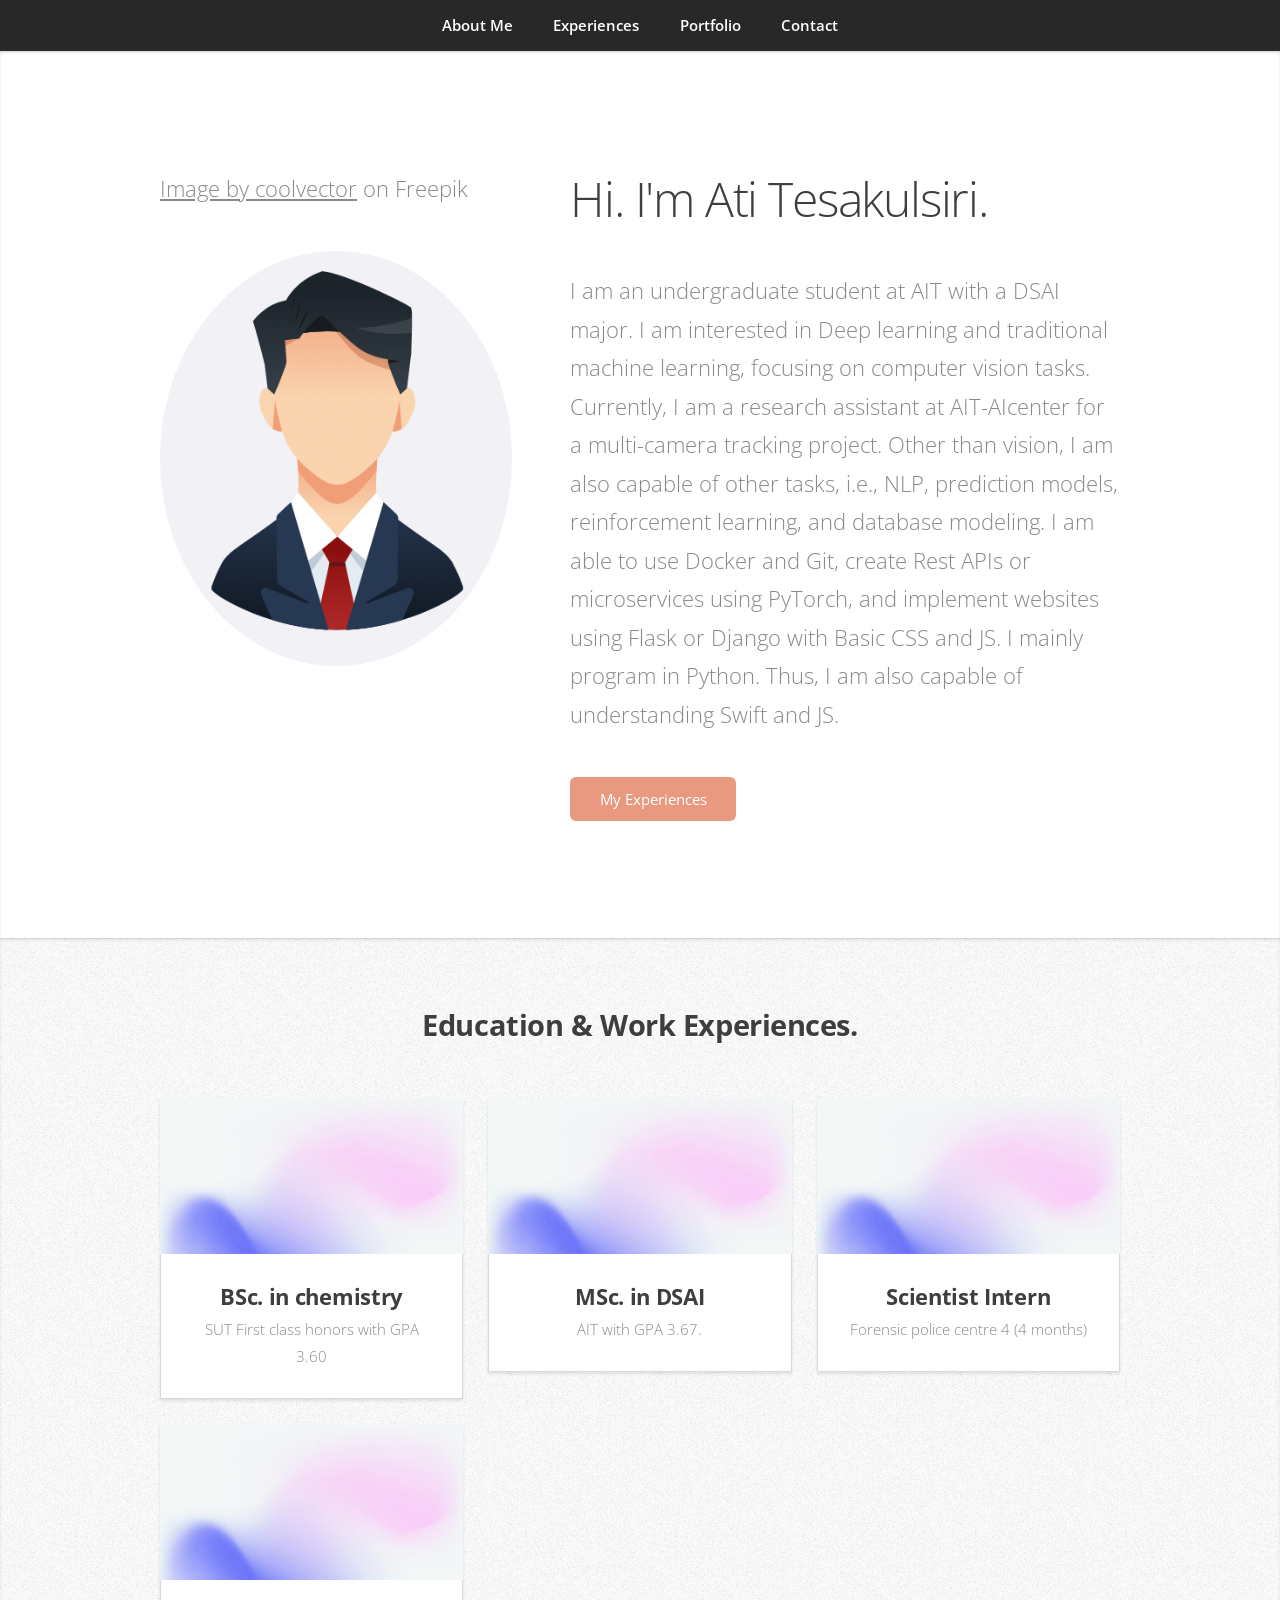
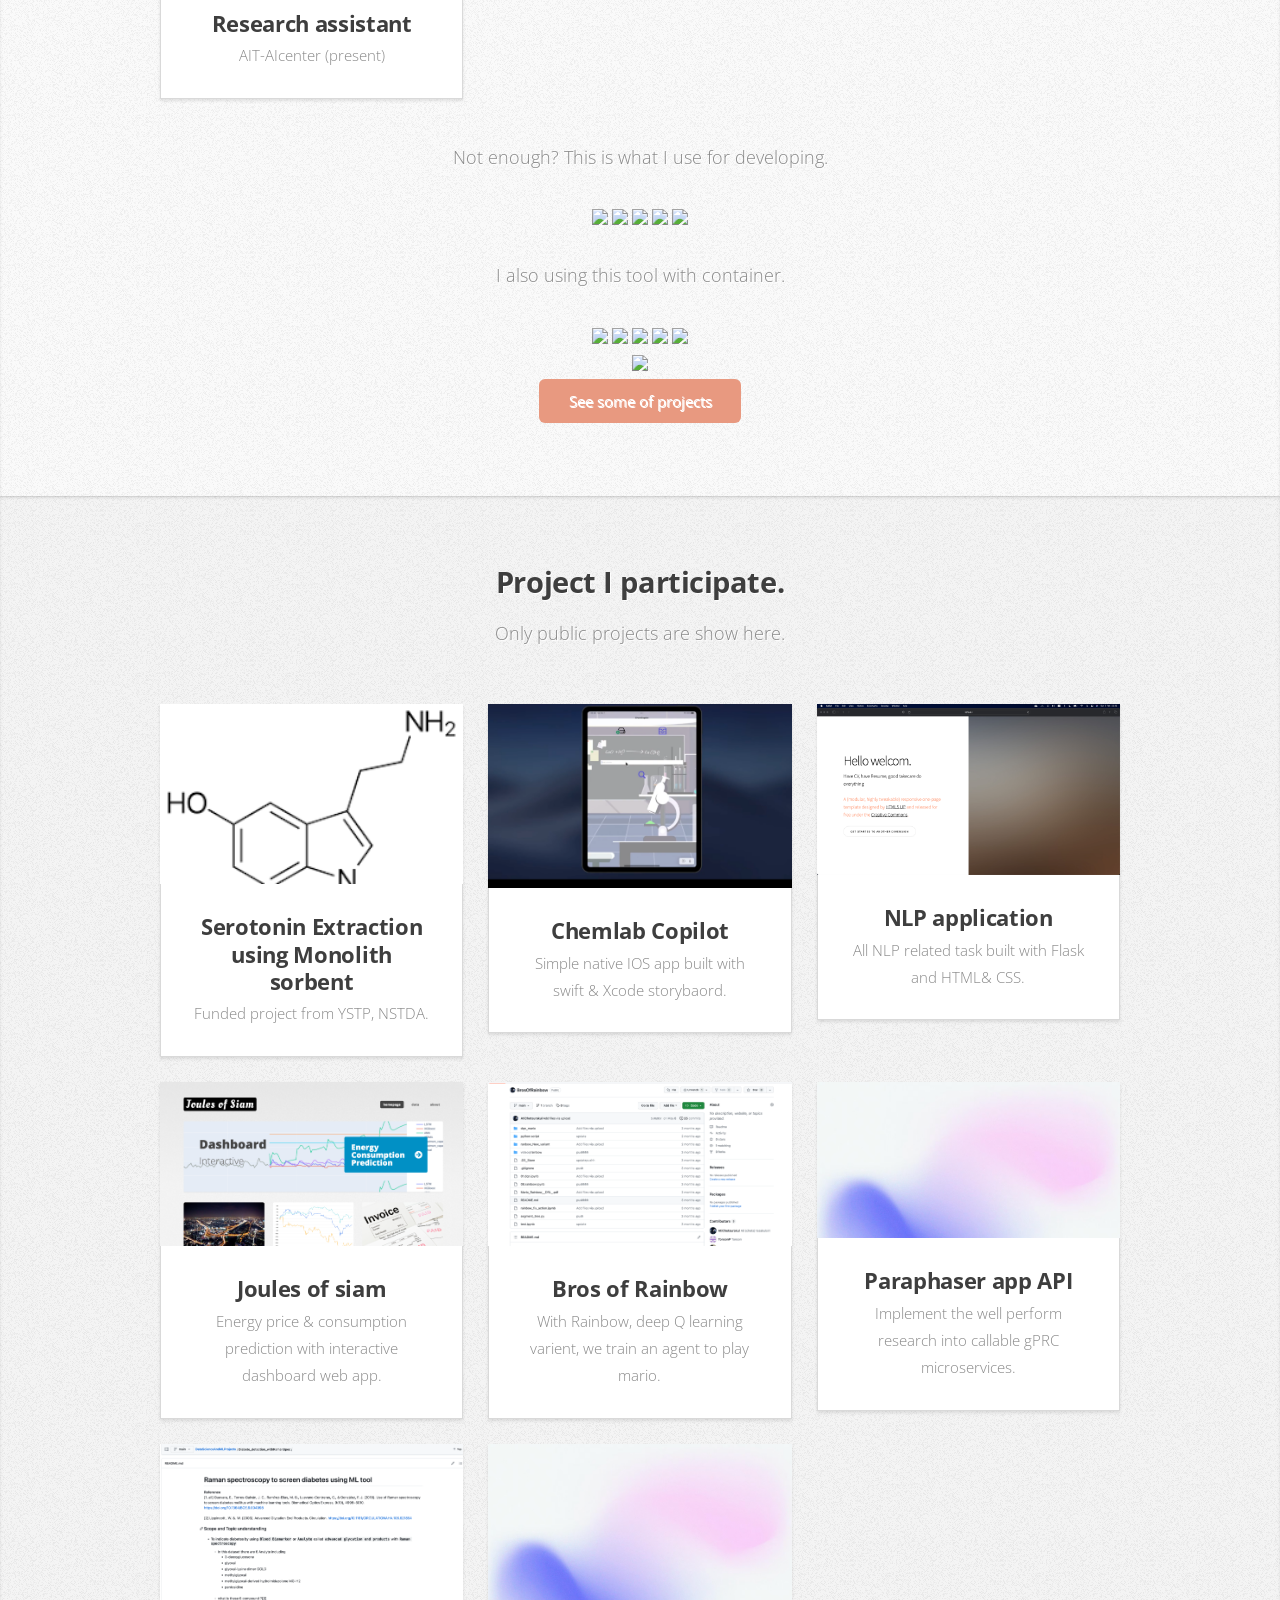
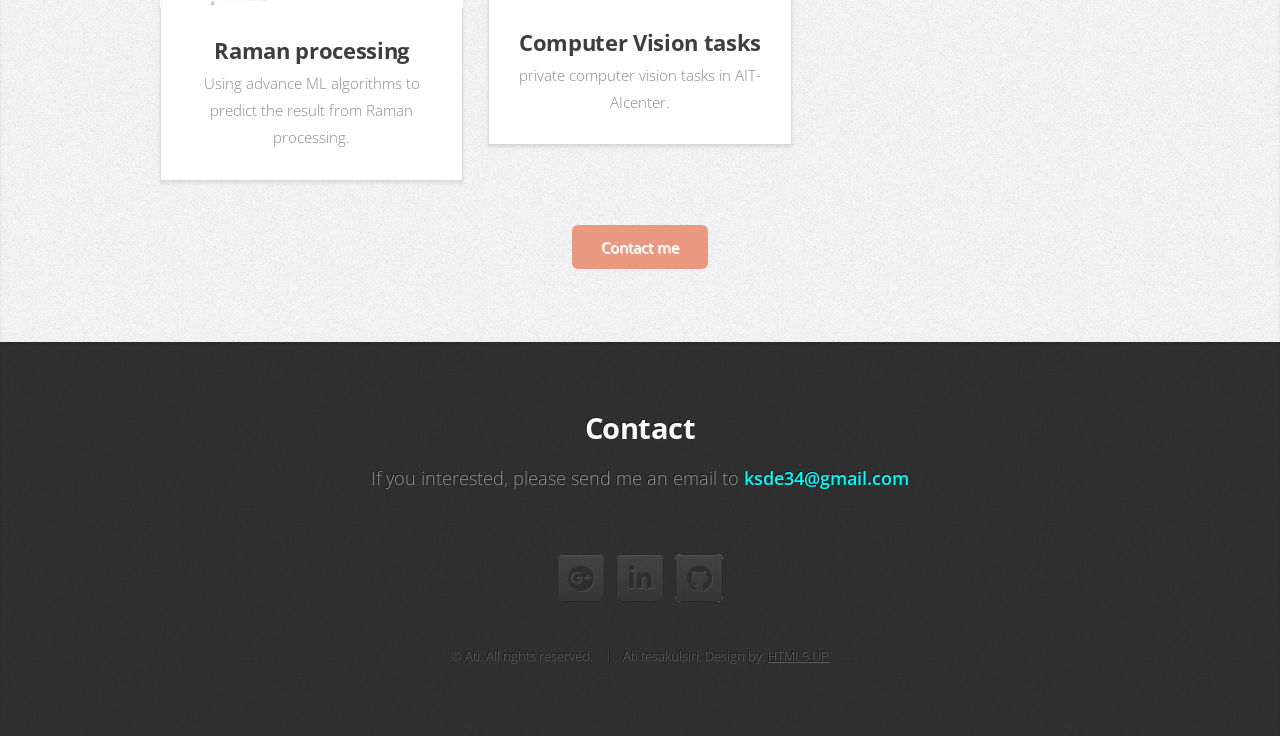
==== index.html @ bff7ba50 "update" ====
<!DOCTYPE HTML>
<!--
	Miniport by HTML5 UP
	html5up.net | @ajlkn
	Free for personal and commercial use under the CCA 3.0 license (html5up.net/license)
-->
<html>

<head>
	<title>AtiTesakulsiriPage</title>
	<meta charset="utf-8" />
	<meta name="viewport" content="width=device-width, initial-scale=1, user-scalable=no" />
	<link rel="stylesheet" href="assets/css/main.css" />
</head>

<body class="is-preload">

	<!-- Nav -->
	<nav id="nav">
		<ul class="container">
			<li><a href="#top">About Me</a></li>
			<li><a href="#work">Experiences</a></li>
			<li><a href="#portfolio">Portfolio</a></li>
			<li><a href="#contact">Contact</a></li>
		</ul>
	</nav>

	<!-- Home -->
	<article id="top" class="wrapper style1">
		<div class="container">
			<div class="row">
				<div class="col-4 col-5-large col-12-medium">
					<p> <a
							href="https://www.freepik.com/free-vector/man-face-construction_20007257.htm#page=4&query=animate%20person&position=22&from_view=search&track=ais">Image
							by coolvector</a> on Freepik</p>
					<span class="image fit"><img src="images/faceimg.png" alt="" /></span>
				</div>
				<div class="col-8 col-7-large col-12-medium">
					<header>
						<h1>Hi. I'm Ati Tesakulsiri.</h1>
					</header>
					<p>I am an undergraduate student at AIT with a DSAI major. I am interested in Deep learning and
						traditional machine learning, focusing on computer vision tasks. Currently, I am a research
						assistant at AIT-AIcenter for a multi-camera tracking project. Other than vision, I am also
						capable of other tasks, i.e., NLP, prediction models, reinforcement learning, and database
						modeling. I am able to use Docker and Git, create Rest APIs or microservices using PyTorch, and
						implement websites using Flask or Django with Basic CSS and JS. I mainly program in Python.
						Thus, I am also capable of understanding Swift and JS. </p>
					<a href="#work" class="button primary scrolly">My Experiences</a>
				</div>
			</div>
		</div>
	</article>

	<!-- Work -->
	<article id="work" class="wrapper style2">
		<div class="container">
			<header>
				<h2>Education & Work Experiences.</h2>
				<!-- <p></p> -->
			</header>
			<div class="row">
				<div class="col-4 col-6-medium col-12-small">
					<article class="box style2">
						<a href="#" class="image featured"><img src="images/pic.png" alt="" /></a>
						<h3><a href="#">BSc. in chemistry</a></h3>
						<p>SUT First class honors with GPA 3.60</p>
					</article>
				</div>
				<div class="col-4 col-6-medium col-12-small">
					<article class="box style2">
						<a href="#" class="image featured"><img src="images/pic.png" alt="" /></a>
						<h3><a href="#">MSc. in DSAI</a></h3>
						<p>AIT with GPA 3.67.</p>
					</article>
				</div>
				<div class="col-4 col-6-medium col-12-small">
					<article class="box style2">
						<a href="#" class="image featured"><img src="images/pic.png" alt="" /></a>
						<h3><a href="#">Scientist Intern </a></h3>
						<p>Forensic police centre 4 (4 months)</p>
					</article>
				</div>
				<div class="col-4 col-6-medium col-12-small">
					<article class="box style2">
						<a href="#" class="image featured"><img src="images/pic.png" alt="" /></a>
						<h3><a href="#">Research assistant</a></h3>
						<p>AIT-AIcenter (present)</p>
					</article>
				</div>

			</div>
			<footer>
				<p>Not enough? This is what I use for developing.</p>
				<div class="container medium">
					<img src="https://www.vectorlogo.zone/logos/heroku/heroku-ar21.svg">
					<img src="https://www.vectorlogo.zone/logos/mysql/mysql-ar21.svg">
					<img src="https://www.vectorlogo.zone/logos/neo4j/neo4j-ar21.svg">
					<img src="https://www.vectorlogo.zone/logos/gitlab/gitlab-ar21.svg">
					<img src="https://www.vectorlogo.zone/logos/github/github-ar21.svg">
				</div>
				<p><br>I also using this tool with container.</p>
				<div class="container medium">

					<img src="https://www.vectorlogo.zone/logos/python/python-ar21.svg">
					<img src="https://www.vectorlogo.zone/logos/pytorch/pytorch-ar21.svg">

					<img src="https://www.vectorlogo.zone/logos/plot_ly/plot_ly-ar21.svg">
					<img src="https://www.vectorlogo.zone/logos/pocoo_flask/pocoo_flask-ar21.svg">
					<img src='https://www.vectorlogo.zone/logos/grpcio/grpcio-ar21.svg'>

				</div>
				<div class="container medium">
					<img src="https://www.vectorlogo.zone/logos/docker/docker-official.svg">
				</div>
				<a href="#portfolio" class="button primary scrolly">See some of projects</a>
			</footer>
		</div>
	</article>

	<!-- Portfolio -->
	<article id="portfolio" class="wrapper style3">
		<div class="container">
			<header>
				<h2>Project I participate.</h2>
				<p>Only public projects are show here.</p>
			</header>
			<div class="row">
				<div class="col-4 col-6-medium col-12-small">
					<article class="box style2">
						<a href="#contact" class="image featured scrolly"><img src="images/serotonin.png" alt="" /></a>
						<h3><a href="#contact" class="scrolly">Serotonin Extraction using Monolith sorbent</a></h3>
						<p>Funded project from YSTP, NSTDA.</p>
					</article>
				</div>
				<div class="col-4 col-6-medium col-12-small">
					<article class="box style2">
						<a href="https://www.youtube.com/watch?v=Gzl8n3tF-8k" class="image featured"><img
								src="images/chemlabReal.png" alt="" /></a>
						<h3><a href="https://github.com/AtiChetsurakul/ChemlabCopilot">Chemlab Copilot</a></h3>
						<p>Simple native IOS app built with swift & Xcode storybaord.</p>
					</article>
				</div>
				<div class="col-4 col-6-medium col-12-small">
					<article class="box style2">
						<a href="https://github.com/AtiChetsurakul/NLP_AppPresentation/tree/main"
							class="image featured"><img src="images/nlpapp1.png" alt="" /></a>
						<h3><a href="https://github.com/AtiChetsurakul/NLP_AppPresentation/tree/main">NLP
								application</a></h3>
						<p>All NLP related task built with Flask and HTML& CSS.</p>
					</article>
				</div>
				<div class="col-4 col-6-medium col-12-small">
					<article class="box style2">
						<a href="http://st123009.pythonanywhere.com/" class="image featured"><img
								src="images/jouleofs.png" alt="" /></a>
						<h3><a href="#">Joules of siam</a></h3>
						<p>Energy price & consumption prediction with interactive dashboard web app.</p>
					</article>
				</div>
				<div class="col-4 col-6-medium col-12-small">
					<article class="box style2">
						<a href="https://github.com/AtiChetsurakul/BrosOfRainbow" class="image featured"><img
								src="images/mario.png" alt="" /></a>
						<h3><a href="https://github.com/AtiChetsurakul/BrosOfRainbow">Bros of Rainbow</a></h3>
						<p>With Rainbow, deep Q learning varient, we train an agent to play mario.</p>
					</article>
				</div>
				<div class="col-4 col-6-medium col-12-small">
					<article class="box style2">
						<a href="#" class="image featured"><img src="images/pic.png" alt="" /></a>
						<h3><a href="#">Paraphaser app API</a></h3>
						<p>Implement the well perform research into callable gPRC microservices.</p>
					</article>
				</div>
				<div class="col-4 col-6-medium col-12-small">
					<article class="box style2">
						<a href="https://github.com/AtiChetsurakul/DataScienceAndMLProjects/tree/main/Diabete_detection_withRamanSpec"
							class="image featured"><img src="images/raman.png" alt="" /></a>
						<h3><a
								href="https://github.com/AtiChetsurakul/DataScienceAndMLProjects/tree/main/Diabete_detection_withRamanSpec">Raman
								processing</a></h3>
						<p>Using advance ML algorithms to predict the result from Raman processing.</p>
					</article>
				</div>
				<div class="col-4 col-6-medium col-12-small">
					<article class="box style2">
						<a href="#" class="image featured"><img src="images/pic.png" alt="" /></a>
						<h3><a href="#">Computer Vision tasks</a></h3>
						<p>private computer vision tasks in AIT-AIcenter.</p>
					</article>
				</div>
			</div>

		</div>
		<footer>
			<!-- <p>Lorem ipsum d olor sit sapien vestibulum ipsum primis?</p> -->
			<a href="#contact" class="button primary scrolly">Contact me</a>
		</footer>
		</div>
	</article>

	<!-- Contact -->
	<article id="contact" class="wrapper style4">
		<div class="container medium">
			<header>
				<h2>Contact</h2>
				<p>If you interested, please send me an email to <b style="color: aqua;">ksde34@gmail.com</b></p>
			</header>
			<ul class="social">
				<!-- <li><a href="#" class="icon brands fa-twitter"><span class="label">Twitter</span></a></li> -->
				<li><a href="mailto: ksde34@gmail.com" class="icon brands fa-google-plus"><span class="label">Mail
							me</span></a></li>
				<!-- <li><a href="#" class="icon brands fa-dribbble"><span class="label">Dribbble</span></a></li> -->
				<li><a href="https://www.linkedin.com/in/ati-tesakulsiri-1a8409263"
						class="icon brands fa-linkedin-in"><span class="label">LinkedIn</span></a></li>
				<!-- <li><a href="#" class="icon brands fa-tumblr"><span class="label">Tumblr</span></a></li> -->
				<!-- <li><a href="#" class="icon brands fa-google-plus"><span class="label">Google+</span></a></li> -->
				<li><a href="https://github.com/AtiChetsurakul" class="icon brands fa-github"><span
							class="label">Github</span></a></li>
			</ul>

			<footer>
				<ul id="copyright">
					<li>&copy; Ati. All rights reserved.</li>
					<li>Ati tesakulsiri. Design by: <a href="http://html5up.net"> HTML5 UP</a></li>
				</ul>
			</footer>
		</div>
	</article>

	<!-- Scripts -->
	<script src="assets/js/jquery.min.js"></script>
	<script src="assets/js/jquery.scrolly.min.js"></script>
	<script src="assets/js/browser.min.js"></script>
	<script src="assets/js/breakpoints.min.js"></script>
	<script src="assets/js/util.js"></script>
	<script src="assets/js/main.js"></script>

</body>

</html>
---- assets/css/main.css ----
@import url("https://fonts.googleapis.com/css?family=Open+Sans:300,300italic,600,600italic,700");
@import url("fontawesome-all.min.css");

/*
	Miniport by HTML5 UP
	html5up.net | @ajlkn
	Free for personal and commercial use under the CCA 3.0 license (html5up.net/license)
*/

html,
body,
div,
span,
applet,
object,
iframe,
h1,
h2,
h3,
h4,
h5,
h6,
p,
blockquote,
pre,
a,
abbr,
acronym,
address,
big,
cite,
code,
del,
dfn,
em,
img,
ins,
kbd,
q,
s,
samp,
small,
strike,
strong,
sub,
sup,
tt,
var,
b,
u,
i,
center,
dl,
dt,
dd,
ol,
ul,
li,
fieldset,
form,
label,
legend,
table,
caption,
tbody,
tfoot,
thead,
tr,
th,
td,
article,
aside,
canvas,
details,
embed,
figure,
figcaption,
footer,
header,
hgroup,
menu,
nav,
output,
ruby,
section,
summary,
time,
mark,
audio,
video {
	margin: 0;
	padding: 0;
	border: 0;
	font-size: 100%;
	font: inherit;
	vertical-align: baseline;
}

article,
aside,
details,
figcaption,
figure,
footer,
header,
hgroup,
menu,
nav,
section {
	display: block;
}

body {
	line-height: 1;
}

ol,
ul {
	list-style: none;
}

blockquote,
q {
	quotes: none;
}

blockquote:before,
blockquote:after,
q:before,
q:after {
	content: '';
	content: none;
}

table {
	border-collapse: collapse;
	border-spacing: 0;
}

body {
	-webkit-text-size-adjust: none;
}

mark {
	background-color: transparent;
	color: inherit;
}

input::-moz-focus-inner {
	border: 0;
	padding: 0;
}

input,
select,
textarea {
	-moz-appearance: none;
	-webkit-appearance: none;
	-ms-appearance: none;
	appearance: none;
}

/* Basic */

html {
	box-sizing: border-box;
}

*,
*:before,
*:after {
	box-sizing: inherit;
}

body {
	padding-top: 3.5em;
}

body.is-preload *,
body.is-preload *:before,
body.is-preload *:after {
	-moz-animation: none !important;
	-webkit-animation: none !important;
	-ms-animation: none !important;
	animation: none !important;
	-moz-transition: none !important;
	-webkit-transition: none !important;
	-ms-transition: none !important;
	transition: none !important;
}

body,
input,
textarea,
select {
	font-family: 'Open Sans', sans-serif;
	line-height: 1.85em;
	color: #888;
	font-weight: 300;
	font-size: 13pt;
}

a {
	-moz-transition: color .2s ease-in-out;
	-webkit-transition: color .2s ease-in-out;
	-ms-transition: color .2s ease-in-out;
	transition: color .2s ease-in-out;
	color: #43B3E0;
	text-decoration: underline;
}

a:hover {
	color: #43bff0 !important;
}

a img {
	border: 0;
}

b,
strong {
	font-weight: 600;
	color: #3e3e3e;
}

i,
em {
	font-style: italic;
}

sub {
	position: relative;
	top: 0.5em;
	font-size: 0.8em;
}

sup {
	position: relative;
	top: -0.5em;
	font-size: 0.8em;
}

blockquote {
	border-left: solid 0.75em #eee;
	padding: 1em 0 1em 1.5em;
	font-style: italic;
}

h1,
h2,
h3,
h4,
h5,
h6 {
	color: #3e3e3e;
	margin: 0 0 0.75em 0;
}

h1 a,
h2 a,
h3 a,
h4 a,
h5 a,
h6 a {
	text-decoration: none;
	color: inherit;
}

h2,
h3,
h4,
h5,
h6 {
	font-weight: 700;
}

h1 {
	font-size: 3.25em;
	letter-spacing: -0.025em;
	font-weight: 300;
}

h1 strong {
	font-weight: 700;
}

h2 {
	font-size: 2em;
	letter-spacing: -0.015em;
}

h3 {
	font-size: 1.5em;
	letter-spacing: -0.015em;
}

em,
i {
	font-style: italic;
}

br.clear {
	clear: both;
}

hr {
	border: 0;
	border-top: solid 1px #444;
	border-top-color: rgba(0, 0, 0, 0.35);
	box-shadow: 0px 1px 0px 0px rgba(255, 255, 255, 0.1);
	height: 1px;
	margin: 3em 0;
}

p,
ul,
ol,
dl,
table {
	margin-bottom: 2em;
}

header {
	margin: 0 0 3em 0;
}

header>p {
	font-size: 1.25em;
	margin: 0;
}

footer {
	margin: 3em 0 0 0;
}

footer>p {
	font-size: 1.25em;
}

/* Container */

.container {
	margin: 0 auto;
	max-width: calc(100% - 50px);
	width: 1200px;
}

.container.medium {
	width: 900px;
}

@media screen and (max-width: 1680px) {

	.container {
		width: 1200px;
	}

	.container.medium {
		width: 900px;
	}

}

@media screen and (max-width: 1280px) {

	.container {
		width: 960px;
	}

	.container.medium {
		width: 720px;
	}

}

@media screen and (max-width: 980px) {

	.container {
		width: 100%;
	}

	.container.medium {
		width: 75%;
	}

}

@media screen and (max-width: 736px) {

	.container {
		width: 100%;
		max-width: calc(100% - 30px);
	}

	.container.medium {
		width: 100%;
	}

}

/* Row */

.row {
	display: flex;
	flex-wrap: wrap;
	box-sizing: border-box;
	align-items: stretch;
}

.row>* {
	box-sizing: border-box;
}

.row.gtr-uniform>*> :last-child {
	margin-bottom: 0;
}

.row.aln-left {
	justify-content: flex-start;
}

.row.aln-center {
	justify-content: center;
}

.row.aln-right {
	justify-content: flex-end;
}

.row.aln-top {
	align-items: flex-start;
}

.row.aln-middle {
	align-items: center;
}

.row.aln-bottom {
	align-items: flex-end;
}

.row>.imp {
	order: -1;
}

.row>.col-1 {
	width: 8.33333%;
}

.row>.off-1 {
	margin-left: 8.33333%;
}

.row>.col-2 {
	width: 16.66667%;
}

.row>.off-2 {
	margin-left: 16.66667%;
}

.row>.col-3 {
	width: 25%;
}

.row>.off-3 {
	margin-left: 25%;
}

.row>.col-4 {
	width: 33.33333%;
}

.row>.off-4 {
	margin-left: 33.33333%;
}

.row>.col-5 {
	width: 41.66667%;
}

.row>.off-5 {
	margin-left: 41.66667%;
}

.row>.col-6 {
	width: 50%;
}

.row>.off-6 {
	margin-left: 50%;
}

.row>.col-7 {
	width: 58.33333%;
}

.row>.off-7 {
	margin-left: 58.33333%;
}

.row>.col-8 {
	width: 66.66667%;
}

.row>.off-8 {
	margin-left: 66.66667%;
}

.row>.col-9 {
	width: 75%;
}

.row>.off-9 {
	margin-left: 75%;
}

.row>.col-10 {
	width: 83.33333%;
}

.row>.off-10 {
	margin-left: 83.33333%;
}

.row>.col-11 {
	width: 91.66667%;
}

.row>.off-11 {
	margin-left: 91.66667%;
}

.row>.col-12 {
	width: 100%;
}

.row>.off-12 {
	margin-left: 100%;
}

.row.gtr-0 {
	margin-top: 0px;
	margin-left: 0px;
}

.row.gtr-0>* {
	padding: 0px 0 0 0px;
}

.row.gtr-0.gtr-uniform {
	margin-top: 0px;
}

.row.gtr-0.gtr-uniform>* {
	padding-top: 0px;
}

.row.gtr-25 {
	margin-top: -6.25px;
	margin-left: -6.25px;
}

.row.gtr-25>* {
	padding: 6.25px 0 0 6.25px;
}

.row.gtr-25.gtr-uniform {
	margin-top: -6.25px;
}

.row.gtr-25.gtr-uniform>* {
	padding-top: 6.25px;
}

.row.gtr-50 {
	margin-top: -12.5px;
	margin-left: -12.5px;
}

.row.gtr-50>* {
	padding: 12.5px 0 0 12.5px;
}

.row.gtr-50.gtr-uniform {
	margin-top: -12.5px;
}

.row.gtr-50.gtr-uniform>* {
	padding-top: 12.5px;
}

.row {
	margin-top: -25px;
	margin-left: -25px;
}

.row>* {
	padding: 25px 0 0 25px;
}

.row.gtr-uniform {
	margin-top: -25px;
}

.row.gtr-uniform>* {
	padding-top: 25px;
}

.row.gtr-150 {
	margin-top: -37.5px;
	margin-left: -37.5px;
}

.row.gtr-150>* {
	padding: 37.5px 0 0 37.5px;
}

.row.gtr-150.gtr-uniform {
	margin-top: -37.5px;
}

.row.gtr-150.gtr-uniform>* {
	padding-top: 37.5px;
}

.row.gtr-200 {
	margin-top: -50px;
	margin-left: -50px;
}

.row.gtr-200>* {
	padding: 50px 0 0 50px;
}

.row.gtr-200.gtr-uniform {
	margin-top: -50px;
}

.row.gtr-200.gtr-uniform>* {
	padding-top: 50px;
}

@media screen and (max-width: 1680px) {

	.row {
		display: flex;
		flex-wrap: wrap;
		box-sizing: border-box;
		align-items: stretch;
	}

	.row>* {
		box-sizing: border-box;
	}

	.row.gtr-uniform>*> :last-child {
		margin-bottom: 0;
	}

	.row.aln-left {
		justify-content: flex-start;
	}

	.row.aln-center {
		justify-content: center;
	}

	.row.aln-right {
		justify-content: flex-end;
	}

	.row.aln-top {
		align-items: flex-start;
	}

	.row.aln-middle {
		align-items: center;
	}

	.row.aln-bottom {
		align-items: flex-end;
	}

	.row>.imp-xlarge {
		order: -1;
	}

	.row>.col-1-xlarge {
		width: 8.33333%;
	}

	.row>.off-1-xlarge {
		margin-left: 8.33333%;
	}

	.row>.col-2-xlarge {
		width: 16.66667%;
	}

	.row>.off-2-xlarge {
		margin-left: 16.66667%;
	}

	.row>.col-3-xlarge {
		width: 25%;
	}

	.row>.off-3-xlarge {
		margin-left: 25%;
	}

	.row>.col-4-xlarge {
		width: 33.33333%;
	}

	.row>.off-4-xlarge {
		margin-left: 33.33333%;
	}

	.row>.col-5-xlarge {
		width: 41.66667%;
	}

	.row>.off-5-xlarge {
		margin-left: 41.66667%;
	}

	.row>.col-6-xlarge {
		width: 50%;
	}

	.row>.off-6-xlarge {
		margin-left: 50%;
	}

	.row>.col-7-xlarge {
		width: 58.33333%;
	}

	.row>.off-7-xlarge {
		margin-left: 58.33333%;
	}

	.row>.col-8-xlarge {
		width: 66.66667%;
	}

	.row>.off-8-xlarge {
		margin-left: 66.66667%;
	}

	.row>.col-9-xlarge {
		width: 75%;
	}

	.row>.off-9-xlarge {
		margin-left: 75%;
	}

	.row>.col-10-xlarge {
		width: 83.33333%;
	}

	.row>.off-10-xlarge {
		margin-left: 83.33333%;
	}

	.row>.col-11-xlarge {
		width: 91.66667%;
	}

	.row>.off-11-xlarge {
		margin-left: 91.66667%;
	}

	.row>.col-12-xlarge {
		width: 100%;
	}

	.row>.off-12-xlarge {
		margin-left: 100%;
	}

	.row.gtr-0 {
		margin-top: 0px;
		margin-left: 0px;
	}

	.row.gtr-0>* {
		padding: 0px 0 0 0px;
	}

	.row.gtr-0.gtr-uniform {
		margin-top: 0px;
	}

	.row.gtr-0.gtr-uniform>* {
		padding-top: 0px;
	}

	.row.gtr-25 {
		margin-top: -6.25px;
		margin-left: -6.25px;
	}

	.row.gtr-25>* {
		padding: 6.25px 0 0 6.25px;
	}

	.row.gtr-25.gtr-uniform {
		margin-top: -6.25px;
	}

	.row.gtr-25.gtr-uniform>* {
		padding-top: 6.25px;
	}

	.row.gtr-50 {
		margin-top: -12.5px;
		margin-left: -12.5px;
	}

	.row.gtr-50>* {
		padding: 12.5px 0 0 12.5px;
	}

	.row.gtr-50.gtr-uniform {
		margin-top: -12.5px;
	}

	.row.gtr-50.gtr-uniform>* {
		padding-top: 12.5px;
	}

	.row {
		margin-top: -25px;
		margin-left: -25px;
	}

	.row>* {
		padding: 25px 0 0 25px;
	}

	.row.gtr-uniform {
		margin-top: -25px;
	}

	.row.gtr-uniform>* {
		padding-top: 25px;
	}

	.row.gtr-150 {
		margin-top: -37.5px;
		margin-left: -37.5px;
	}

	.row.gtr-150>* {
		padding: 37.5px 0 0 37.5px;
	}

	.row.gtr-150.gtr-uniform {
		margin-top: -37.5px;
	}

	.row.gtr-150.gtr-uniform>* {
		padding-top: 37.5px;
	}

	.row.gtr-200 {
		margin-top: -50px;
		margin-left: -50px;
	}

	.row.gtr-200>* {
		padding: 50px 0 0 50px;
	}

	.row.gtr-200.gtr-uniform {
		margin-top: -50px;
	}

	.row.gtr-200.gtr-uniform>* {
		padding-top: 50px;
	}

}

@media screen and (max-width: 1280px) {

	.row {
		display: flex;
		flex-wrap: wrap;
		box-sizing: border-box;
		align-items: stretch;
	}

	.row>* {
		box-sizing: border-box;
	}

	.row.gtr-uniform>*> :last-child {
		margin-bottom: 0;
	}

	.row.aln-left {
		justify-content: flex-start;
	}

	.row.aln-center {
		justify-content: center;
	}

	.row.aln-right {
		justify-content: flex-end;
	}

	.row.aln-top {
		align-items: flex-start;
	}

	.row.aln-middle {
		align-items: center;
	}

	.row.aln-bottom {
		align-items: flex-end;
	}

	.row>.imp-large {
		order: -1;
	}

	.row>.col-1-large {
		width: 8.33333%;
	}

	.row>.off-1-large {
		margin-left: 8.33333%;
	}

	.row>.col-2-large {
		width: 16.66667%;
	}

	.row>.off-2-large {
		margin-left: 16.66667%;
	}

	.row>.col-3-large {
		width: 25%;
	}

	.row>.off-3-large {
		margin-left: 25%;
	}

	.row>.col-4-large {
		width: 33.33333%;
	}

	.row>.off-4-large {
		margin-left: 33.33333%;
	}

	.row>.col-5-large {
		width: 41.66667%;
	}

	.row>.off-5-large {
		margin-left: 41.66667%;
	}

	.row>.col-6-large {
		width: 50%;
	}

	.row>.off-6-large {
		margin-left: 50%;
	}

	.row>.col-7-large {
		width: 58.33333%;
	}

	.row>.off-7-large {
		margin-left: 58.33333%;
	}

	.row>.col-8-large {
		width: 66.66667%;
	}

	.row>.off-8-large {
		margin-left: 66.66667%;
	}

	.row>.col-9-large {
		width: 75%;
	}

	.row>.off-9-large {
		margin-left: 75%;
	}

	.row>.col-10-large {
		width: 83.33333%;
	}

	.row>.off-10-large {
		margin-left: 83.33333%;
	}

	.row>.col-11-large {
		width: 91.66667%;
	}

	.row>.off-11-large {
		margin-left: 91.66667%;
	}

	.row>.col-12-large {
		width: 100%;
	}

	.row>.off-12-large {
		margin-left: 100%;
	}

	.row.gtr-0 {
		margin-top: 0px;
		margin-left: 0px;
	}

	.row.gtr-0>* {
		padding: 0px 0 0 0px;
	}

	.row.gtr-0.gtr-uniform {
		margin-top: 0px;
	}

	.row.gtr-0.gtr-uniform>* {
		padding-top: 0px;
	}

	.row.gtr-25 {
		margin-top: -6.25px;
		margin-left: -6.25px;
	}

	.row.gtr-25>* {
		padding: 6.25px 0 0 6.25px;
	}

	.row.gtr-25.gtr-uniform {
		margin-top: -6.25px;
	}

	.row.gtr-25.gtr-uniform>* {
		padding-top: 6.25px;
	}

	.row.gtr-50 {
		margin-top: -12.5px;
		margin-left: -12.5px;
	}

	.row.gtr-50>* {
		padding: 12.5px 0 0 12.5px;
	}

	.row.gtr-50.gtr-uniform {
		margin-top: -12.5px;
	}

	.row.gtr-50.gtr-uniform>* {
		padding-top: 12.5px;
	}

	.row {
		margin-top: -25px;
		margin-left: -25px;
	}

	.row>* {
		padding: 25px 0 0 25px;
	}

	.row.gtr-uniform {
		margin-top: -25px;
	}

	.row.gtr-uniform>* {
		padding-top: 25px;
	}

	.row.gtr-150 {
		margin-top: -37.5px;
		margin-left: -37.5px;
	}

	.row.gtr-150>* {
		padding: 37.5px 0 0 37.5px;
	}

	.row.gtr-150.gtr-uniform {
		margin-top: -37.5px;
	}

	.row.gtr-150.gtr-uniform>* {
		padding-top: 37.5px;
	}

	.row.gtr-200 {
		margin-top: -50px;
		margin-left: -50px;
	}

	.row.gtr-200>* {
		padding: 50px 0 0 50px;
	}

	.row.gtr-200.gtr-uniform {
		margin-top: -50px;
	}

	.row.gtr-200.gtr-uniform>* {
		padding-top: 50px;
	}

}

@media screen and (max-width: 980px) {

	.row {
		display: flex;
		flex-wrap: wrap;
		box-sizing: border-box;
		align-items: stretch;
	}

	.row>* {
		box-sizing: border-box;
	}

	.row.gtr-uniform>*> :last-child {
		margin-bottom: 0;
	}

	.row.aln-left {
		justify-content: flex-start;
	}

	.row.aln-center {
		justify-content: center;
	}

	.row.aln-right {
		justify-content: flex-end;
	}

	.row.aln-top {
		align-items: flex-start;
	}

	.row.aln-middle {
		align-items: center;
	}

	.row.aln-bottom {
		align-items: flex-end;
	}

	.row>.imp-medium {
		order: -1;
	}

	.row>.col-1-medium {
		width: 8.33333%;
	}

	.row>.off-1-medium {
		margin-left: 8.33333%;
	}

	.row>.col-2-medium {
		width: 16.66667%;
	}

	.row>.off-2-medium {
		margin-left: 16.66667%;
	}

	.row>.col-3-medium {
		width: 25%;
	}

	.row>.off-3-medium {
		margin-left: 25%;
	}

	.row>.col-4-medium {
		width: 33.33333%;
	}

	.row>.off-4-medium {
		margin-left: 33.33333%;
	}

	.row>.col-5-medium {
		width: 41.66667%;
	}

	.row>.off-5-medium {
		margin-left: 41.66667%;
	}

	.row>.col-6-medium {
		width: 50%;
	}

	.row>.off-6-medium {
		margin-left: 50%;
	}

	.row>.col-7-medium {
		width: 58.33333%;
	}

	.row>.off-7-medium {
		margin-left: 58.33333%;
	}

	.row>.col-8-medium {
		width: 66.66667%;
	}

	.row>.off-8-medium {
		margin-left: 66.66667%;
	}

	.row>.col-9-medium {
		width: 75%;
	}

	.row>.off-9-medium {
		margin-left: 75%;
	}

	.row>.col-10-medium {
		width: 83.33333%;
	}

	.row>.off-10-medium {
		margin-left: 83.33333%;
	}

	.row>.col-11-medium {
		width: 91.66667%;
	}

	.row>.off-11-medium {
		margin-left: 91.66667%;
	}

	.row>.col-12-medium {
		width: 100%;
	}

	.row>.off-12-medium {
		margin-left: 100%;
	}

	.row.gtr-0 {
		margin-top: 0px;
		margin-left: 0px;
	}

	.row.gtr-0>* {
		padding: 0px 0 0 0px;
	}

	.row.gtr-0.gtr-uniform {
		margin-top: 0px;
	}

	.row.gtr-0.gtr-uniform>* {
		padding-top: 0px;
	}

	.row.gtr-25 {
		margin-top: -6.25px;
		margin-left: -6.25px;
	}

	.row.gtr-25>* {
		padding: 6.25px 0 0 6.25px;
	}

	.row.gtr-25.gtr-uniform {
		margin-top: -6.25px;
	}

	.row.gtr-25.gtr-uniform>* {
		padding-top: 6.25px;
	}

	.row.gtr-50 {
		margin-top: -12.5px;
		margin-left: -12.5px;
	}

	.row.gtr-50>* {
		padding: 12.5px 0 0 12.5px;
	}

	.row.gtr-50.gtr-uniform {
		margin-top: -12.5px;
	}

	.row.gtr-50.gtr-uniform>* {
		padding-top: 12.5px;
	}

	.row {
		margin-top: -25px;
		margin-left: -25px;
	}

	.row>* {
		padding: 25px 0 0 25px;
	}

	.row.gtr-uniform {
		margin-top: -25px;
	}

	.row.gtr-uniform>* {
		padding-top: 25px;
	}

	.row.gtr-150 {
		margin-top: -37.5px;
		margin-left: -37.5px;
	}

	.row.gtr-150>* {
		padding: 37.5px 0 0 37.5px;
	}

	.row.gtr-150.gtr-uniform {
		margin-top: -37.5px;
	}

	.row.gtr-150.gtr-uniform>* {
		padding-top: 37.5px;
	}

	.row.gtr-200 {
		margin-top: -50px;
		margin-left: -50px;
	}

	.row.gtr-200>* {
		padding: 50px 0 0 50px;
	}

	.row.gtr-200.gtr-uniform {
		margin-top: -50px;
	}

	.row.gtr-200.gtr-uniform>* {
		padding-top: 50px;
	}

}

@media screen and (max-width: 736px) {

	.row {
		display: flex;
		flex-wrap: wrap;
		box-sizing: border-box;
		align-items: stretch;
	}

	.row>* {
		box-sizing: border-box;
	}

	.row.gtr-uniform>*> :last-child {
		margin-bottom: 0;
	}

	.row.aln-left {
		justify-content: flex-start;
	}

	.row.aln-center {
		justify-content: center;
	}

	.row.aln-right {
		justify-content: flex-end;
	}

	.row.aln-top {
		align-items: flex-start;
	}

	.row.aln-middle {
		align-items: center;
	}

	.row.aln-bottom {
		align-items: flex-end;
	}

	.row>.imp-small {
		order: -1;
	}

	.row>.col-1-small {
		width: 8.33333%;
	}

	.row>.off-1-small {
		margin-left: 8.33333%;
	}

	.row>.col-2-small {
		width: 16.66667%;
	}

	.row>.off-2-small {
		margin-left: 16.66667%;
	}

	.row>.col-3-small {
		width: 25%;
	}

	.row>.off-3-small {
		margin-left: 25%;
	}

	.row>.col-4-small {
		width: 33.33333%;
	}

	.row>.off-4-small {
		margin-left: 33.33333%;
	}

	.row>.col-5-small {
		width: 41.66667%;
	}

	.row>.off-5-small {
		margin-left: 41.66667%;
	}

	.row>.col-6-small {
		width: 50%;
	}

	.row>.off-6-small {
		margin-left: 50%;
	}

	.row>.col-7-small {
		width: 58.33333%;
	}

	.row>.off-7-small {
		margin-left: 58.33333%;
	}

	.row>.col-8-small {
		width: 66.66667%;
	}

	.row>.off-8-small {
		margin-left: 66.66667%;
	}

	.row>.col-9-small {
		width: 75%;
	}

	.row>.off-9-small {
		margin-left: 75%;
	}

	.row>.col-10-small {
		width: 83.33333%;
	}

	.row>.off-10-small {
		margin-left: 83.33333%;
	}

	.row>.col-11-small {
		width: 91.66667%;
	}

	.row>.off-11-small {
		margin-left: 91.66667%;
	}

	.row>.col-12-small {
		width: 100%;
	}

	.row>.off-12-small {
		margin-left: 100%;
	}

	.row.gtr-0 {
		margin-top: 0px;
		margin-left: 0px;
	}

	.row.gtr-0>* {
		padding: 0px 0 0 0px;
	}

	.row.gtr-0.gtr-uniform {
		margin-top: 0px;
	}

	.row.gtr-0.gtr-uniform>* {
		padding-top: 0px;
	}

	.row.gtr-25 {
		margin-top: -3.75px;
		margin-left: -3.75px;
	}

	.row.gtr-25>* {
		padding: 3.75px 0 0 3.75px;
	}

	.row.gtr-25.gtr-uniform {
		margin-top: -3.75px;
	}

	.row.gtr-25.gtr-uniform>* {
		padding-top: 3.75px;
	}

	.row.gtr-50 {
		margin-top: -7.5px;
		margin-left: -7.5px;
	}

	.row.gtr-50>* {
		padding: 7.5px 0 0 7.5px;
	}

	.row.gtr-50.gtr-uniform {
		margin-top: -7.5px;
	}

	.row.gtr-50.gtr-uniform>* {
		padding-top: 7.5px;
	}

	.row {
		margin-top: -15px;
		margin-left: -15px;
	}

	.row>* {
		padding: 15px 0 0 15px;
	}

	.row.gtr-uniform {
		margin-top: -15px;
	}

	.row.gtr-uniform>* {
		padding-top: 15px;
	}

	.row.gtr-150 {
		margin-top: -22.5px;
		margin-left: -22.5px;
	}

	.row.gtr-150>* {
		padding: 22.5px 0 0 22.5px;
	}

	.row.gtr-150.gtr-uniform {
		margin-top: -22.5px;
	}

	.row.gtr-150.gtr-uniform>* {
		padding-top: 22.5px;
	}

	.row.gtr-200 {
		margin-top: -30px;
		margin-left: -30px;
	}

	.row.gtr-200>* {
		padding: 30px 0 0 30px;
	}

	.row.gtr-200.gtr-uniform {
		margin-top: -30px;
	}

	.row.gtr-200.gtr-uniform>* {
		padding-top: 30px;
	}

}

/* Form */

form label {
	color: #3e3e3e;
	font-weight: 700;
	display: block;
	margin: 0 0 0.5em 0;
}

form input[type=text],
form input[type=email],
form input[type=password],
form select,
form textarea {
	-moz-transition: background .2s ease-in-out, box-shadow .2s ease-in-out;
	-webkit-transition: background .2s ease-in-out, box-shadow .2s ease-in-out;
	-ms-transition: background .2s ease-in-out, box-shadow .2s ease-in-out;
	transition: background .2s ease-in-out, box-shadow .2s ease-in-out;
	-webkit-appearance: none;
	display: block;
	border: 0;
	padding: 0.75em;
	font-size: 1em;
	border-radius: 8px;
	border: solid 1px #ddd;
	background: #fff;
	color: #bbb;
	box-shadow: inset 0px 2px 3px 1px rgba(0, 0, 0, 0.05), 0px 1px 0px 0px rgba(255, 255, 255, 0.025);
	width: 100%;
}

form input[type=text]:focus,
form input[type=email]:focus,
form input[type=password]:focus,
form select:focus,
form textarea:focus {
	background: #fafafa;
	box-shadow: inset 0px 2px 5px 0px rgba(0, 0, 0, 0.05), 0px 1px 0px 0px rgba(255, 255, 255, 0.025), inset 0px 0px 2px 1px #43bff0;
}

form textarea {
	height: 15em;
}

form .actions:last-child {
	margin-bottom: 0;
}

form ::-webkit-input-placeholder {
	color: #555 !important;
}

form :-moz-placeholder {
	color: #555 !important;
}

form ::-moz-placeholder {
	color: #555 !important;
}

form :-ms-input-placeholder {
	color: #555 !important;
}

form ::-moz-focus-inner {
	border: 0;
}

/* Tables */

table {
	width: 100%;
}

table.default {
	width: 100%;
}

table.default tr {
	border-top: solid 1px #eee;
}

table.default tr:first-child {
	border-top: 0;
}

table.default td {
	padding: 0.5em 1em 0.5em 1em;
}

table.default th {
	text-align: left;
	padding: 0.5em 1em 0.5em 1em;
	font-weight: 600;
	margin: 0 0 1em 0;
}

table.default thead {
	background: #4f4f4f;
	color: #fff;
}

/* Section/Article */

section,
article {
	margin-bottom: 3em;
}

section> :last-child,
article> :last-child,
section:last-child,
article:last-child {
	margin-bottom: 0;
}

/* Image */

.image {
	display: inline-block;
	position: relative;
}

.image img {
	display: block;
	width: 100%;
}

.image.fit {
	display: block;
	width: 100%;
}

.image.featured {
	display: block;
	width: 100%;
	margin: 0 0 2em 0;
}

.image.left {
	float: left;
	margin: 0 2em 2em 0;
}

.image.centered {
	display: block;
	margin: 0 0 2em 0;
}

.image.centered img {
	margin: 0 auto;
	width: auto;
}

/* Button */

input[type="submit"],
input[type="reset"],
input[type="button"],
.button {
	-moz-appearance: none;
	-webkit-appearance: none;
	-ms-appearance: none;
	appearance: none;
	-moz-transition: background-color 0.2s ease-in-out, color 0.2s ease-in-out;
	-webkit-transition: background-color 0.2s ease-in-out, color 0.2s ease-in-out;
	-ms-transition: background-color 0.2s ease-in-out, color 0.2s ease-in-out;
	transition: background-color 0.2s ease-in-out, color 0.2s ease-in-out;
	background-color: #666;
	border-radius: 6px;
	border: 0;
	color: #ffffff;
	cursor: pointer;
	display: inline-block;
	font-weight: 400;
	height: 3em;
	line-height: 3em;
	padding: 0 2em;
	text-align: center;
	text-decoration: none;
	white-space: nowrap;
}

input[type="submit"]:hover,
input[type="reset"]:hover,
input[type="button"]:hover,
.button:hover {
	background-color: #737373;
}

input[type="submit"]:active,
input[type="reset"]:active,
input[type="button"]:active,
.button:active {
	background-color: #595959;
}

input[type="submit"].icon,
input[type="reset"].icon,
input[type="button"].icon,
.button.icon {
	padding-left: 1.35em;
}

input[type="submit"].icon:before,
input[type="reset"].icon:before,
input[type="button"].icon:before,
.button.icon:before {
	margin-right: 0.5em;
}

input[type="submit"].fit,
input[type="reset"].fit,
input[type="button"].fit,
.button.fit {
	width: 100%;
}

input[type="submit"].small,
input[type="reset"].small,
input[type="button"].small,
.button.small {
	font-size: 0.8em;
	height: 2.7em;
	line-height: 2.7em;
}

input[type="submit"].large,
input[type="reset"].large,
input[type="button"].large,
.button.large {
	font-size: 1.25em;
	height: 2.7em;
	line-height: 2.7em;
}

input[type="submit"].alt,
input[type="reset"].alt,
input[type="button"].alt,
.button.alt {
	background-color: transparent;
	box-shadow: inset 0 0 0 2px #e5e5e5;
	color: #777;
}

input[type="submit"].alt:hover,
input[type="reset"].alt:hover,
input[type="button"].alt:hover,
.button.alt:hover {
	background-color: #f8f8f8;
}

input[type="submit"].alt:active,
input[type="reset"].alt:active,
input[type="button"].alt:active,
.button.alt:active {
	background-color: #f0f0f0;
}

input[type="submit"].alt.icon:before,
input[type="reset"].alt.icon:before,
input[type="button"].alt.icon:before,
.button.alt.icon:before {
	color: #999;
}

input[type="submit"].primary,
input[type="reset"].primary,
input[type="button"].primary,
.button.primary {
	background-color: #e89980;
	color: #ffffff !important;
}

input[type="submit"].primary:hover,
input[type="reset"].primary:hover,
input[type="button"].primary:hover,
.button.primary:hover {
	background-color: #ecaa96;
}

input[type="submit"].primary:active,
input[type="reset"].primary:active,
input[type="button"].primary:active,
.button.primary:active {
	background-color: #e4886a;
}

input[type="submit"].disabled,
input[type="submit"]:disabled,
input[type="reset"].disabled,
input[type="reset"]:disabled,
input[type="button"].disabled,
input[type="button"]:disabled,
.button.disabled,
.button:disabled {
	background-color: #777 !important;
	box-shadow: inset 0 -0.15em 0 0 rgba(0, 0, 0, 0.15);
	color: #f5f5f5 !important;
	cursor: default;
	opacity: 0.25;
}

/* List */

ul {
	list-style: disc;
	padding-left: 1em;
}

ul li {
	padding-left: 0.5em;
}

ol {
	list-style: decimal;
	padding-left: 1.25em;
}

ol li {
	padding-left: 0.25em;
}

/* Social */

ul.social {
	cursor: default;
	margin: 0;
	list-style: none;
	padding-left: 0;
}

ul.social li {
	position: relative;
	display: inline-block;
	margin: 0.25em;
	top: 0;
	padding-left: 0;
}

ul.social li a {
	-moz-transition: top .2s ease-in-out;
	-webkit-transition: top .2s ease-in-out;
	-ms-transition: top .2s ease-in-out;
	transition: top .2s ease-in-out;
	display: block;
	width: 48px;
	height: 48px;
	border-radius: 6px;
	top: 0;
	position: relative;
}

ul.social li a:before {
	background-image: url("images/bg.png"), -moz-linear-gradient(top, rgba(0, 0, 0, 0), rgba(0, 0, 0, 0.2));
	background-image: url("images/bg.png"), -webkit-linear-gradient(top, rgba(0, 0, 0, 0), rgba(0, 0, 0, 0.2));
	background-image: url("images/bg.png"), -ms-linear-gradient(top, rgba(0, 0, 0, 0), rgba(0, 0, 0, 0.2));
	background-image: url("images/bg.png"), linear-gradient(top, rgba(0, 0, 0, 0), rgba(0, 0, 0, 0.2));
	-moz-transition: background-color .2s ease-in-out;
	-webkit-transition: background-color .2s ease-in-out;
	-ms-transition: background-color .2s ease-in-out;
	transition: background-color .2s ease-in-out;
	background-color: #444;
	border-radius: 6px;
	box-shadow: inset 0px 0px 0px 1px #282828, inset 0px 2px 1px 0px rgba(255, 255, 255, 0.1);
	color: #2E2E2E !important;
	display: block;
	font-size: 26px;
	height: 48px;
	line-height: 48px;
	text-align: center;
	outline: 0;
	overflow: hidden;
	text-shadow: 1px 1px 0px rgba(255, 255, 255, 0.1);
	width: 48px;
}

ul.social li a.fa-twitter {
	background-color: #2DAAE4;
}

ul.social li a.fa-facebook-f {
	background-color: #3C5A98;
}

ul.social li a.fa-dribbble {
	background-color: #C4376B;
}

ul.social li a.fa-linkedin-in {
	background-color: #006599;
}

ul.social li a.fa-tumblr {
	background-color: #51718A;
}

ul.social li a.fa-google-plus {
	background-color: #DA2713;
}

ul.social li a.fa-github {
	background-color: #FAFAFA;
}

ul.social li a.fa-rss {
	background-color: #F2600B;
}

ul.social li a.fa-instagram {
	background-color: #E0D7C8;
}

ul.social li a.fa-foursquare {
	background-color: #39A3D4;
}

ul.social li a.fa-skype {
	background-color: #10BEF1;
}

ul.social li a.fa-soundcloud {
	background-color: #FE5419;
}

ul.social li a.fa-youtube {
	background-color: #BF2E25;
}

ul.social li a.fa-blogger {
	background-color: #FF6501;
}

ul.social li a.fa-flickr {
	background-color: #0062DB;
}

ul.social li a.fa-vimeo {
	background-color: #4C8AB0;
}

ul.social li a:hover {
	top: -5px;
}

ul.social li a:hover:before {
	background-color: transparent;
}

/* Actions */

ul.actions {
	list-style: none;
	padding-left: 0;
}

ul.actions li {
	display: inline-block;
	margin: 0 0 0 1em;
	padding-left: 0;
}

ul.actions li:first-child {
	margin-left: 0;
}

/* Box */

.box {
	background: #fff;
	box-shadow: inset 0px 0px 0px 1px rgba(0, 0, 0, 0.15), 0px 2px 3px 0px rgba(0, 0, 0, 0.1);
	text-align: center;
	padding: 2em;
}

.box.style1 {
	padding: 3em 2em 3.5em 2em;
}

.box.style1 h3 {
	margin-bottom: 0.5em;
}

.box.style2 h3 {
	margin-bottom: 0.25em;
}

.box.style2 .image {
	position: relative;
	left: 2em;
	top: 2em;
	margin: -4em 0 4em -4em;
	width: auto;
}

/* Icons */

.icon {
	text-decoration: none;
	text-decoration: none;
}

.icon:before {
	-moz-osx-font-smoothing: grayscale;
	-webkit-font-smoothing: antialiased;
	display: inline-block;
	font-style: normal;
	font-variant: normal;
	text-rendering: auto;
	line-height: 1;
	text-transform: none !important;
	font-family: 'Font Awesome 5 Free';
	font-weight: 400;
}

.icon:before {
	font-size: 1.25em;
}

.icon>.label {
	display: none;
}

.icon.solid:before {
	font-weight: 900;
}

.icon.brands:before {
	font-family: 'Font Awesome 5 Brands';
}

.icon.featured {
	color: #EA8A95;
	display: block;
	margin: 0 0 1.5em 0;
	cursor: default;
}

.icon.featured:before {
	font-size: 6em;
}

/* Wrappers */

.wrapper {
	background-image: url("images/bg.png");
	box-shadow: inset 0px 1px 0px 0px rgba(0, 0, 0, 0.05), inset 0px 2px 3px 0px rgba(0, 0, 0, 0.1);
	padding: 8em 0 8em 0;
	text-align: center;
}

.wrapper.style1 {
	background-image: none;
	background-color: #fff;
}

.wrapper.style2 {
	background-color: #fafafa;
	text-shadow: 1px 1px 0px #fff;
}

.wrapper.style3 {
	background-color: #f4f4f4;
	text-shadow: 1px 1px 0px #fff;
}

.wrapper.style4 {
	background-color: #303030;
	color: #999;
	text-shadow: -1px -1px 0px #181818;
}

.wrapper.style4 h1,
.wrapper.style4 h2,
.wrapper.style4 h3,
.wrapper.style4 h4,
.wrapper.style4 h5,
.wrapper.style4 h6 {
	color: #fff;
}

.wrapper.style4 form input[type=text],
.wrapper.style4 form input[type=password],
.wrapper.style4 form select,
.wrapper.style4 form textarea {
	border: none;
	background: #282828;
}

.wrapper.style4 form input[type=text]:focus,
.wrapper.style4 form input[type=password]:focus,
.wrapper.style4 form select:focus,
.wrapper.style4 form textarea:focus {
	background: #252525;
}

/* Nav */

#nav {
	background-color: #282828;
	text-align: center;
	position: fixed;
	left: 0;
	top: 0;
	width: 100%;
	z-index: 10000;
	cursor: default;
	height: 3.5em;
	line-height: 3.5em;
}

#nav ul {
	margin-bottom: 0;
	list-style: none;
	padding-left: 0;
}

#nav li {
	display: inline-block;
	padding-left: 0;
}

#nav a {
	-moz-transition: background-color .2s ease-in-out;
	-webkit-transition: background-color .2s ease-in-out;
	-ms-transition: background-color .2s ease-in-out;
	transition: background-color .2s ease-in-out;
	position: relative;
	display: block;
	color: #fff;
	text-decoration: none;
	outline: 0;
	font-weight: 600;
	border-radius: 8px;
	color: #fff;
	height: 2.5em;
	line-height: 2.5em;
	padding: 0 1.25em;
}

#nav a:hover {
	color: #fff !important;
	background: #383838;
}

#nav a.active {
	background: #484848;
}

#nav a.active:before {
	content: '';
	display: block;
	position: absolute;
	bottom: -0.6em;
	left: 50%;
	margin-left: -0.75em;
	border-left: solid 0.75em transparent;
	border-right: solid 0.75em transparent;
	border-top: solid 0.6em #282828;
}

/* Articles */

body>article {
	margin-bottom: 0;
}

#top {
	padding: 10em 0 10em 0;
	text-align: left;
}

#top .image {
	border-radius: 100%;
	width: 20em;
	height: 20em;
	margin: 0;
}

#top .image img {
	border-radius: 100%;
}

#top h1 {
	margin-top: 0.35em;
}

#top p {
	font-size: 1.5em;
	line-height: 1.75em;
}

#top p a {
	color: inherit;
}

#contact footer {
	font-size: 0.9em;
}

/* Copyright */

#copyright {
	color: #666;
	font-size: 1em;
	line-height: 1em;
	list-style: none;
	padding-left: 0;
	margin-bottom: 0;
}

#copyright li {
	display: inline-block;
	border-left: solid 1px rgba(0, 0, 0, 0.5);
	box-shadow: -1px 0px 0px 0px rgba(255, 255, 255, 0.1);
	padding: 0 0 0 1em;
	margin: 0 0 0 1em;
}

#copyright li:first-child {
	border: 0;
	box-shadow: none;
	padding-left: 0;
	margin-left: 0;
}

#copyright a {
	-moz-transition: color .2s ease-in-out;
	-webkit-transition: color .2s ease-in-out;
	-ms-transition: color .2s ease-in-out;
	transition: color .2s ease-in-out;
	color: inherit;
}

#copyright a:hover {
	color: #777;
}

/* Large */

@media screen and (max-width: 1280px) {

	/* Basic */

	body {
		font-size: 11pt;
	}

	input,
	textarea,
	select {
		font-size: 11pt;
	}

	header {
		margin: 0 0 4em 0;
	}

	/* Wrappers */

	.wrapper {
		padding: 5em 0 5em 0;
		text-align: center;
	}

	.wrapper.style4 .row-special {
		margin: 2em 0 0 0;
		padding: 2em 0 2em 0;
	}

	/* Articles */

	#top {
		padding: 8em 0;
	}

	#top .image {
		width: 24em;
		height: 24em;
		margin: 0;
	}

}

/* Medium */

@media screen and (max-width: 980px) {

	/* Articles */

	#top {
		text-align: center;
		padding: 5em 0;
	}

	#top .image {
		margin: 0 auto 2em auto;
	}

}

/* Small */

@media screen and (max-width: 736px) {

	/* Basic */

	body {
		padding-top: 44px;
	}

	body,
	input,
	textarea,
	select {
		line-height: 1.75em;
		font-size: 10pt;
		letter-spacing: 0;
	}

	h1,
	h2,
	h3,
	h4,
	h5,
	h6 {
		font-size: 1.25em;
		margin: 0 0 0.4em 0;
	}

	h1 {
		font-size: 2.25em;
		line-height: 1.25em;
	}

	header {
		margin: 0 0 2em 0;
	}

	header>p {
		font-size: 1.25em;
	}

	footer {
		margin: 2.5em 0 0 0;
	}

	footer>p {
		font-size: 1.25em;
	}

	hr {
		margin: 1.5em 0 2em 0;
	}

	/* Section/Article */

	section,
	article {
		clear: both;
	}

	/* Button */

	input[type="button"],
	input[type="submit"],
	input[type="reset"],
	button,
	.button {
		text-align: center;
		font-size: 1.2em;
		width: 100%;
		padding: 1em 0 1em 0;
	}

	input[type="button"].large,
	input[type="submit"].large,
	input[type="reset"].large,
	button.large,
	.button.large {
		font-size: 1.2em;
		letter-spacing: 0;
	}

	/* Social */

	ul.social {
		padding: 1em 0.5em 0 0.5em;
	}

	ul.social li {
		margin: 0.5em 0.5em 0.5em 0.5em;
	}

	ul.social li a {
		top: 0 !important;
	}

	ul.social li a:before {
		background-color: transparent !important;
	}

	/* Actions */

	ul.actions {
		margin: 0;
	}

	ul.actions li {
		display: block;
		margin: 15px 0 0 0;
	}

	ul.actions li:first-child {
		margin-top: 0;
	}

	/* Box */

	.box {
		padding: 30px 20px 30px 20px;
		margin: 0 0 20px 0 !important;
	}

	.box h3 {
		margin-bottom: 0.25em;
	}

	.box .image.centered {
		margin-bottom: 1em;
	}

	.box .image.featured {
		position: relative;
		left: 20px;
		top: 20px;
		margin: -50px 0 50px -40px;
		width: auto;
	}

	.box.style1 {
		max-width: 32em;
		margin-left: auto !important;
		margin-right: auto !important;
	}

	.box.style2 {
		max-width: 32em;
		margin-left: auto !important;
		margin-right: auto !important;
	}

	/* Wrappers */

	.wrapper {
		padding: 3em 0;
		text-align: center;
	}

	/* Nav */

	#nav {
		height: 44px;
		line-height: 44px;
	}

	#nav a {
		padding: 0 0.75em;
		height: inherit;
		line-height: inherit;
		border-radius: 0;
	}

	#nav a:hover {
		background-color: transparent;
	}

	/* Articles */

	#top {
		padding: 3em 0;
	}

	#top .image {
		width: 15em;
		height: 15em;
		margin-bottom: 0;
	}

	#top p {
		font-size: 1em;
	}

	#contact footer {
		margin: 0;
	}

	/* Copyright */

	#copyright {
		font-size: 1em;
		margin: 0;
	}

	#copyright li {
		display: block;
		margin: 1em 0 0 0;
		padding: 0;
		box-shadow: none;
		border-left: 0;
	}

	#copyright li:first-child {
		margin-top: 0;
	}

}
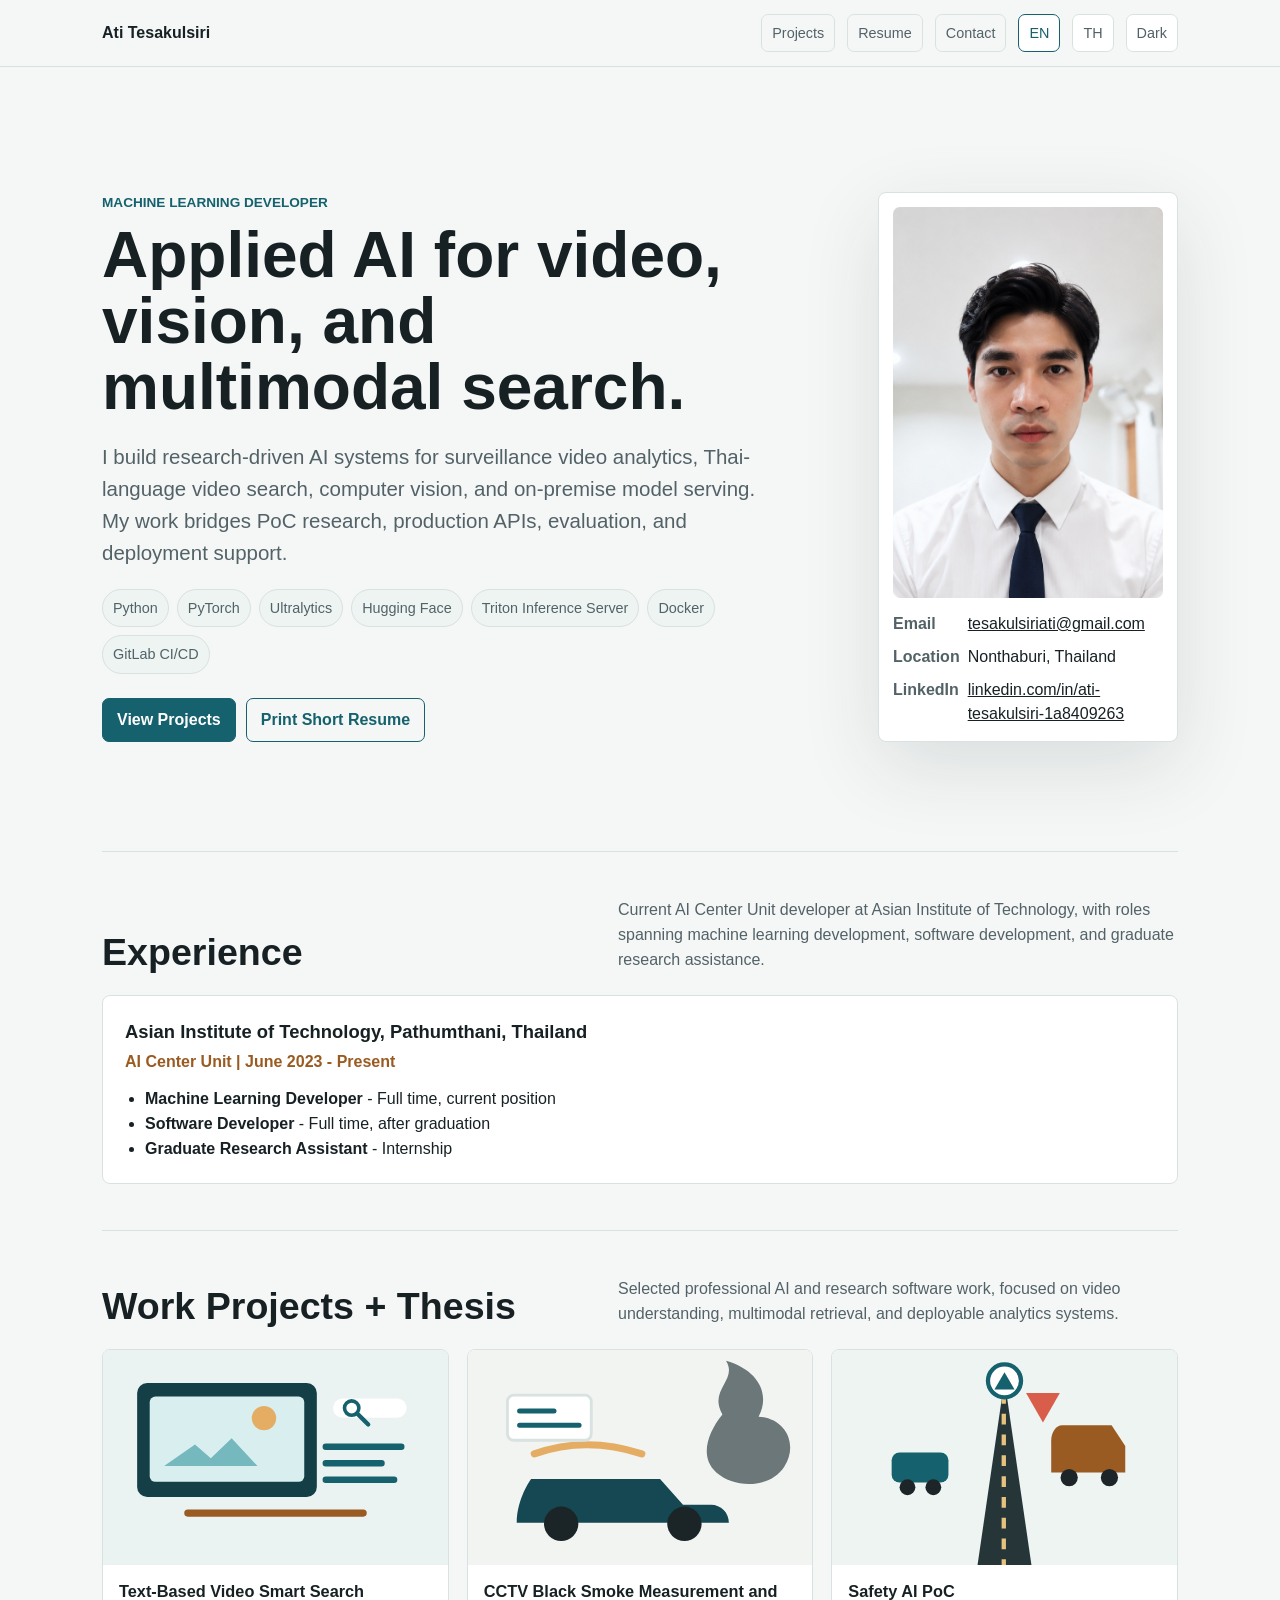
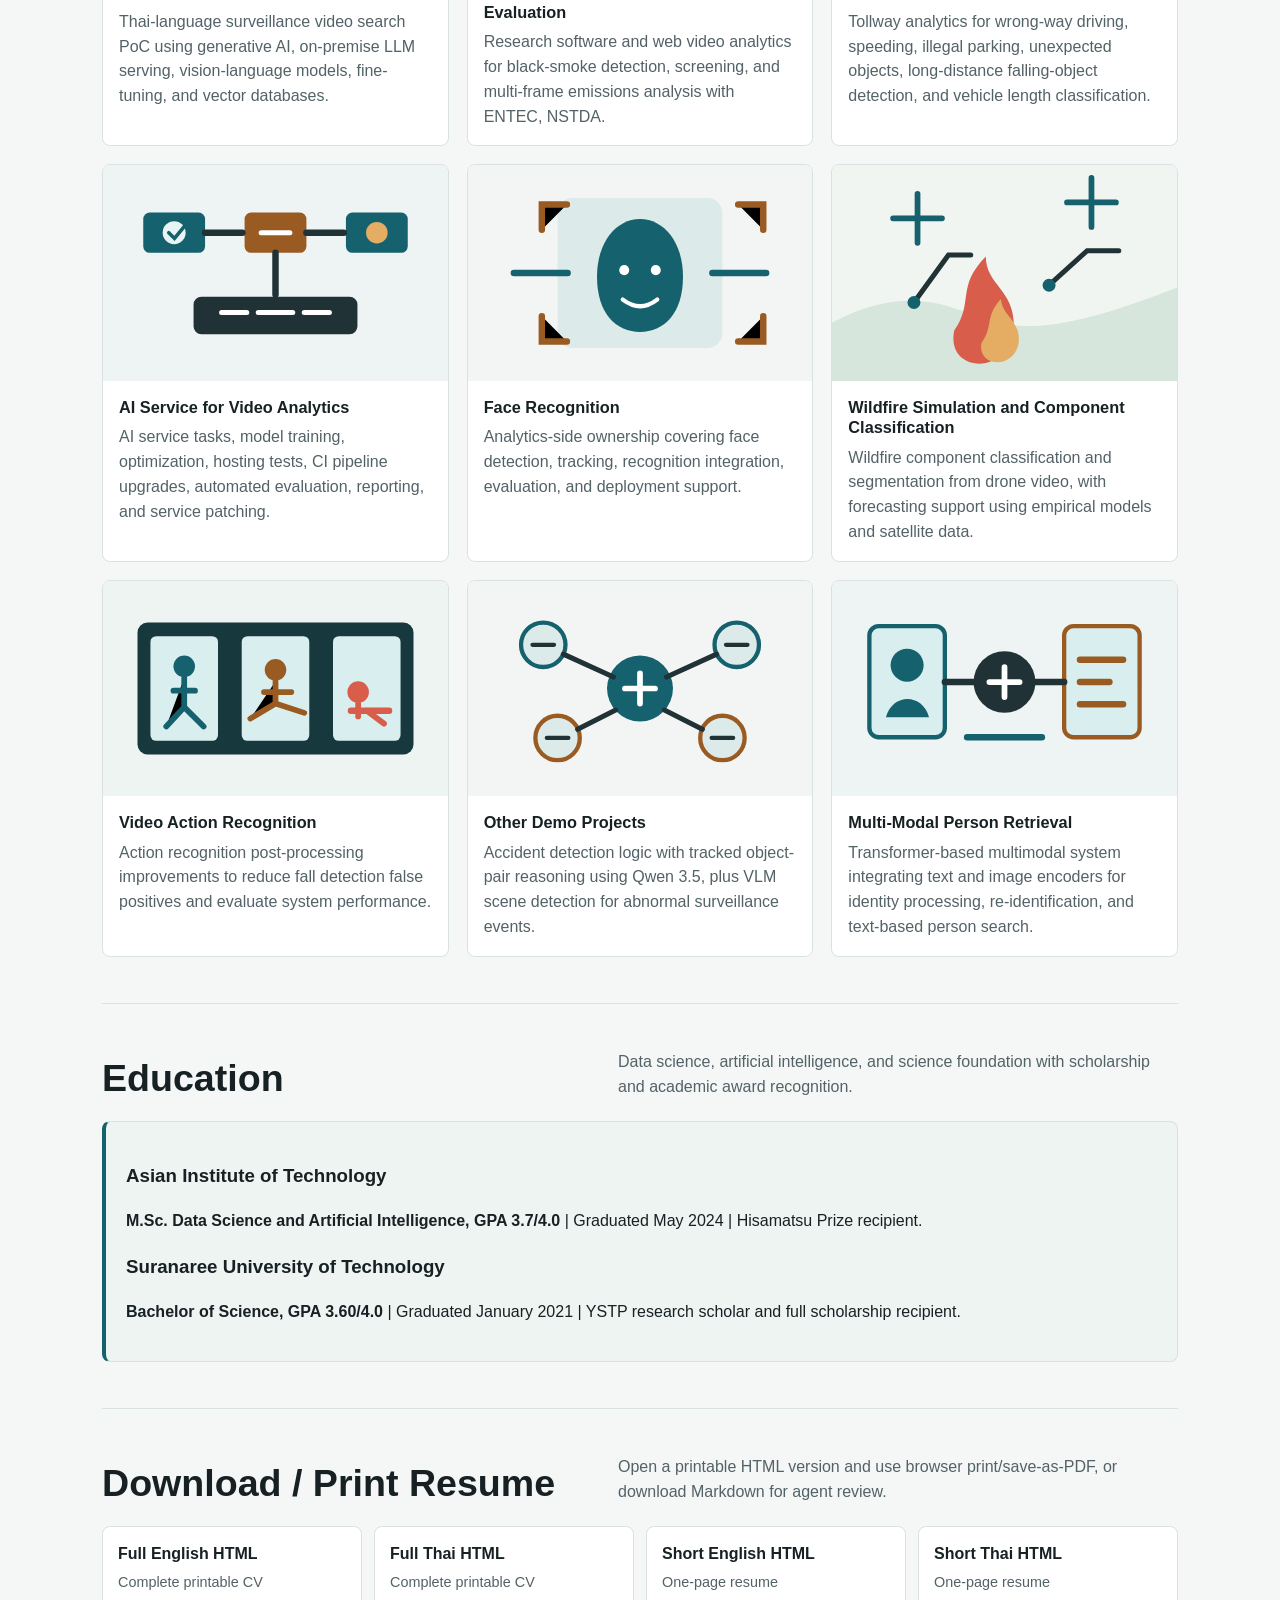
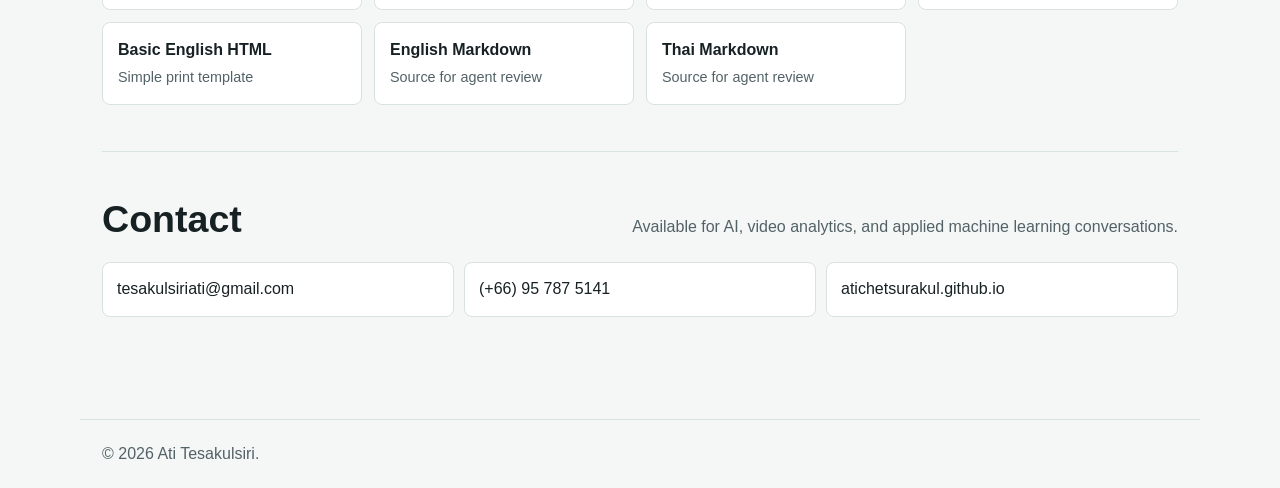
==== commit c2bd446d: "Replace Hugo site with static portfolio" ====
--- a/index.html
+++ b/index.html
@@ -1,242 +1,362 @@
-<!DOCTYPE HTML>
-<!--
-	Miniport by HTML5 UP
-	html5up.net | @ajlkn
-	Free for personal and commercial use under the CCA 3.0 license (html5up.net/license)
--->
-<html>
-
-<head>
-	<title>AtiTesakulsiriPage</title>
-	<meta charset="utf-8" />
-	<meta name="viewport" content="width=device-width, initial-scale=1, user-scalable=no" />
-	<link rel="stylesheet" href="assets/css/main.css" />
-</head>
-
-<body class="is-preload">
-
-	<!-- Nav -->
-	<nav id="nav">
-		<ul class="container">
-			<li><a href="#top">About Me</a></li>
-			<li><a href="#work">Experiences</a></li>
-			<li><a href="#portfolio">Portfolio</a></li>
-			<li><a href="#contact">Contact</a></li>
-		</ul>
-	</nav>
-
-	<!-- Home -->
-	<article id="top" class="wrapper style1">
-		<div class="container">
-			<div class="row">
-				<div class="col-4 col-5-large col-12-medium">
-					<p> <a
-							href="https://www.freepik.com/free-vector/man-face-construction_20007257.htm#page=4&query=animate%20person&position=22&from_view=search&track=ais">Image
-							by coolvector</a> on Freepik</p>
-					<span class="image fit"><img src="images/faceimg.png" alt="" /></span>
-				</div>
-				<div class="col-8 col-7-large col-12-medium">
-					<header>
-						<h1>Hi. I'm Ati Tesakulsiri.</h1>
-					</header>
-					<p>I am an undergraduate student at AIT with a DSAI major. I am interested in Deep learning and
-						traditional machine learning, focusing on computer vision tasks. Currently, I am a research
-						assistant at AIT-AIcenter for a multi-camera tracking project. Other than vision, I am also
-						capable of other tasks, i.e., NLP, prediction models, reinforcement learning, and database
-						modeling. I am able to use Docker and Git, create Rest APIs or microservices using PyTorch, and
-						implement websites using Flask or Django with Basic CSS and JS. I mainly program in Python.
-						Thus, I am also capable of understanding Swift and JS. </p>
-					<a href="#work" class="button primary scrolly">My Experiences</a>
-				</div>
-			</div>
-		</div>
-	</article>
-
-	<!-- Work -->
-	<article id="work" class="wrapper style2">
-		<div class="container">
-			<header>
-				<h2>Education & Work Experiences.</h2>
-				<!-- <p></p> -->
-			</header>
-			<div class="row">
-				<div class="col-4 col-6-medium col-12-small">
-					<article class="box style2">
-						<a href="#" class="image featured"><img src="images/pic.png" alt="" /></a>
-						<h3><a href="#">BSc. in chemistry</a></h3>
-						<p>SUT First class honors with GPA 3.60</p>
-					</article>
-				</div>
-				<div class="col-4 col-6-medium col-12-small">
-					<article class="box style2">
-						<a href="#" class="image featured"><img src="images/pic.png" alt="" /></a>
-						<h3><a href="#">MSc. in DSAI</a></h3>
-						<p>AIT with GPA 3.67.</p>
-					</article>
-				</div>
-				<div class="col-4 col-6-medium col-12-small">
-					<article class="box style2">
-						<a href="#" class="image featured"><img src="images/pic.png" alt="" /></a>
-						<h3><a href="#">Scientist Intern </a></h3>
-						<p>Forensic police centre 4 (4 months)</p>
-					</article>
-				</div>
-				<div class="col-4 col-6-medium col-12-small">
-					<article class="box style2">
-						<a href="#" class="image featured"><img src="images/pic.png" alt="" /></a>
-						<h3><a href="#">Research assistant</a></h3>
-						<p>AIT-AIcenter (present)</p>
-					</article>
-				</div>
-
-			</div>
-			<footer>
-				<p>Not enough? This is what I use for developing.</p>
-				<div class="container medium">
-					<img src="https://www.vectorlogo.zone/logos/heroku/heroku-ar21.svg">
-					<img src="https://www.vectorlogo.zone/logos/mysql/mysql-ar21.svg">
-					<img src="https://www.vectorlogo.zone/logos/neo4j/neo4j-ar21.svg">
-					<img src="https://www.vectorlogo.zone/logos/gitlab/gitlab-ar21.svg">
-					<img src="https://www.vectorlogo.zone/logos/github/github-ar21.svg">
-				</div>
-				<p><br>I also using this tool with container.</p>
-				<div class="container medium">
-
-					<img src="https://www.vectorlogo.zone/logos/python/python-ar21.svg">
-					<img src="https://www.vectorlogo.zone/logos/pytorch/pytorch-ar21.svg">
-
-					<img src="https://www.vectorlogo.zone/logos/plot_ly/plot_ly-ar21.svg">
-					<img src="https://www.vectorlogo.zone/logos/pocoo_flask/pocoo_flask-ar21.svg">
-					<img src='https://www.vectorlogo.zone/logos/grpcio/grpcio-ar21.svg'>
-
-				</div>
-				<div class="container medium">
-					<img src="https://www.vectorlogo.zone/logos/docker/docker-official.svg">
-				</div>
-				<a href="#portfolio" class="button primary scrolly">See some of projects</a>
-			</footer>
-		</div>
-	</article>
-
-	<!-- Portfolio -->
-	<article id="portfolio" class="wrapper style3">
-		<div class="container">
-			<header>
-				<h2>Project I participate.</h2>
-				<p>Only public projects are show here.</p>
-			</header>
-			<div class="row">
-				<div class="col-4 col-6-medium col-12-small">
-					<article class="box style2">
-						<a href="#contact" class="image featured scrolly"><img src="images/serotonin.png" alt="" /></a>
-						<h3><a href="#contact" class="scrolly">Serotonin Extraction using Monolith sorbent</a></h3>
-						<p>Funded project from YSTP, NSTDA.</p>
-					</article>
-				</div>
-				<div class="col-4 col-6-medium col-12-small">
-					<article class="box style2">
-						<a href="https://www.youtube.com/watch?v=Gzl8n3tF-8k" class="image featured"><img
-								src="images/chemlabReal.png" alt="" /></a>
-						<h3><a href="https://github.com/AtiChetsurakul/ChemlabCopilot">Chemlab Copilot</a></h3>
-						<p>Simple native IOS app built with swift & Xcode storybaord.</p>
-					</article>
-				</div>
-				<div class="col-4 col-6-medium col-12-small">
-					<article class="box style2">
-						<a href="https://github.com/AtiChetsurakul/NLP_AppPresentation/tree/main"
-							class="image featured"><img src="images/nlpapp1.png" alt="" /></a>
-						<h3><a href="https://github.com/AtiChetsurakul/NLP_AppPresentation/tree/main">NLP
-								application</a></h3>
-						<p>All NLP related task built with Flask and HTML& CSS.</p>
-					</article>
-				</div>
-				<div class="col-4 col-6-medium col-12-small">
-					<article class="box style2">
-						<a href="http://st123009.pythonanywhere.com/" class="image featured"><img
-								src="images/jouleofs.png" alt="" /></a>
-						<h3><a href="#">Joules of siam</a></h3>
-						<p>Energy price & consumption prediction with interactive dashboard web app.</p>
-					</article>
-				</div>
-				<div class="col-4 col-6-medium col-12-small">
-					<article class="box style2">
-						<a href="https://github.com/AtiChetsurakul/BrosOfRainbow" class="image featured"><img
-								src="images/mario.png" alt="" /></a>
-						<h3><a href="https://github.com/AtiChetsurakul/BrosOfRainbow">Bros of Rainbow</a></h3>
-						<p>With Rainbow, deep Q learning varient, we train an agent to play mario.</p>
-					</article>
-				</div>
-				<div class="col-4 col-6-medium col-12-small">
-					<article class="box style2">
-						<a href="#" class="image featured"><img src="images/pic.png" alt="" /></a>
-						<h3><a href="#">Paraphaser app API</a></h3>
-						<p>Implement the well perform research into callable gPRC microservices.</p>
-					</article>
-				</div>
-				<div class="col-4 col-6-medium col-12-small">
-					<article class="box style2">
-						<a href="https://github.com/AtiChetsurakul/DataScienceAndMLProjects/tree/main/Diabete_detection_withRamanSpec"
-							class="image featured"><img src="images/raman.png" alt="" /></a>
-						<h3><a
-								href="https://github.com/AtiChetsurakul/DataScienceAndMLProjects/tree/main/Diabete_detection_withRamanSpec">Raman
-								processing</a></h3>
-						<p>Using advance ML algorithms to predict the result from Raman processing.</p>
-					</article>
-				</div>
-				<div class="col-4 col-6-medium col-12-small">
-					<article class="box style2">
-						<a href="#" class="image featured"><img src="images/pic.png" alt="" /></a>
-						<h3><a href="#">Computer Vision tasks</a></h3>
-						<p>private computer vision tasks in AIT-AIcenter.</p>
-					</article>
-				</div>
-			</div>
-
-		</div>
-		<footer>
-			<!-- <p>Lorem ipsum d olor sit sapien vestibulum ipsum primis?</p> -->
-			<a href="#contact" class="button primary scrolly">Contact me</a>
-		</footer>
-		</div>
-	</article>
-
-	<!-- Contact -->
-	<article id="contact" class="wrapper style4">
-		<div class="container medium">
-			<header>
-				<h2>Contact</h2>
-				<p>If you interested, please send me an email to <b style="color: aqua;">ksde34@gmail.com</b></p>
-			</header>
-			<ul class="social">
-				<!-- <li><a href="#" class="icon brands fa-twitter"><span class="label">Twitter</span></a></li> -->
-				<li><a href="mailto: ksde34@gmail.com" class="icon brands fa-google-plus"><span class="label">Mail
-							me</span></a></li>
-				<!-- <li><a href="#" class="icon brands fa-dribbble"><span class="label">Dribbble</span></a></li> -->
-				<li><a href="https://www.linkedin.com/in/ati-tesakulsiri-1a8409263"
-						class="icon brands fa-linkedin-in"><span class="label">LinkedIn</span></a></li>
-				<!-- <li><a href="#" class="icon brands fa-tumblr"><span class="label">Tumblr</span></a></li> -->
-				<!-- <li><a href="#" class="icon brands fa-google-plus"><span class="label">Google+</span></a></li> -->
-				<li><a href="https://github.com/AtiChetsurakul" class="icon brands fa-github"><span
-							class="label">Github</span></a></li>
-			</ul>
-
-			<footer>
-				<ul id="copyright">
-					<li>&copy; Ati. All rights reserved.</li>
-					<li>Ati tesakulsiri. Design by: <a href="http://html5up.net"> HTML5 UP</a></li>
-				</ul>
-			</footer>
-		</div>
-	</article>
-
-	<!-- Scripts -->
-	<script src="assets/js/jquery.min.js"></script>
-	<script src="assets/js/jquery.scrolly.min.js"></script>
-	<script src="assets/js/browser.min.js"></script>
-	<script src="assets/js/breakpoints.min.js"></script>
-	<script src="assets/js/util.js"></script>
-	<script src="assets/js/main.js"></script>
-
-</body>
-
-</html>+<!doctype html>
+<html lang="en" data-theme="light">
+  <head>
+    <meta charset="utf-8">
+    <meta name="viewport" content="width=device-width, initial-scale=1">
+    <meta name="description" content="Ati Tesakulsiri portfolio: machine learning developer focused on video analytics, computer vision, multimodal AI, and applied research software.">
+    <title>Ati Tesakulsiri | Machine Learning Developer</title>
+    <link rel="icon" href="assets/images/profile.png">
+    <link rel="stylesheet" href="assets/css/styles.css">
+  </head>
+  <body>
+    <a class="skip-link" href="#main">Skip to content</a>
+    <header class="site-header">
+      <nav class="nav" aria-label="Primary navigation">
+        <a class="brand" href="#">Ati Tesakulsiri</a>
+        <div class="nav-links">
+          <a href="#projects" data-scroll-section="projects" data-label-en="Projects" data-label-th="ผลงาน">Projects</a>
+          <a href="#resume" data-scroll-section="resume" data-label-en="Resume" data-label-th="เรซูเม่">Resume</a>
+          <a href="#contact" data-scroll-section="contact" data-label-en="Contact" data-label-th="ติดต่อ">Contact</a>
+          <button class="control is-active" type="button" data-set-lang="en" aria-pressed="true">EN</button>
+          <button class="control" type="button" data-set-lang="th" aria-pressed="false">TH</button>
+          <button class="control" type="button" data-theme-toggle aria-pressed="false">Dark</button>
+        </div>
+      </nav>
+    </header>
+
+    <main id="main" class="page">
+      <div data-lang-content="en">
+        <section class="hero" aria-labelledby="hero-title-en">
+          <div>
+            <p class="eyebrow">Machine Learning Developer</p>
+            <h1 id="hero-title-en">Applied AI for video, vision, and multimodal search.</h1>
+            <p class="lead">I build research-driven AI systems for surveillance video analytics, Thai-language video search, computer vision, and on-premise model serving. My work bridges PoC research, production APIs, evaluation, and deployment support.</p>
+            <ul class="pill-list" aria-label="Core skills">
+              <li>Python</li>
+              <li>PyTorch</li>
+              <li>Ultralytics</li>
+              <li>Hugging Face</li>
+              <li>Triton Inference Server</li>
+              <li>Docker</li>
+              <li>GitLab CI/CD</li>
+            </ul>
+            <div class="hero-actions">
+              <a class="button" href="#projects" data-scroll-section="projects">View Projects</a>
+              <a class="button secondary" href="downloads/cv-en-short.html">Print Short Resume</a>
+            </div>
+          </div>
+          <aside class="profile-card" aria-label="Profile details">
+            <img class="theme-profile theme-profile-light" src="assets/images/profile.png" alt="Ati Tesakulsiri portrait">
+            <img class="theme-profile theme-profile-dark" src="assets/images/profile-dark.png" alt="Ati Tesakulsiri portrait">
+            <dl>
+              <dt>Email</dt>
+              <dd><a href="mailto:tesakulsiriati@gmail.com">tesakulsiriati@gmail.com</a></dd>
+              <dt>Location</dt>
+              <dd>Nonthaburi, Thailand</dd>
+              <dt>LinkedIn</dt>
+              <dd><a href="https://www.linkedin.com/in/ati-tesakulsiri-1a8409263/">linkedin.com/in/ati-tesakulsiri-1a8409263</a></dd>
+            </dl>
+          </aside>
+        </section>
+
+        <section class="section" aria-labelledby="about-title-en">
+          <div class="section-head">
+            <h2 id="about-title-en">Experience</h2>
+            <p>Current AI Center Unit developer at Asian Institute of Technology, with roles spanning machine learning development, software development, and graduate research assistance.</p>
+          </div>
+          <article class="timeline">
+            <h3>Asian Institute of Technology, Pathumthani, Thailand</h3>
+            <p class="meta">AI Center Unit | June 2023 - Present</p>
+            <ul>
+              <li><strong>Machine Learning Developer</strong> - Full time, current position</li>
+              <li><strong>Software Developer</strong> - Full time, after graduation</li>
+              <li><strong>Graduate Research Assistant</strong> - Internship</li>
+            </ul>
+          </article>
+        </section>
+
+        <section id="projects" class="section" data-section="projects" aria-labelledby="projects-title-en">
+          <div class="section-head">
+            <h2 id="projects-title-en">Work Projects + Thesis</h2>
+            <p>Selected professional AI and research software work, focused on video understanding, multimodal retrieval, and deployable analytics systems.</p>
+          </div>
+          <div class="grid">
+            <article class="project-card">
+              <img src="assets/images/projects/smart-search.svg" alt="Video search infographic">
+              <div class="card-body">
+                <h3>Text-Based Video Smart Search</h3>
+                <p>Thai-language surveillance video search PoC using generative AI, on-premise LLM serving, vision-language models, fine-tuning, and vector databases.</p>
+              </div>
+            </article>
+            <article class="project-card">
+              <img src="assets/images/projects/black-smoke.svg" alt="Black smoke detection infographic">
+              <div class="card-body">
+                <h3>CCTV Black Smoke Measurement and Evaluation</h3>
+                <p>Research software and web video analytics for black-smoke detection, screening, and multi-frame emissions analysis with ENTEC, NSTDA.</p>
+              </div>
+            </article>
+            <article class="project-card">
+              <img src="assets/images/projects/safety-ai.svg" alt="Road safety AI infographic">
+              <div class="card-body">
+                <h3>Safety AI PoC</h3>
+                <p>Tollway analytics for wrong-way driving, speeding, illegal parking, unexpected objects, long-distance falling-object detection, and vehicle length classification.</p>
+              </div>
+            </article>
+            <article class="project-card">
+              <img src="assets/images/projects/video-analytics-service.svg" alt="AI service pipeline infographic">
+              <div class="card-body">
+                <h3>AI Service for Video Analytics</h3>
+                <p>AI service tasks, model training, optimization, hosting tests, CI pipeline upgrades, automated evaluation, reporting, and service patching.</p>
+              </div>
+            </article>
+            <article class="project-card">
+              <img src="assets/images/projects/face-recognition.svg" alt="Face recognition infographic">
+              <div class="card-body">
+                <h3>Face Recognition</h3>
+                <p>Analytics-side ownership covering face detection, tracking, recognition integration, evaluation, and deployment support.</p>
+              </div>
+            </article>
+            <article class="project-card">
+              <img src="assets/images/projects/wildfire.svg" alt="Wildfire analysis infographic">
+              <div class="card-body">
+                <h3>Wildfire Simulation and Component Classification</h3>
+                <p>Wildfire component classification and segmentation from drone video, with forecasting support using empirical models and satellite data.</p>
+              </div>
+            </article>
+            <article class="project-card">
+              <img src="assets/images/projects/action-recognition.svg" alt="Video action recognition infographic">
+              <div class="card-body">
+                <h3>Video Action Recognition</h3>
+                <p>Action recognition post-processing improvements to reduce fall detection false positives and evaluate system performance.</p>
+              </div>
+            </article>
+            <article class="project-card">
+              <img src="assets/images/projects/demo-projects.svg" alt="Demo reasoning systems infographic">
+              <div class="card-body">
+                <h3>Other Demo Projects</h3>
+                <p>Accident detection logic with tracked object-pair reasoning using Qwen 3.5, plus VLM scene detection for abnormal surveillance events.</p>
+              </div>
+            </article>
+            <article class="project-card">
+              <img src="assets/images/projects/thesis.svg" alt="Multimodal person retrieval infographic">
+              <div class="card-body">
+                <h3>Multi-Modal Person Retrieval</h3>
+                <p>Transformer-based multimodal system integrating text and image encoders for identity processing, re-identification, and text-based person search.</p>
+              </div>
+            </article>
+          </div>
+        </section>
+
+        <section class="section" aria-labelledby="education-title-en">
+          <div class="section-head">
+            <h2 id="education-title-en">Education</h2>
+            <p>Data science, artificial intelligence, and science foundation with scholarship and academic award recognition.</p>
+          </div>
+          <div class="thesis">
+            <h3>Asian Institute of Technology</h3>
+            <p><strong>M.Sc. Data Science and Artificial Intelligence, GPA 3.7/4.0</strong> | Graduated May 2024 | Hisamatsu Prize recipient.</p>
+            <h3>Suranaree University of Technology</h3>
+            <p><strong>Bachelor of Science, GPA 3.60/4.0</strong> | Graduated January 2021 | YSTP research scholar and full scholarship recipient.</p>
+          </div>
+        </section>
+
+        <section id="resume" class="section" data-section="resume" aria-labelledby="resume-title-en">
+          <div class="section-head">
+            <h2 id="resume-title-en">Download / Print Resume</h2>
+            <p>Open a printable HTML version and use browser print/save-as-PDF, or download Markdown for agent review.</p>
+          </div>
+          <div class="download-grid">
+            <a class="download-card" href="downloads/cv-en.html"><strong>Full English HTML</strong><span>Complete printable CV</span></a>
+            <a class="download-card" href="downloads/cv-th.html"><strong>Full Thai HTML</strong><span>Complete printable CV</span></a>
+            <a class="download-card" href="downloads/cv-en-short.html"><strong>Short English HTML</strong><span>One-page resume</span></a>
+            <a class="download-card" href="downloads/cv-th-short.html"><strong>Short Thai HTML</strong><span>One-page resume</span></a>
+            <a class="download-card" href="downloads/cv-en-basic.html"><strong>Basic English HTML</strong><span>Simple print template</span></a>
+            <a class="download-card" href="downloads/cv-inen.md" download><strong>English Markdown</strong><span>Source for agent review</span></a>
+            <a class="download-card" href="downloads/cv-inth.md" download><strong>Thai Markdown</strong><span>Source for agent review</span></a>
+          </div>
+        </section>
+
+        <section id="contact" class="section" data-section="contact" aria-labelledby="contact-title-en">
+          <div class="section-head">
+            <h2 id="contact-title-en">Contact</h2>
+            <p>Available for AI, video analytics, and applied machine learning conversations.</p>
+          </div>
+          <div class="contact-list">
+            <a href="mailto:tesakulsiriati@gmail.com">tesakulsiriati@gmail.com</a>
+            <a href="tel:+66957875141">(+66) 95 787 5141</a>
+            <a href="https://atichetsurakul.github.io/">atichetsurakul.github.io</a>
+          </div>
+        </section>
+      </div>
+
+      <div data-lang-content="th" hidden>
+        <section class="hero" aria-labelledby="hero-title-th">
+          <div>
+            <p class="eyebrow">Machine Learning Developer</p>
+            <h1 id="hero-title-th">พัฒนา AI สำหรับวิดีโอ วิชัน และการค้นหาแบบพหุรูปแบบ</h1>
+            <p class="lead">ผมพัฒนาระบบ AI เชิงวิจัยและใช้งานจริงสำหรับ video analytics, การค้นหาวิดีโอภาษาไทย, computer vision และ on-premise model serving โดยเชื่อมงาน PoC, API, evaluation และ deployment support เข้าด้วยกัน</p>
+            <ul class="pill-list" aria-label="ทักษะหลัก">
+              <li>Python</li>
+              <li>PyTorch</li>
+              <li>Ultralytics</li>
+              <li>Hugging Face</li>
+              <li>Triton Inference Server</li>
+              <li>Docker</li>
+              <li>GitLab CI/CD</li>
+            </ul>
+            <div class="hero-actions">
+              <a class="button" href="#projects" data-scroll-section="projects">ดูผลงาน</a>
+              <a class="button secondary" href="downloads/cv-th-short.html">พิมพ์เรซูเม่แบบสั้น</a>
+            </div>
+          </div>
+          <aside class="profile-card" aria-label="ข้อมูลติดต่อ">
+            <img class="theme-profile theme-profile-light" src="assets/images/profile.png" alt="ภาพถ่ายอธิ เตสกุลศิริ">
+            <img class="theme-profile theme-profile-dark" src="assets/images/profile-dark.png" alt="ภาพถ่ายอธิ เตสกุลศิริ">
+            <dl>
+              <dt>อีเมล</dt>
+              <dd><a href="mailto:tesakulsiriati@gmail.com">tesakulsiriati@gmail.com</a></dd>
+              <dt>ที่อยู่</dt>
+              <dd>นนทบุรี, ประเทศไทย</dd>
+              <dt>LinkedIn</dt>
+              <dd><a href="https://www.linkedin.com/in/ati-tesakulsiri-1a8409263/">linkedin.com/in/ati-tesakulsiri-1a8409263</a></dd>
+            </dl>
+          </aside>
+        </section>
+
+        <section class="section" aria-labelledby="about-title-th">
+          <div class="section-head">
+            <h2 id="about-title-th">ประสบการณ์</h2>
+            <p>ปัจจุบันทำงานใน AI Center Unit, Asian Institute of Technology ครอบคลุม Machine Learning Development, Software Development และ Graduate Research Assistance</p>
+          </div>
+          <article class="timeline">
+            <h3>Asian Institute of Technology, Pathumthani, Thailand</h3>
+            <p class="meta">AI Center Unit | มิถุนายน 2023 - ปัจจุบัน</p>
+            <ul>
+              <li><strong>Machine Learning Developer</strong> - พนักงานเต็มเวลา, ตำแหน่งปัจจุบัน</li>
+              <li><strong>Software Developer</strong> - พนักงานเต็มเวลา, หลังสำเร็จการศึกษา</li>
+              <li><strong>Graduate Research Assistant</strong> - นักศึกษาฝึกงานระดับปริญญาโท</li>
+            </ul>
+          </article>
+        </section>
+
+        <section class="section" data-section="projects" aria-labelledby="projects-title-th">
+          <div class="section-head">
+            <h2 id="projects-title-th">ผลงานจากการทำงาน + Thesis</h2>
+            <p>ผลงาน AI และ research software ที่เน้น video understanding, multimodal retrieval และระบบ analytics ที่พร้อมนำไปใช้งาน</p>
+          </div>
+          <div class="grid">
+            <article class="project-card">
+              <img src="assets/images/projects/smart-search.svg" alt="อินโฟกราฟิกระบบค้นหาวิดีโอ">
+              <div class="card-body">
+                <h3>ระบบค้นหาวิดีโออัจฉริยะด้วยข้อความ</h3>
+                <p>PoC สำหรับค้นหาวิดีโอกล้องวงจรปิดด้วยภาษาไทยโดยใช้ Generative AI, on-premise LLM serving, vision-language models, fine-tuning และ vector database</p>
+              </div>
+            </article>
+            <article class="project-card">
+              <img src="assets/images/projects/black-smoke.svg" alt="อินโฟกราฟิกตรวจจับควันดำ">
+              <div class="card-body">
+                <h3>ระบบตรวจวัดและประเมินควันดำจากกล้อง CCTV</h3>
+                <p>ซอฟต์แวร์วิจัยและเว็บแอป video analytics สำหรับตรวจจับ คัดกรอง และวิเคราะห์ควันดำจากยานพาหนะร่วมกับ ENTEC, NSTDA</p>
+              </div>
+            </article>
+            <article class="project-card">
+              <img src="assets/images/projects/safety-ai.svg" alt="อินโฟกราฟิก Safety AI">
+              <div class="card-body">
+                <h3>Safety AI PoC</h3>
+                <p>ระบบวิเคราะห์ทางพิเศษสำหรับขับย้อนศร ขับเร็ว จอดผิดกฎหมาย วัตถุแปลกปลอม วัตถุตกหล่นระยะไกล และจำแนกความยาวรถ</p>
+              </div>
+            </article>
+            <article class="project-card">
+              <img src="assets/images/projects/video-analytics-service.svg" alt="อินโฟกราฟิก AI service">
+              <div class="card-body">
+                <h3>บริการปัญญาประดิษฐ์สำหรับระบบวิเคราะห์วิดีโอ</h3>
+                <p>งาน AI service, model training, optimization, hosting tests, CI pipeline, automated evaluation, reporting และ service patching</p>
+              </div>
+            </article>
+            <article class="project-card">
+              <img src="assets/images/projects/face-recognition.svg" alt="อินโฟกราฟิกจดจำใบหน้า">
+              <div class="card-body">
+                <h3>ระบบจดจำใบหน้า</h3>
+                <p>รับผิดชอบฝั่ง analytics-side ครอบคลุม face detection, tracking, recognition integration, evaluation และ deployment support</p>
+              </div>
+            </article>
+            <article class="project-card">
+              <img src="assets/images/projects/wildfire.svg" alt="อินโฟกราฟิกไฟป่า">
+              <div class="card-body">
+                <h3>การจำลองไฟป่าและจำแนกองค์ประกอบของไฟป่า</h3>
+                <p>จำแนกองค์ประกอบไฟป่าและ segmentation จากวิดีโอโดรน พร้อมสนับสนุน forecasting ด้วย empirical models และข้อมูลดาวเทียม</p>
+              </div>
+            </article>
+            <article class="project-card">
+              <img src="assets/images/projects/action-recognition.svg" alt="อินโฟกราฟิก action recognition">
+              <div class="card-body">
+                <h3>การรู้จำการกระทำในวิดีโอ</h3>
+                <p>ปรับปรุง post-processing ของ action recognition เพื่อลด false positives ในการตรวจจับการล้ม และประเมินประสิทธิภาพระบบ</p>
+              </div>
+            </article>
+            <article class="project-card">
+              <img src="assets/images/projects/demo-projects.svg" alt="อินโฟกราฟิก demo reasoning">
+              <div class="card-body">
+                <h3>โครงการ Demo อื่น ๆ</h3>
+                <p>ระบบ accident detection ด้วย tracked object-pair reasoning และ Qwen 3.5 รวมถึง VLM scene detection สำหรับเหตุการณ์ผิดปกติในกล้องวงจรปิด</p>
+              </div>
+            </article>
+            <article class="project-card">
+              <img src="assets/images/projects/thesis.svg" alt="อินโฟกราฟิก multimodal retrieval">
+              <div class="card-body">
+                <h3>Multi-Modal Person Retrieval</h3>
+                <p>ระบบ Transformer-based multimodal ที่ผสาน text encoder และ image encoder สำหรับ identity processing, re-identification และ text-based person search</p>
+              </div>
+            </article>
+          </div>
+        </section>
+
+        <section class="section" aria-labelledby="education-title-th">
+          <div class="section-head">
+            <h2 id="education-title-th">การศึกษา</h2>
+            <p>พื้นฐานด้าน Data Science, Artificial Intelligence และวิทยาศาสตร์ พร้อมทุนและรางวัลทางวิชาการ</p>
+          </div>
+          <div class="thesis">
+            <h3>Asian Institute of Technology</h3>
+            <p><strong>M.Sc. Data Science and Artificial Intelligence, GPA 3.7/4.0</strong> | สำเร็จการศึกษา พฤษภาคม 2024 | ได้รับรางวัล Hisamatsu Prize</p>
+            <h3>Suranaree University of Technology</h3>
+            <p><strong>Bachelor of Science, GPA 3.60/4.0</strong> | สำเร็จการศึกษา มกราคม 2021 | ได้รับทุน YSTP และทุนเต็มจำนวนจากมหาวิทยาลัย</p>
+          </div>
+        </section>
+
+        <section class="section" data-section="resume" aria-labelledby="resume-title-th">
+          <div class="section-head">
+            <h2 id="resume-title-th">ดาวน์โหลด / พิมพ์เรซูเม่</h2>
+            <p>เปิด HTML เพื่อพิมพ์หรือบันทึกเป็น PDF ผ่าน browser หรือดาวน์โหลด Markdown สำหรับ agent review</p>
+          </div>
+          <div class="download-grid">
+            <a class="download-card" href="downloads/cv-en.html"><strong>Full English HTML</strong><span>CV ฉบับเต็มสำหรับพิมพ์</span></a>
+            <a class="download-card" href="downloads/cv-th.html"><strong>Full Thai HTML</strong><span>CV ภาษาไทยฉบับเต็ม</span></a>
+            <a class="download-card" href="downloads/cv-en-short.html"><strong>Short English HTML</strong><span>เรซูเม่หน้าเดียว</span></a>
+            <a class="download-card" href="downloads/cv-th-short.html"><strong>Short Thai HTML</strong><span>เรซูเม่ภาษาไทยหน้าเดียว</span></a>
+            <a class="download-card" href="downloads/cv-en-basic.html"><strong>Basic English HTML</strong><span>Template เรียบง่ายสำหรับพิมพ์</span></a>
+            <a class="download-card" href="downloads/cv-inen.md" download><strong>English Markdown</strong><span>Source สำหรับ agent review</span></a>
+            <a class="download-card" href="downloads/cv-inth.md" download><strong>Thai Markdown</strong><span>Source ภาษาไทยสำหรับ agent review</span></a>
+          </div>
+        </section>
+
+        <section class="section" data-section="contact" aria-labelledby="contact-title-th">
+          <div class="section-head">
+            <h2 id="contact-title-th">ติดต่อ</h2>
+            <p>พร้อมพูดคุยเรื่อง AI, video analytics และ applied machine learning</p>
+          </div>
+          <div class="contact-list">
+            <a href="mailto:tesakulsiriati@gmail.com">tesakulsiriati@gmail.com</a>
+            <a href="tel:+66957875141">(+66) 95 787 5141</a>
+            <a href="https://atichetsurakul.github.io/">atichetsurakul.github.io</a>
+          </div>
+        </section>
+      </div>
+    </main>
+
+    <footer class="site-footer">
+      <span>© <span data-current-year></span> Ati Tesakulsiri.</span>
+    </footer>
+    <script src="assets/js/app.js"></script>
+  </body>
+</html>
--- a/assets/css/styles.css
+++ b/assets/css/styles.css
@@ -0,0 +1,445 @@
+:root {
+  color-scheme: light;
+  --bg: #f5f7f6;
+  --panel: #ffffff;
+  --panel-strong: #edf4f2;
+  --ink: #172124;
+  --muted: #536267;
+  --line: #d8e2e0;
+  --accent: #15616d;
+  --accent-2: #9a5b22;
+  --shadow: 0 24px 80px rgba(28, 44, 48, 0.12);
+}
+
+:root[data-theme="dark"] {
+  color-scheme: dark;
+  --bg: #101516;
+  --panel: #172022;
+  --panel-strong: #1f2b2d;
+  --ink: #edf4f2;
+  --muted: #b7c4c2;
+  --line: #314245;
+  --accent: #68c7cf;
+  --accent-2: #e3ad72;
+  --shadow: 0 24px 80px rgba(0, 0, 0, 0.35);
+}
+
+* {
+  box-sizing: border-box;
+}
+
+html {
+  background: var(--bg);
+  color: var(--ink);
+  font-family: Inter, "Segoe UI", "Noto Sans Thai", Arial, sans-serif;
+  font-size: 16px;
+  line-height: 1.55;
+  scroll-behavior: smooth;
+}
+
+body {
+  margin: 0;
+}
+
+a {
+  color: inherit;
+}
+
+img {
+  display: block;
+  max-width: 100%;
+}
+
+.skip-link {
+  background: var(--ink);
+  color: var(--panel);
+  left: 16px;
+  padding: 8px 12px;
+  position: absolute;
+  top: -48px;
+  z-index: 100;
+}
+
+.skip-link:focus {
+  top: 16px;
+}
+
+.site-header {
+  backdrop-filter: blur(18px);
+  background: color-mix(in srgb, var(--bg) 86%, transparent);
+  border-bottom: 1px solid var(--line);
+  position: sticky;
+  top: 0;
+  z-index: 20;
+}
+
+.nav {
+  align-items: center;
+  display: flex;
+  gap: 18px;
+  justify-content: space-between;
+  margin: 0 auto;
+  max-width: 1120px;
+  padding: 14px 22px;
+}
+
+.brand {
+  font-weight: 850;
+  letter-spacing: 0;
+  text-decoration: none;
+}
+
+.nav-links {
+  align-items: center;
+  display: flex;
+  flex-wrap: wrap;
+  gap: 12px;
+}
+
+.nav-links a,
+.control {
+  border: 1px solid var(--line);
+  border-radius: 7px;
+  color: var(--muted);
+  font: inherit;
+  font-size: 0.9rem;
+  padding: 7px 10px;
+  text-decoration: none;
+}
+
+.control {
+  background: var(--panel);
+  cursor: pointer;
+}
+
+.control.is-active,
+.control:hover,
+.nav-links a:hover {
+  border-color: var(--accent);
+  color: var(--accent);
+}
+
+.page {
+  margin: 0 auto;
+  max-width: 1120px;
+  padding: 34px 22px 56px;
+}
+
+.hero {
+  align-items: center;
+  display: grid;
+  gap: 38px;
+  grid-template-columns: minmax(0, 1.05fr) minmax(270px, 0.55fr);
+  min-height: calc(100vh - 150px);
+  padding: 32px 0 50px;
+}
+
+.eyebrow {
+  color: var(--accent);
+  font-size: 0.85rem;
+  font-weight: 850;
+  margin: 0 0 10px;
+  text-transform: uppercase;
+}
+
+h1 {
+  font-size: clamp(2.25rem, 5vw, 4.8rem);
+  line-height: 1.03;
+  margin: 0 0 18px;
+}
+
+.lead {
+  color: var(--muted);
+  font-size: clamp(1.04rem, 2vw, 1.28rem);
+  max-width: 720px;
+}
+
+.hero-actions,
+.button-row {
+  display: flex;
+  flex-wrap: wrap;
+  gap: 10px;
+  margin-top: 24px;
+}
+
+.button {
+  align-items: center;
+  background: var(--accent);
+  border: 1px solid var(--accent);
+  border-radius: 7px;
+  color: #ffffff;
+  display: inline-flex;
+  font-weight: 800;
+  min-height: 42px;
+  padding: 9px 14px;
+  text-decoration: none;
+}
+
+.button.secondary {
+  background: transparent;
+  color: var(--accent);
+}
+
+.profile-card {
+  background: var(--panel);
+  border: 1px solid var(--line);
+  border-radius: 8px;
+  box-shadow: var(--shadow);
+  justify-self: end;
+  max-width: 300px;
+  padding: 14px;
+}
+
+.profile-card img {
+  border-radius: 7px;
+  aspect-ratio: 633 / 916;
+  object-fit: cover;
+  width: 100%;
+}
+
+.theme-profile-dark {
+  display: none;
+}
+
+:root[data-theme="dark"] .theme-profile-light {
+  display: none;
+}
+
+:root[data-theme="dark"] .theme-profile-dark {
+  display: block;
+}
+
+.profile-card dl {
+  display: grid;
+  gap: 8px;
+  grid-template-columns: auto minmax(0, 1fr);
+  margin: 14px 0 0;
+}
+
+.profile-card dt {
+  color: var(--muted);
+  font-weight: 800;
+}
+
+.profile-card dd {
+  margin: 0;
+  overflow-wrap: anywhere;
+}
+
+.section {
+  border-top: 1px solid var(--line);
+  padding: 46px 0;
+}
+
+.section-head {
+  align-items: end;
+  display: flex;
+  gap: 24px;
+  justify-content: space-between;
+  margin-bottom: 22px;
+}
+
+h2 {
+  font-size: clamp(1.55rem, 3vw, 2.35rem);
+  line-height: 1.12;
+  margin: 0;
+}
+
+.section-head p {
+  color: var(--muted);
+  margin: 0;
+  max-width: 560px;
+}
+
+.pill-list {
+  display: flex;
+  flex-wrap: wrap;
+  gap: 8px;
+  list-style: none;
+  margin: 20px 0 0;
+  padding: 0;
+}
+
+.pill-list li {
+  background: var(--panel-strong);
+  border: 1px solid var(--line);
+  border-radius: 999px;
+  color: var(--muted);
+  font-size: 0.9rem;
+  padding: 7px 10px;
+}
+
+.timeline {
+  background: var(--panel);
+  border: 1px solid var(--line);
+  border-radius: 8px;
+  padding: 22px;
+}
+
+.timeline h3 {
+  font-size: 1.15rem;
+  margin: 0 0 4px;
+}
+
+.timeline .meta {
+  color: var(--accent-2);
+  font-weight: 800;
+  margin: 0 0 12px;
+}
+
+.timeline ul {
+  margin: 0;
+  padding-left: 20px;
+}
+
+.grid {
+  display: grid;
+  gap: 18px;
+  grid-template-columns: repeat(3, minmax(0, 1fr));
+}
+
+.project-card,
+.download-card {
+  background: var(--panel);
+  border: 1px solid var(--line);
+  border-radius: 8px;
+  overflow: hidden;
+}
+
+.project-card img {
+  aspect-ratio: 16 / 10;
+  background: var(--panel-strong);
+  object-fit: cover;
+  width: 100%;
+}
+
+.card-body {
+  padding: 16px;
+}
+
+.card-body h3 {
+  font-size: 1.02rem;
+  line-height: 1.25;
+  margin: 0 0 8px;
+}
+
+.card-body p {
+  color: var(--muted);
+  margin: 0;
+}
+
+.thesis {
+  background: var(--panel-strong);
+  border: 1px solid var(--line);
+  border-left: 4px solid var(--accent);
+  border-radius: 8px;
+  padding: 20px;
+}
+
+.download-grid {
+  display: grid;
+  gap: 12px;
+  grid-template-columns: repeat(4, minmax(0, 1fr));
+}
+
+.download-card {
+  padding: 15px;
+  text-decoration: none;
+}
+
+.download-card strong {
+  display: block;
+}
+
+.download-card span {
+  color: var(--muted);
+  display: block;
+  font-size: 0.9rem;
+  margin-top: 4px;
+}
+
+.contact-list {
+  display: grid;
+  gap: 10px;
+  grid-template-columns: repeat(3, minmax(0, 1fr));
+}
+
+.contact-list a,
+.contact-list span {
+  background: var(--panel);
+  border: 1px solid var(--line);
+  border-radius: 8px;
+  padding: 14px;
+  text-decoration: none;
+}
+
+.site-footer {
+  border-top: 1px solid var(--line);
+  color: var(--muted);
+  margin: 0 auto;
+  max-width: 1120px;
+  padding: 22px;
+}
+
+[hidden] {
+  display: none !important;
+}
+
+@media (max-width: 900px) {
+  .hero,
+  .grid,
+  .download-grid,
+  .contact-list {
+    grid-template-columns: 1fr;
+  }
+
+  .hero {
+    min-height: auto;
+  }
+
+  .section-head {
+    align-items: start;
+    flex-direction: column;
+  }
+}
+
+@media (max-width: 640px) {
+  .nav {
+    align-items: flex-start;
+    flex-direction: column;
+  }
+
+  .nav-links {
+    width: 100%;
+  }
+
+  .nav-links a,
+  .control {
+    font-size: 0.84rem;
+  }
+}
+
+@media print {
+  .site-header,
+  .hero-actions,
+  .button-row {
+    display: none;
+  }
+
+  html,
+  body {
+    background: #fff;
+    color: #000;
+  }
+
+  .page {
+    max-width: none;
+    padding: 0;
+  }
+
+  .section,
+  .hero {
+    break-inside: avoid;
+    padding: 18px 0;
+  }
+}
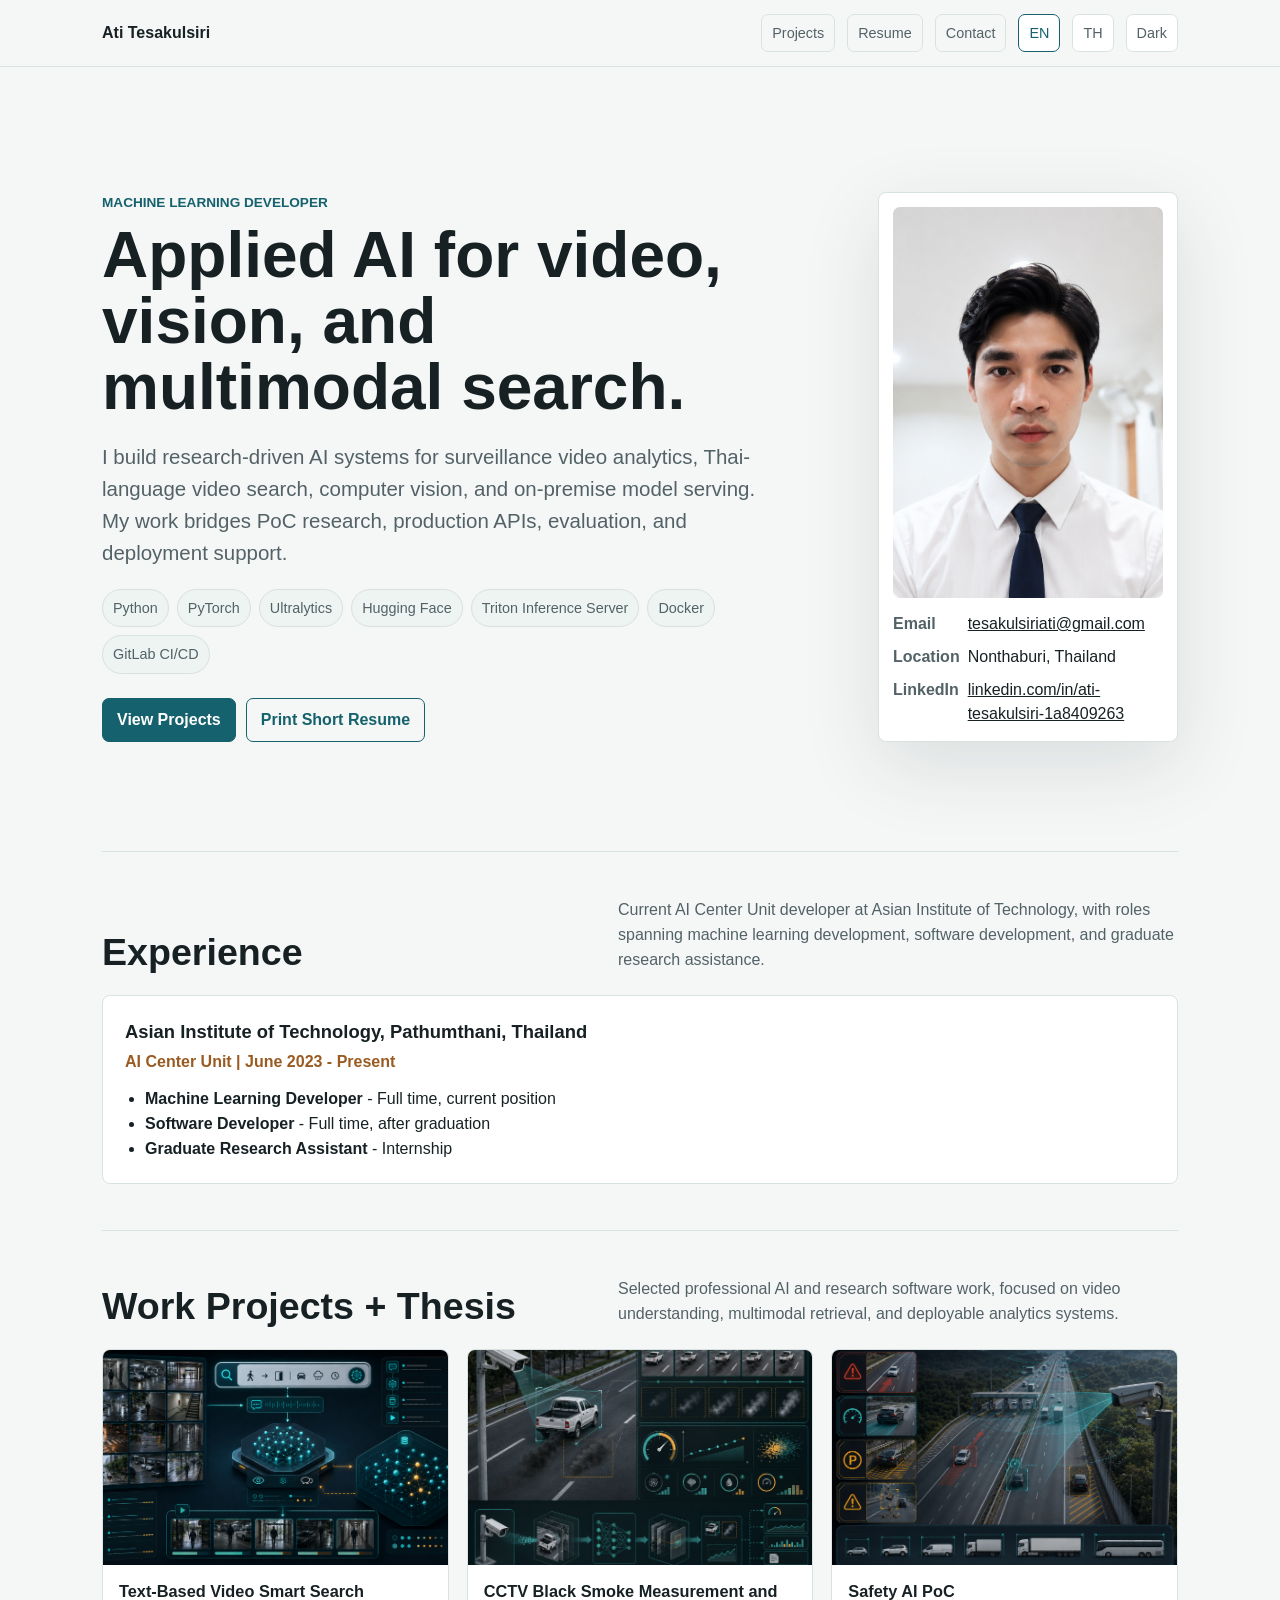
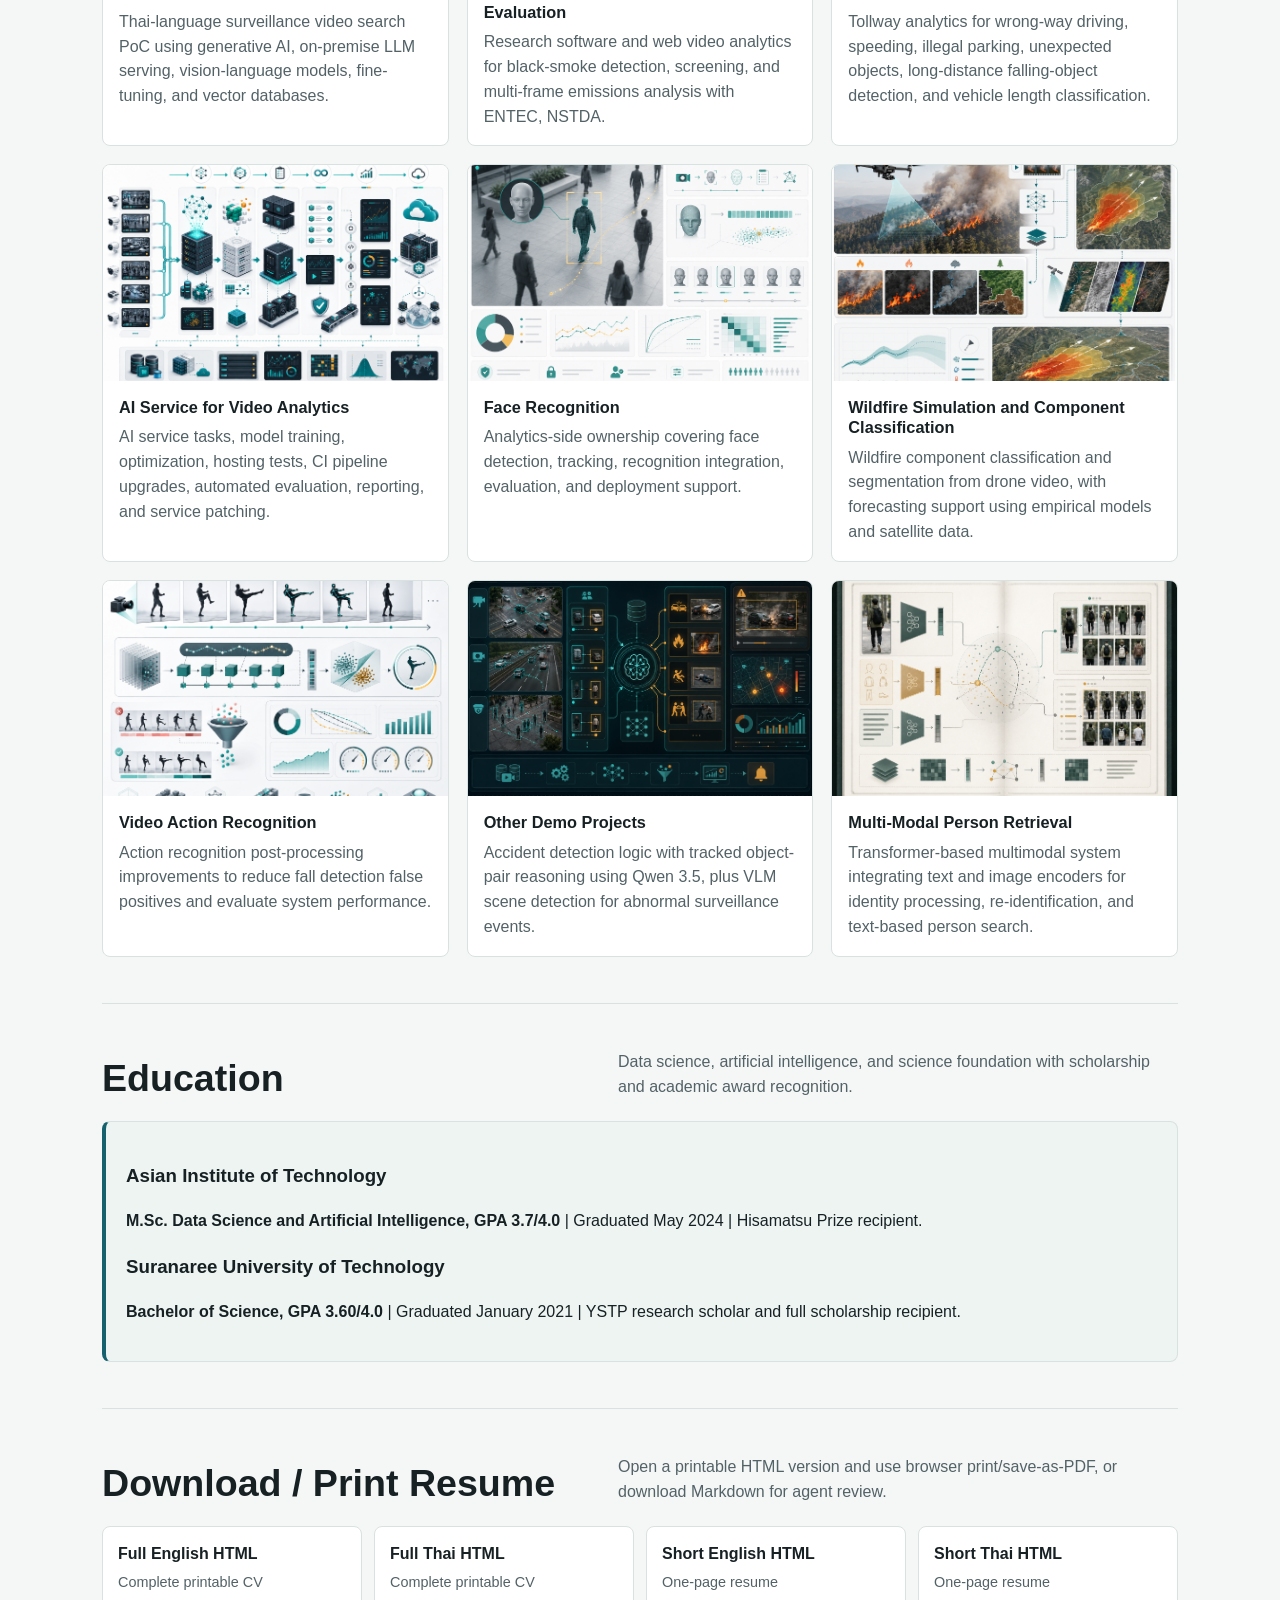
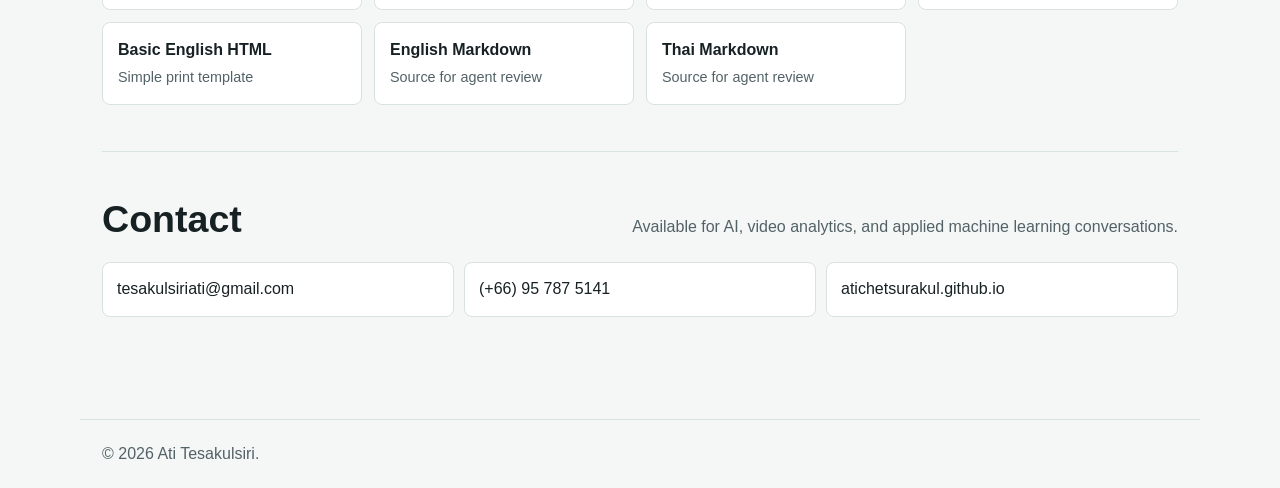
==== commit ef73a75a: "Use generated project images" ====
--- a/index.html
+++ b/index.html
@@ -82,63 +82,63 @@
           </div>
           <div class="grid">
             <article class="project-card">
-              <img src="assets/images/projects/smart-search.svg" alt="Video search infographic">
+              <img src="assets/images/projects/smart-search.png" alt="Video search infographic">
               <div class="card-body">
                 <h3>Text-Based Video Smart Search</h3>
                 <p>Thai-language surveillance video search PoC using generative AI, on-premise LLM serving, vision-language models, fine-tuning, and vector databases.</p>
               </div>
             </article>
             <article class="project-card">
-              <img src="assets/images/projects/black-smoke.svg" alt="Black smoke detection infographic">
+              <img src="assets/images/projects/black-smoke.png" alt="Black smoke detection infographic">
               <div class="card-body">
                 <h3>CCTV Black Smoke Measurement and Evaluation</h3>
                 <p>Research software and web video analytics for black-smoke detection, screening, and multi-frame emissions analysis with ENTEC, NSTDA.</p>
               </div>
             </article>
             <article class="project-card">
-              <img src="assets/images/projects/safety-ai.svg" alt="Road safety AI infographic">
+              <img src="assets/images/projects/safety-ai.png" alt="Road safety AI infographic">
               <div class="card-body">
                 <h3>Safety AI PoC</h3>
                 <p>Tollway analytics for wrong-way driving, speeding, illegal parking, unexpected objects, long-distance falling-object detection, and vehicle length classification.</p>
               </div>
             </article>
             <article class="project-card">
-              <img src="assets/images/projects/video-analytics-service.svg" alt="AI service pipeline infographic">
+              <img src="assets/images/projects/video-analytics-service.png" alt="AI service pipeline infographic">
               <div class="card-body">
                 <h3>AI Service for Video Analytics</h3>
                 <p>AI service tasks, model training, optimization, hosting tests, CI pipeline upgrades, automated evaluation, reporting, and service patching.</p>
               </div>
             </article>
             <article class="project-card">
-              <img src="assets/images/projects/face-recognition.svg" alt="Face recognition infographic">
+              <img src="assets/images/projects/face-recognition.png" alt="Face recognition infographic">
               <div class="card-body">
                 <h3>Face Recognition</h3>
                 <p>Analytics-side ownership covering face detection, tracking, recognition integration, evaluation, and deployment support.</p>
               </div>
             </article>
             <article class="project-card">
-              <img src="assets/images/projects/wildfire.svg" alt="Wildfire analysis infographic">
+              <img src="assets/images/projects/wildfire.png" alt="Wildfire analysis infographic">
               <div class="card-body">
                 <h3>Wildfire Simulation and Component Classification</h3>
                 <p>Wildfire component classification and segmentation from drone video, with forecasting support using empirical models and satellite data.</p>
               </div>
             </article>
             <article class="project-card">
-              <img src="assets/images/projects/action-recognition.svg" alt="Video action recognition infographic">
+              <img src="assets/images/projects/action-recognition.png" alt="Video action recognition infographic">
               <div class="card-body">
                 <h3>Video Action Recognition</h3>
                 <p>Action recognition post-processing improvements to reduce fall detection false positives and evaluate system performance.</p>
               </div>
             </article>
             <article class="project-card">
-              <img src="assets/images/projects/demo-projects.svg" alt="Demo reasoning systems infographic">
+              <img src="assets/images/projects/demo-projects.png" alt="Demo reasoning systems infographic">
               <div class="card-body">
                 <h3>Other Demo Projects</h3>
                 <p>Accident detection logic with tracked object-pair reasoning using Qwen 3.5, plus VLM scene detection for abnormal surveillance events.</p>
               </div>
             </article>
             <article class="project-card">
-              <img src="assets/images/projects/thesis.svg" alt="Multimodal person retrieval infographic">
+              <img src="assets/images/projects/thesis.png" alt="Multimodal person retrieval infographic">
               <div class="card-body">
                 <h3>Multi-Modal Person Retrieval</h3>
                 <p>Transformer-based multimodal system integrating text and image encoders for identity processing, re-identification, and text-based person search.</p>
@@ -246,63 +246,63 @@
           </div>
           <div class="grid">
             <article class="project-card">
-              <img src="assets/images/projects/smart-search.svg" alt="อินโฟกราฟิกระบบค้นหาวิดีโอ">
+              <img src="assets/images/projects/smart-search.png" alt="อินโฟกราฟิกระบบค้นหาวิดีโอ">
               <div class="card-body">
                 <h3>ระบบค้นหาวิดีโออัจฉริยะด้วยข้อความ</h3>
                 <p>PoC สำหรับค้นหาวิดีโอกล้องวงจรปิดด้วยภาษาไทยโดยใช้ Generative AI, on-premise LLM serving, vision-language models, fine-tuning และ vector database</p>
               </div>
             </article>
             <article class="project-card">
-              <img src="assets/images/projects/black-smoke.svg" alt="อินโฟกราฟิกตรวจจับควันดำ">
+              <img src="assets/images/projects/black-smoke.png" alt="อินโฟกราฟิกตรวจจับควันดำ">
               <div class="card-body">
                 <h3>ระบบตรวจวัดและประเมินควันดำจากกล้อง CCTV</h3>
                 <p>ซอฟต์แวร์วิจัยและเว็บแอป video analytics สำหรับตรวจจับ คัดกรอง และวิเคราะห์ควันดำจากยานพาหนะร่วมกับ ENTEC, NSTDA</p>
               </div>
             </article>
             <article class="project-card">
-              <img src="assets/images/projects/safety-ai.svg" alt="อินโฟกราฟิก Safety AI">
+              <img src="assets/images/projects/safety-ai.png" alt="อินโฟกราฟิก Safety AI">
               <div class="card-body">
                 <h3>Safety AI PoC</h3>
                 <p>ระบบวิเคราะห์ทางพิเศษสำหรับขับย้อนศร ขับเร็ว จอดผิดกฎหมาย วัตถุแปลกปลอม วัตถุตกหล่นระยะไกล และจำแนกความยาวรถ</p>
               </div>
             </article>
             <article class="project-card">
-              <img src="assets/images/projects/video-analytics-service.svg" alt="อินโฟกราฟิก AI service">
+              <img src="assets/images/projects/video-analytics-service.png" alt="อินโฟกราฟิก AI service">
               <div class="card-body">
                 <h3>บริการปัญญาประดิษฐ์สำหรับระบบวิเคราะห์วิดีโอ</h3>
                 <p>งาน AI service, model training, optimization, hosting tests, CI pipeline, automated evaluation, reporting และ service patching</p>
               </div>
             </article>
             <article class="project-card">
-              <img src="assets/images/projects/face-recognition.svg" alt="อินโฟกราฟิกจดจำใบหน้า">
+              <img src="assets/images/projects/face-recognition.png" alt="อินโฟกราฟิกจดจำใบหน้า">
               <div class="card-body">
                 <h3>ระบบจดจำใบหน้า</h3>
                 <p>รับผิดชอบฝั่ง analytics-side ครอบคลุม face detection, tracking, recognition integration, evaluation และ deployment support</p>
               </div>
             </article>
             <article class="project-card">
-              <img src="assets/images/projects/wildfire.svg" alt="อินโฟกราฟิกไฟป่า">
+              <img src="assets/images/projects/wildfire.png" alt="อินโฟกราฟิกไฟป่า">
               <div class="card-body">
                 <h3>การจำลองไฟป่าและจำแนกองค์ประกอบของไฟป่า</h3>
                 <p>จำแนกองค์ประกอบไฟป่าและ segmentation จากวิดีโอโดรน พร้อมสนับสนุน forecasting ด้วย empirical models และข้อมูลดาวเทียม</p>
               </div>
             </article>
             <article class="project-card">
-              <img src="assets/images/projects/action-recognition.svg" alt="อินโฟกราฟิก action recognition">
+              <img src="assets/images/projects/action-recognition.png" alt="อินโฟกราฟิก action recognition">
               <div class="card-body">
                 <h3>การรู้จำการกระทำในวิดีโอ</h3>
                 <p>ปรับปรุง post-processing ของ action recognition เพื่อลด false positives ในการตรวจจับการล้ม และประเมินประสิทธิภาพระบบ</p>
               </div>
             </article>
             <article class="project-card">
-              <img src="assets/images/projects/demo-projects.svg" alt="อินโฟกราฟิก demo reasoning">
+              <img src="assets/images/projects/demo-projects.png" alt="อินโฟกราฟิก demo reasoning">
               <div class="card-body">
                 <h3>โครงการ Demo อื่น ๆ</h3>
                 <p>ระบบ accident detection ด้วย tracked object-pair reasoning และ Qwen 3.5 รวมถึง VLM scene detection สำหรับเหตุการณ์ผิดปกติในกล้องวงจรปิด</p>
               </div>
             </article>
             <article class="project-card">
-              <img src="assets/images/projects/thesis.svg" alt="อินโฟกราฟิก multimodal retrieval">
+              <img src="assets/images/projects/thesis.png" alt="อินโฟกราฟิก multimodal retrieval">
               <div class="card-body">
                 <h3>Multi-Modal Person Retrieval</h3>
                 <p>ระบบ Transformer-based multimodal ที่ผสาน text encoder และ image encoder สำหรับ identity processing, re-identification และ text-based person search</p>
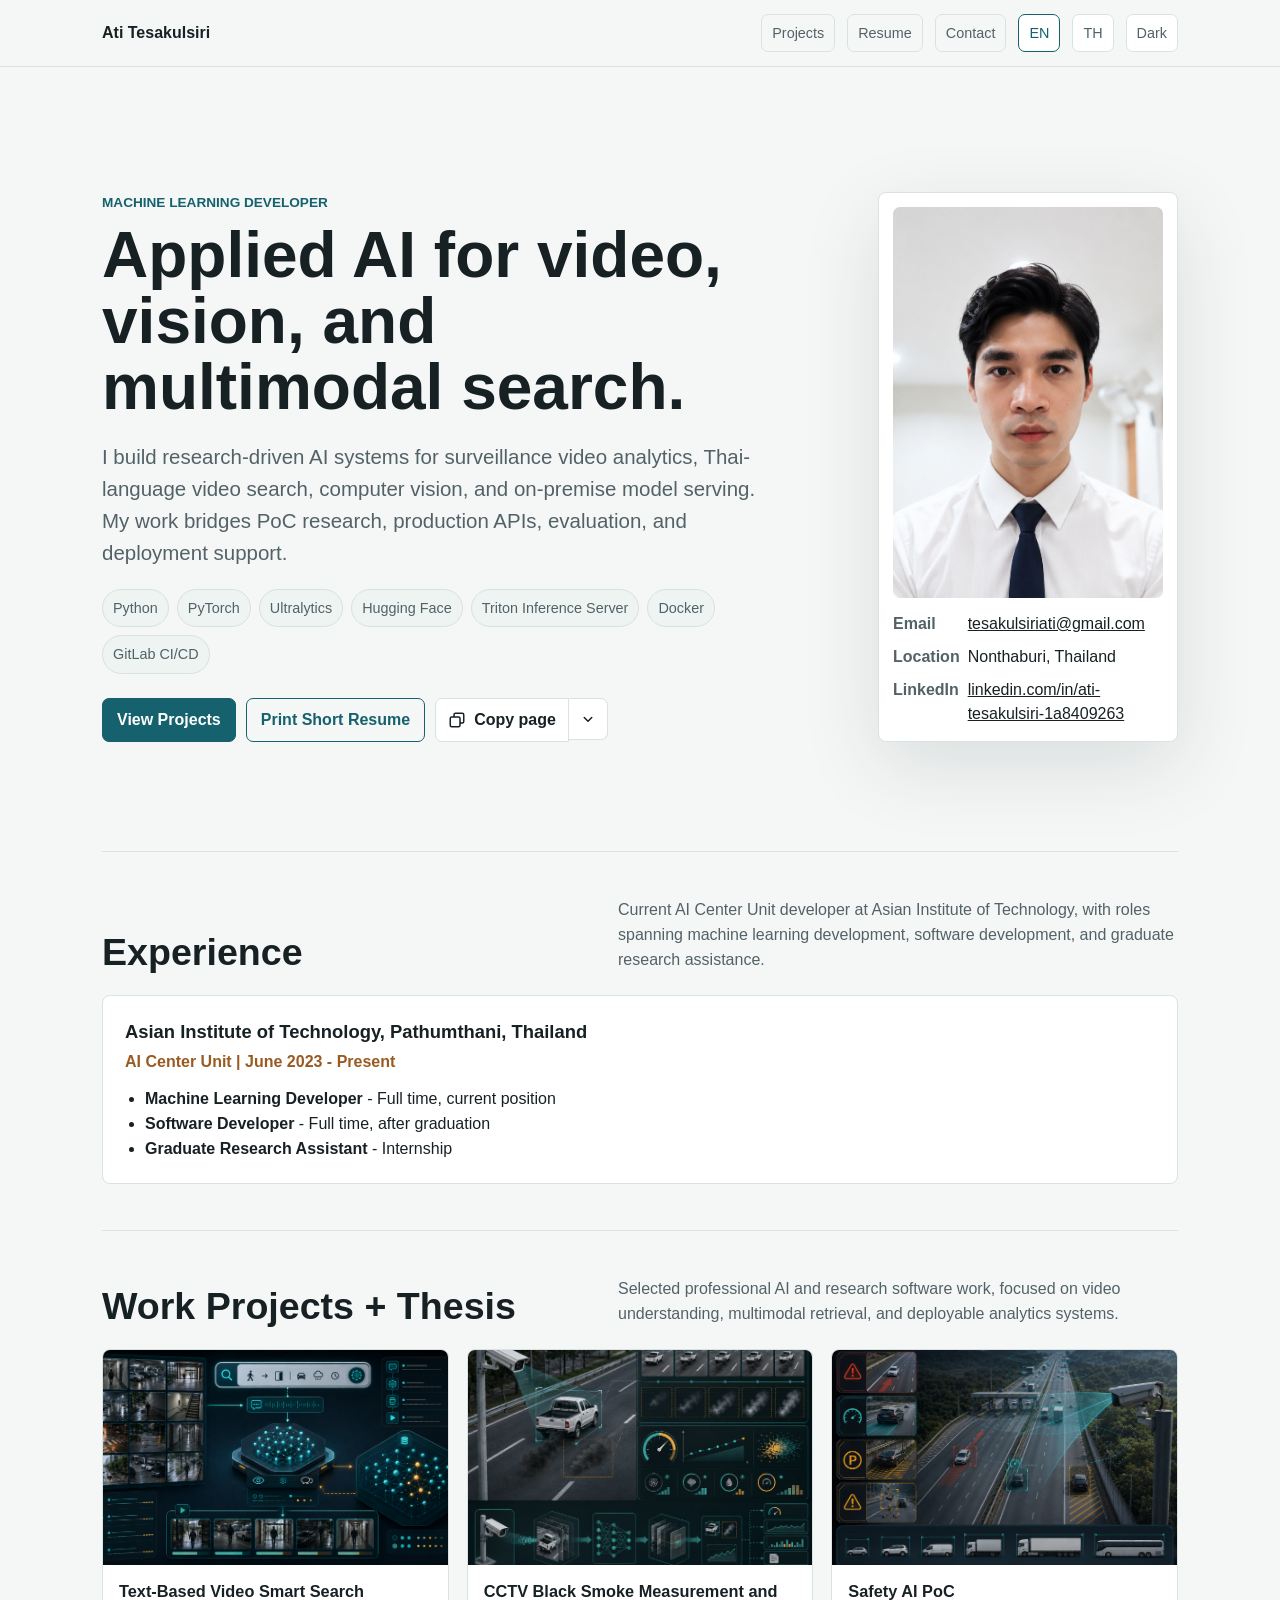
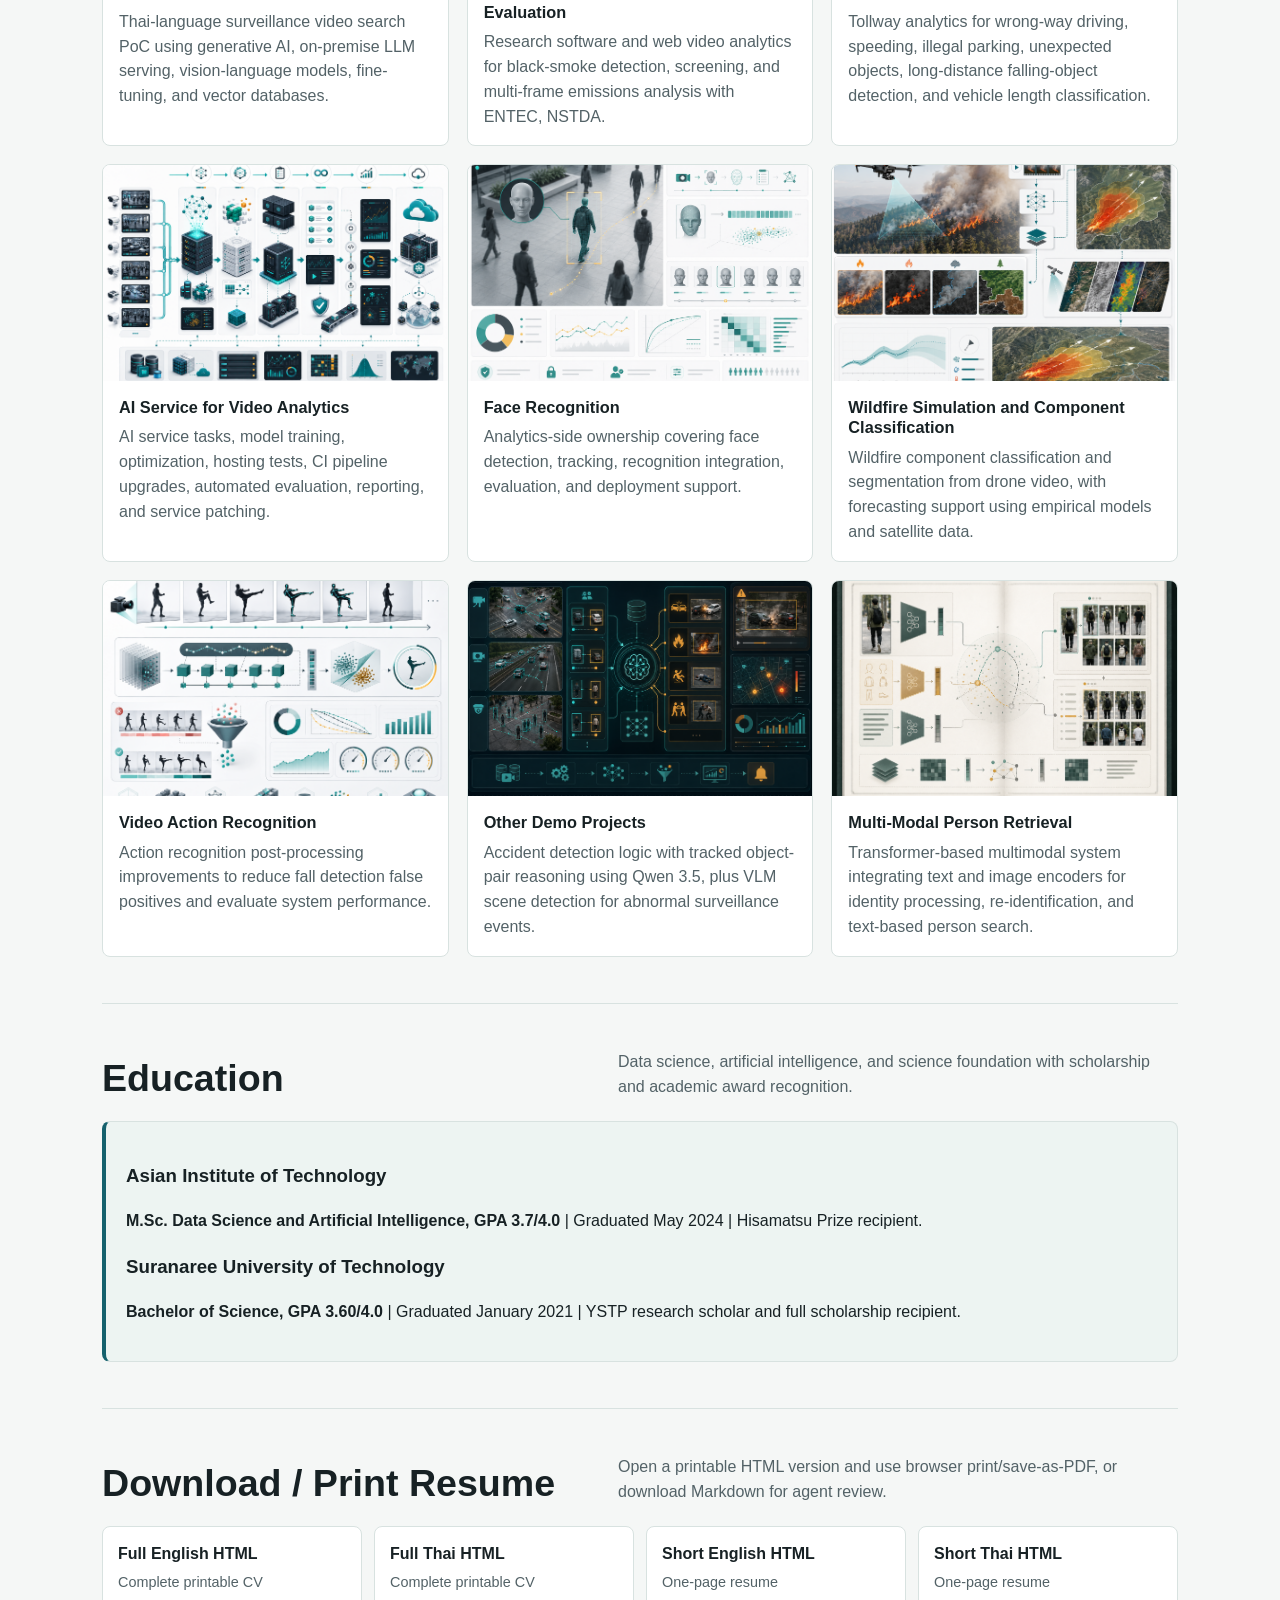
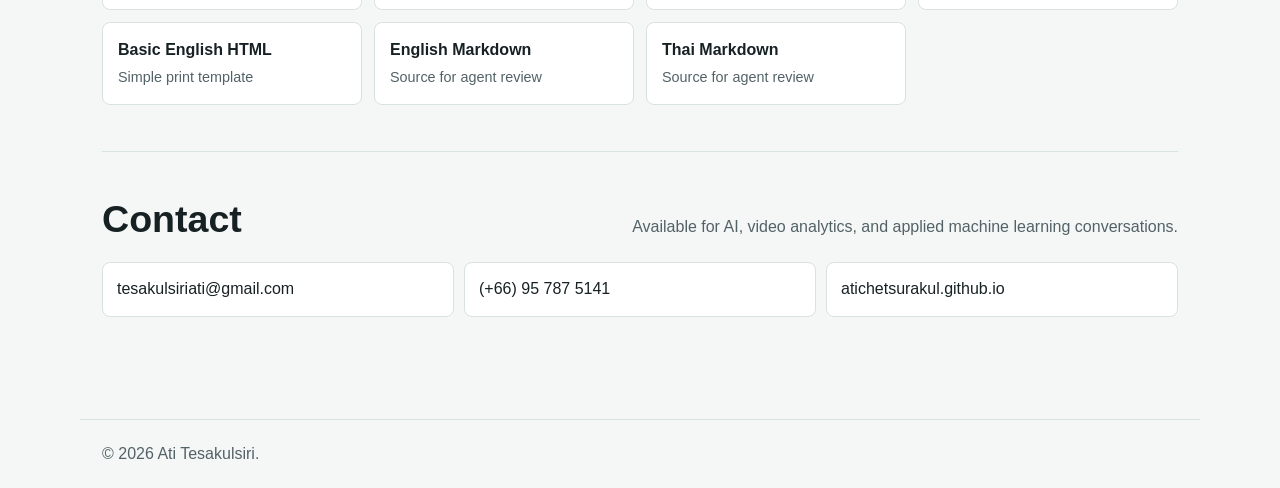
==== commit 5871e238: "message" ====
--- a/index.html
+++ b/index.html
@@ -43,6 +43,32 @@
             <div class="hero-actions">
               <a class="button" href="#projects" data-scroll-section="projects">View Projects</a>
               <a class="button secondary" href="downloads/cv-en-short.html">Print Short Resume</a>
+              <div class="markdown-action" data-markdown-source="downloads/cv-inen.md">
+                <button class="markdown-copy" type="button" data-copy-markdown>
+                  <svg aria-hidden="true" viewBox="0 0 24 24">
+                    <path d="M8 7V5a2 2 0 0 1 2-2h9a2 2 0 0 1 2 2v9a2 2 0 0 1-2 2h-2M5 8h9a2 2 0 0 1 2 2v9a2 2 0 0 1-2 2H5a2 2 0 0 1-2-2v-9a2 2 0 0 1 2-2Z"></path>
+                  </svg>
+                  <span data-copy-label>Copy page</span>
+                </button>
+                <details class="markdown-menu">
+                  <summary aria-label="More Markdown options">
+                    <svg aria-hidden="true" viewBox="0 0 24 24">
+                      <path d="m7 10 5 5 5-5"></path>
+                    </svg>
+                  </summary>
+                  <div class="markdown-menu-panel">
+                    <a href="downloads/cv-inen.md" target="_blank" rel="noopener">
+                      <strong>View as Markdown</strong>
+                      <span>Open the LLM-friendly source</span>
+                    </a>
+                    <a href="downloads/cv-inen.md" download>
+                      <strong>Download Markdown</strong>
+                      <span>Save the source file</span>
+                    </a>
+                  </div>
+                </details>
+                <span class="sr-only" role="status" aria-live="polite" data-copy-status></span>
+              </div>
             </div>
           </div>
           <aside class="profile-card" aria-label="Profile details">
@@ -207,6 +233,32 @@
             <div class="hero-actions">
               <a class="button" href="#projects" data-scroll-section="projects">ดูผลงาน</a>
               <a class="button secondary" href="downloads/cv-th-short.html">พิมพ์เรซูเม่แบบสั้น</a>
+              <div class="markdown-action" data-markdown-source="downloads/cv-inth.md">
+                <button class="markdown-copy" type="button" data-copy-markdown>
+                  <svg aria-hidden="true" viewBox="0 0 24 24">
+                    <path d="M8 7V5a2 2 0 0 1 2-2h9a2 2 0 0 1 2 2v9a2 2 0 0 1-2 2h-2M5 8h9a2 2 0 0 1 2 2v9a2 2 0 0 1-2 2H5a2 2 0 0 1-2-2v-9a2 2 0 0 1 2-2Z"></path>
+                  </svg>
+                  <span data-copy-label>คัดลอก Markdown</span>
+                </button>
+                <details class="markdown-menu">
+                  <summary aria-label="ตัวเลือก Markdown เพิ่มเติม">
+                    <svg aria-hidden="true" viewBox="0 0 24 24">
+                      <path d="m7 10 5 5 5-5"></path>
+                    </svg>
+                  </summary>
+                  <div class="markdown-menu-panel">
+                    <a href="downloads/cv-inth.md" target="_blank" rel="noopener">
+                      <strong>ดูเป็น Markdown</strong>
+                      <span>เปิด source สำหรับ LLM</span>
+                    </a>
+                    <a href="downloads/cv-inth.md" download>
+                      <strong>ดาวน์โหลด Markdown</strong>
+                      <span>บันทึกไฟล์ source</span>
+                    </a>
+                  </div>
+                </details>
+                <span class="sr-only" role="status" aria-live="polite" data-copy-status></span>
+              </div>
             </div>
           </div>
           <aside class="profile-card" aria-label="ข้อมูลติดต่อ">
--- a/assets/css/styles.css
+++ b/assets/css/styles.css
@@ -64,6 +64,17 @@
   top: 16px;
 }
 
+.sr-only {
+  height: 1px;
+  margin: -1px;
+  overflow: hidden;
+  padding: 0;
+  position: absolute;
+  width: 1px;
+  clip: rect(0, 0, 0, 0);
+  white-space: nowrap;
+}
+
 .site-header {
   backdrop-filter: blur(18px);
   background: color-mix(in srgb, var(--bg) 86%, transparent);
@@ -180,6 +191,112 @@
   color: var(--accent);
 }
 
+.markdown-action {
+  display: inline-flex;
+  position: relative;
+}
+
+.markdown-copy,
+.markdown-menu summary {
+  align-items: center;
+  background: var(--panel);
+  border: 1px solid var(--line);
+  color: var(--ink);
+  cursor: pointer;
+  display: inline-flex;
+  font: inherit;
+  font-weight: 800;
+  min-height: 42px;
+}
+
+.markdown-copy {
+  border-radius: 7px 0 0 7px;
+  gap: 8px;
+  padding: 9px 12px;
+}
+
+.markdown-copy:hover,
+.markdown-copy:focus-visible,
+.markdown-menu summary:hover,
+.markdown-menu summary:focus-visible,
+.markdown-menu[open] summary {
+  border-color: var(--accent);
+  color: var(--accent);
+}
+
+.markdown-copy.is-copied {
+  color: var(--accent);
+}
+
+.markdown-copy.is-error {
+  border-color: var(--accent-2);
+  color: var(--accent-2);
+}
+
+.markdown-copy svg,
+.markdown-menu summary svg {
+  fill: none;
+  height: 18px;
+  stroke: currentColor;
+  stroke-linecap: round;
+  stroke-linejoin: round;
+  stroke-width: 2;
+  width: 18px;
+}
+
+.markdown-menu {
+  position: relative;
+}
+
+.markdown-menu summary {
+  border-left: 0;
+  border-radius: 0 7px 7px 0;
+  justify-content: center;
+  list-style: none;
+  padding: 9px 10px;
+}
+
+.markdown-menu summary::-webkit-details-marker {
+  display: none;
+}
+
+.markdown-menu-panel {
+  background: var(--panel);
+  border: 1px solid var(--line);
+  border-radius: 8px;
+  box-shadow: var(--shadow);
+  min-width: 230px;
+  padding: 6px;
+  position: absolute;
+  right: 0;
+  top: calc(100% + 8px);
+  z-index: 10;
+}
+
+.markdown-menu-panel a {
+  border-radius: 6px;
+  display: block;
+  padding: 9px 10px;
+  text-decoration: none;
+}
+
+.markdown-menu-panel a:hover,
+.markdown-menu-panel a:focus-visible {
+  background: var(--panel-strong);
+}
+
+.markdown-menu-panel strong,
+.markdown-menu-panel span {
+  display: block;
+}
+
+.markdown-menu-panel span {
+  color: var(--muted);
+  font-size: 0.82rem;
+  font-weight: 400;
+  margin-top: 2px;
+}
+
 .profile-card {
   background: var(--panel);
   border: 1px solid var(--line);
@@ -417,6 +534,11 @@
   .control {
     font-size: 0.84rem;
   }
+
+  .markdown-menu-panel {
+    left: 0;
+    right: auto;
+  }
 }
 
 @media print {
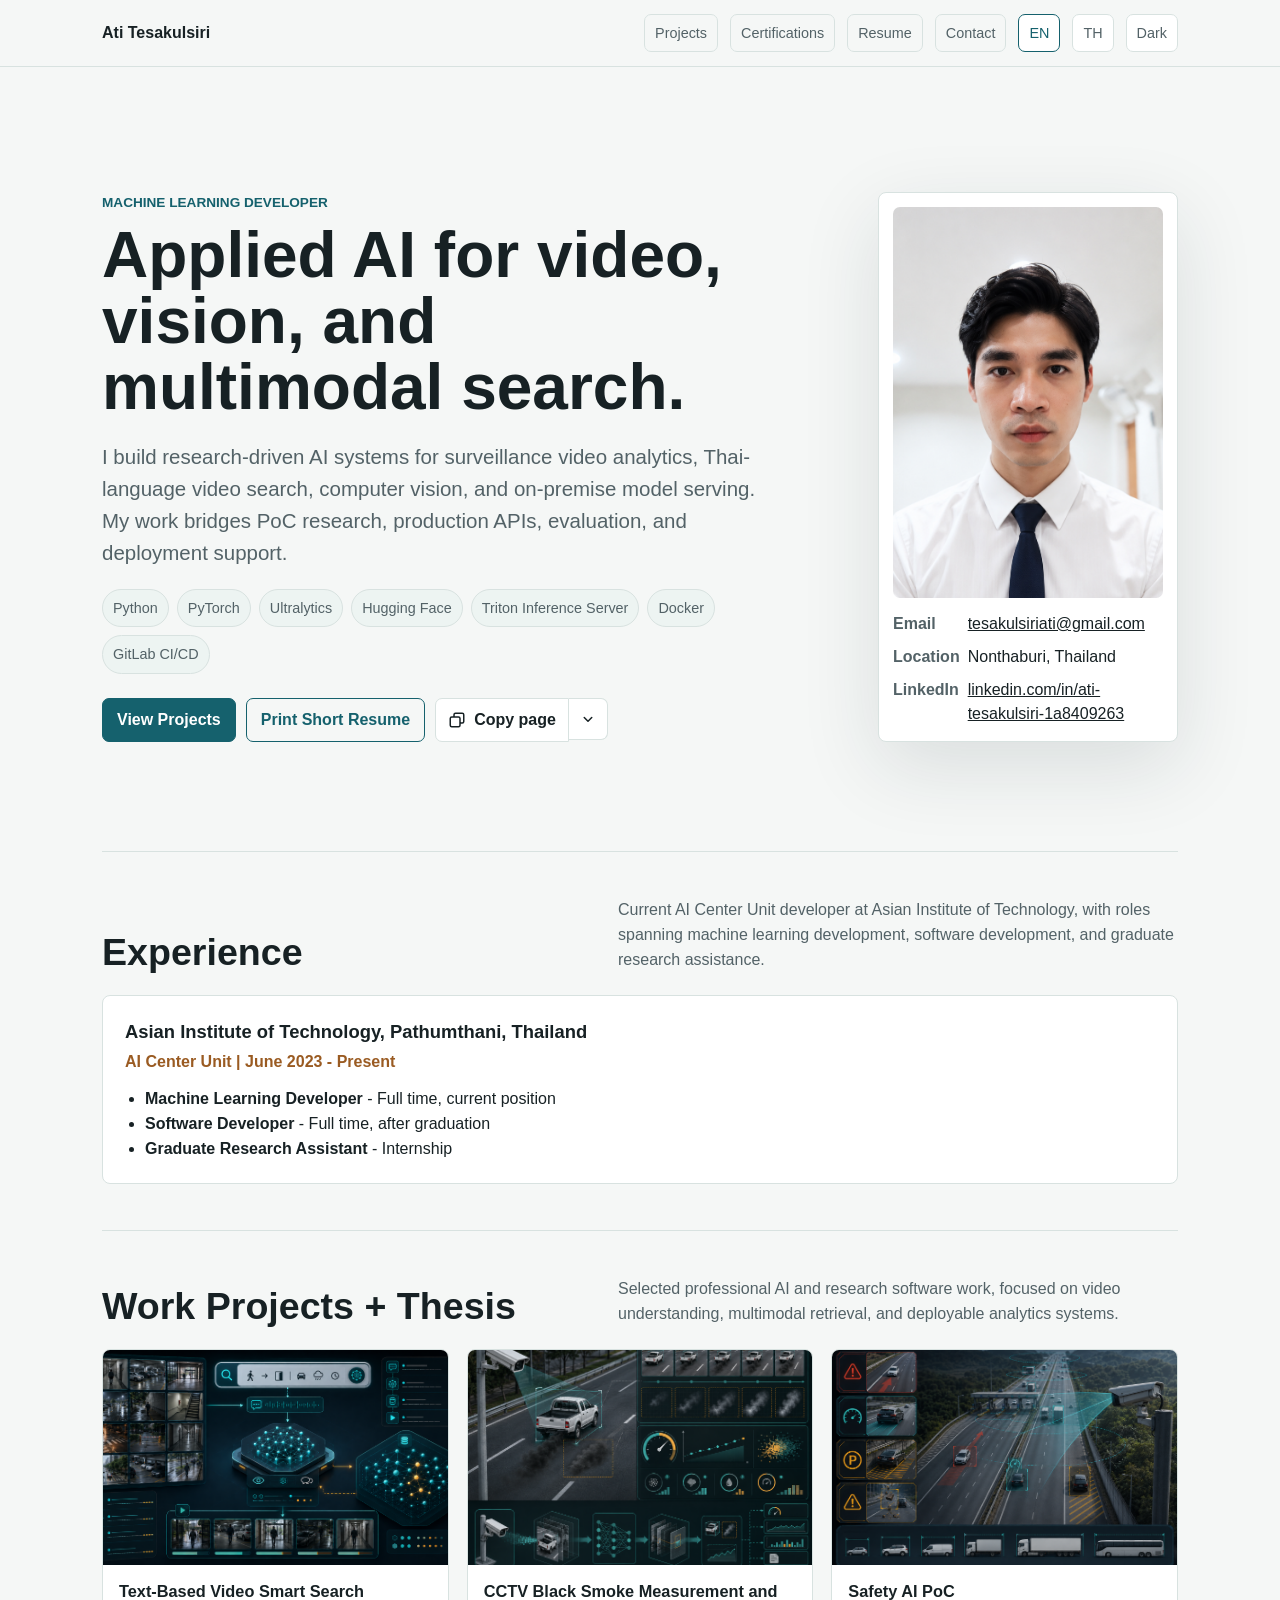
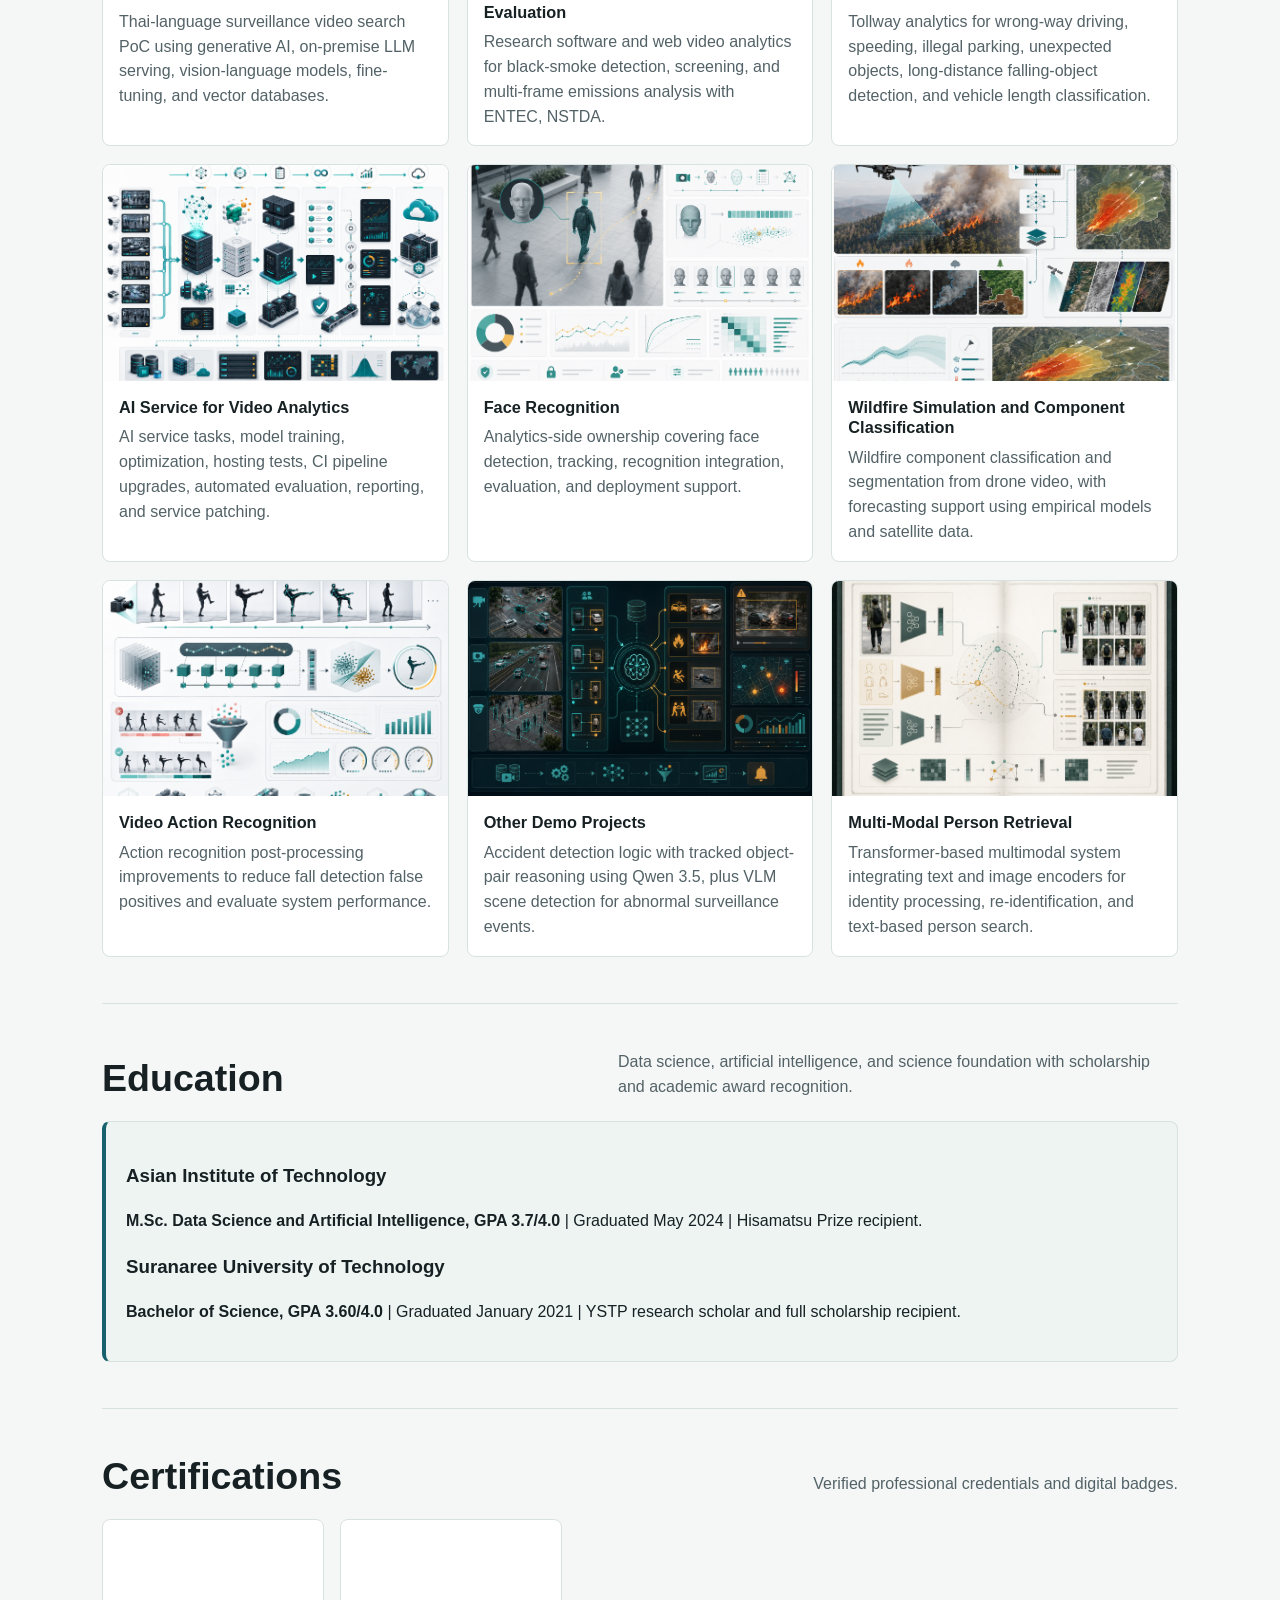
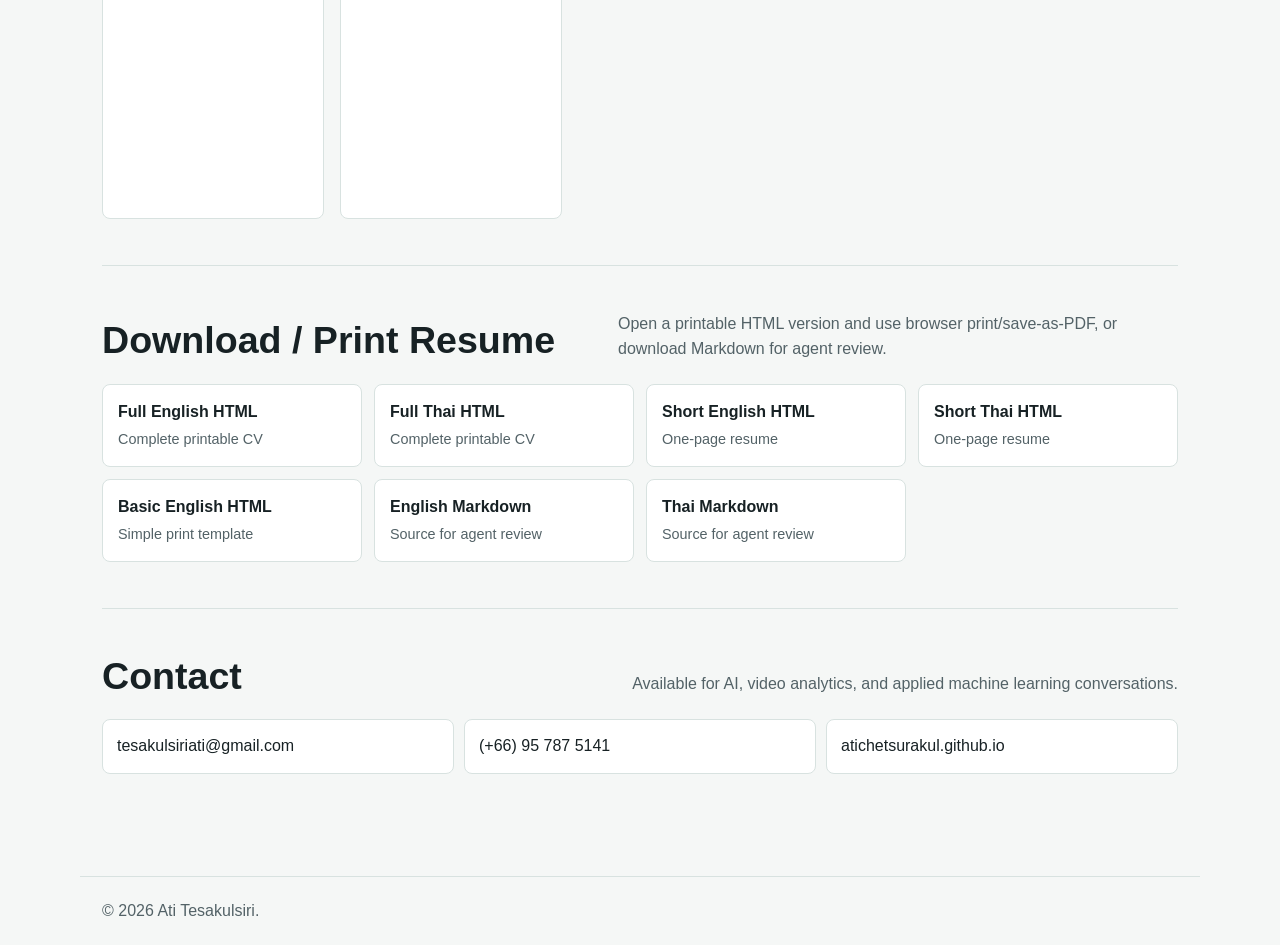
==== commit 9bd5a52d: "update button update cert" ====
--- a/index.html
+++ b/index.html
@@ -15,6 +15,7 @@
         <a class="brand" href="#">Ati Tesakulsiri</a>
         <div class="nav-links">
           <a href="#projects" data-scroll-section="projects" data-label-en="Projects" data-label-th="ผลงาน">Projects</a>
+          <a href="#certifications" data-scroll-section="certifications" data-label-en="Certifications" data-label-th="ใบรับรอง">Certifications</a>
           <a href="#resume" data-scroll-section="resume" data-label-en="Resume" data-label-th="เรซูเม่">Resume</a>
           <a href="#contact" data-scroll-section="contact" data-label-en="Contact" data-label-th="ติดต่อ">Contact</a>
           <button class="control is-active" type="button" data-set-lang="en" aria-pressed="true">EN</button>
@@ -186,6 +187,21 @@
           </div>
         </section>
 
+        <section id="certifications" class="section" data-section="certifications" aria-labelledby="certifications-title-en">
+          <div class="section-head">
+            <h2 id="certifications-title-en">Certifications</h2>
+            <p>Verified professional credentials and digital badges.</p>
+          </div>
+          <div class="certification-grid">
+            <div class="certification-badge" aria-label="Credly certification badge">
+              <div data-iframe-width="150" data-iframe-height="270" data-share-badge-id="37366a96-dc82-4f6a-b3a5-1a34faba28f0" data-share-badge-host="https://www.credly.com"></div>
+            </div>
+            <div class="certification-badge" aria-label="Credly certification badge">
+              <div data-iframe-width="150" data-iframe-height="270" data-share-badge-id="9b8fa800-9750-4112-a1b1-28ba5f8a7105" data-share-badge-host="https://www.credly.com"></div>
+            </div>
+          </div>
+        </section>
+
         <section id="resume" class="section" data-section="resume" aria-labelledby="resume-title-en">
           <div class="section-head">
             <h2 id="resume-title-en">Download / Print Resume</h2>
@@ -376,6 +392,21 @@
           </div>
         </section>
 
+        <section class="section" data-section="certifications" aria-labelledby="certifications-title-th">
+          <div class="section-head">
+            <h2 id="certifications-title-th">ใบรับรอง</h2>
+            <p>ใบรับรองวิชาชีพและ digital badges ที่ตรวจสอบได้</p>
+          </div>
+          <div class="certification-grid">
+            <div class="certification-badge" aria-label="Credly certification badge">
+              <div data-iframe-width="150" data-iframe-height="270" data-share-badge-id="37366a96-dc82-4f6a-b3a5-1a34faba28f0" data-share-badge-host="https://www.credly.com"></div>
+            </div>
+            <div class="certification-badge" aria-label="Credly certification badge">
+              <div data-iframe-width="150" data-iframe-height="270" data-share-badge-id="9b8fa800-9750-4112-a1b1-28ba5f8a7105" data-share-badge-host="https://www.credly.com"></div>
+            </div>
+          </div>
+        </section>
+
         <section class="section" data-section="resume" aria-labelledby="resume-title-th">
           <div class="section-head">
             <h2 id="resume-title-th">ดาวน์โหลด / พิมพ์เรซูเม่</h2>
@@ -410,5 +441,6 @@
       <span>© <span data-current-year></span> Ati Tesakulsiri.</span>
     </footer>
     <script src="assets/js/app.js"></script>
+    <script type="text/javascript" async src="https://cdn.credly.com/assets/utilities/embed.js"></script>
   </body>
 </html>
--- a/assets/css/styles.css
+++ b/assets/css/styles.css
@@ -453,6 +453,25 @@
   padding: 20px;
 }
 
+.certification-grid {
+  align-items: stretch;
+  display: grid;
+  gap: 16px;
+  grid-template-columns: repeat(2, minmax(180px, 1fr));
+  max-width: 460px;
+}
+
+.certification-badge {
+  align-items: center;
+  background: var(--panel);
+  border: 1px solid var(--line);
+  border-radius: 8px;
+  display: flex;
+  justify-content: center;
+  min-height: 300px;
+  padding: 14px;
+}
+
 .download-grid {
   display: grid;
   gap: 12px;
@@ -505,6 +524,7 @@
 @media (max-width: 900px) {
   .hero,
   .grid,
+  .certification-grid,
   .download-grid,
   .contact-list {
     grid-template-columns: 1fr;
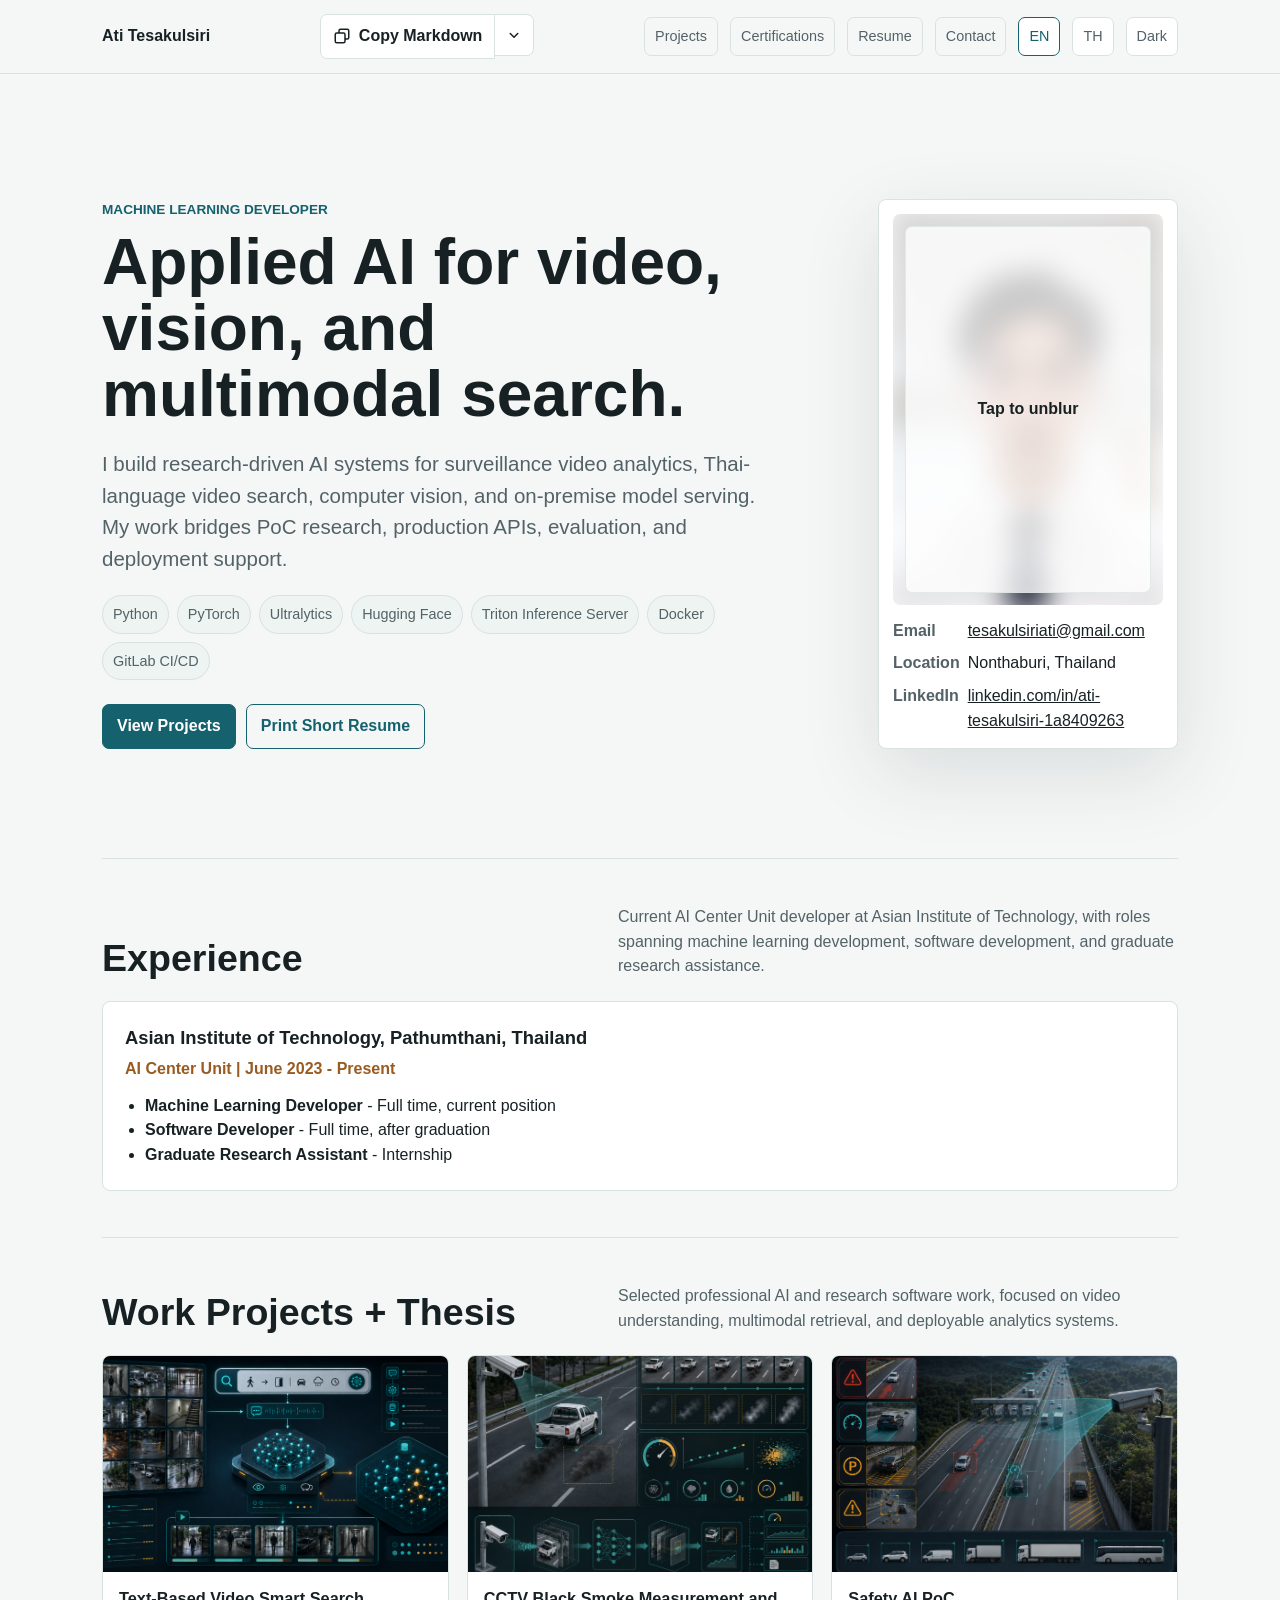
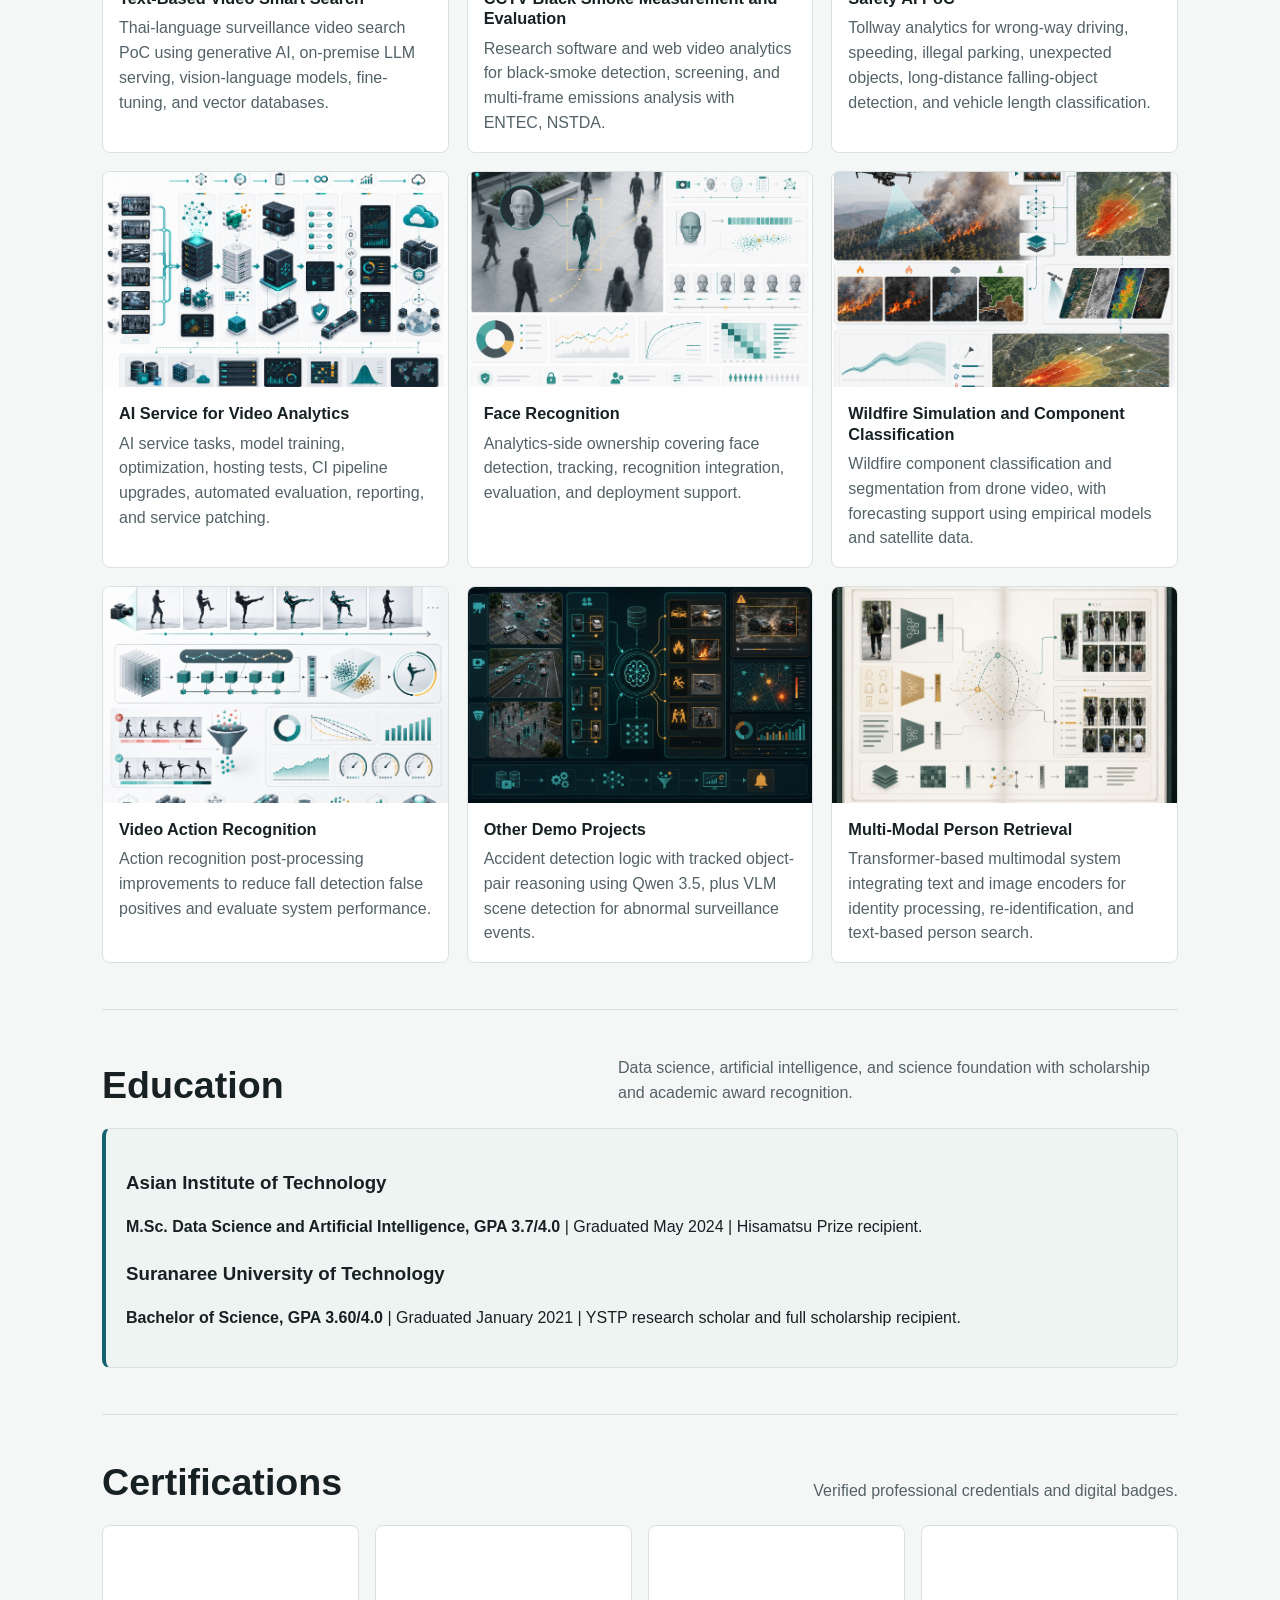
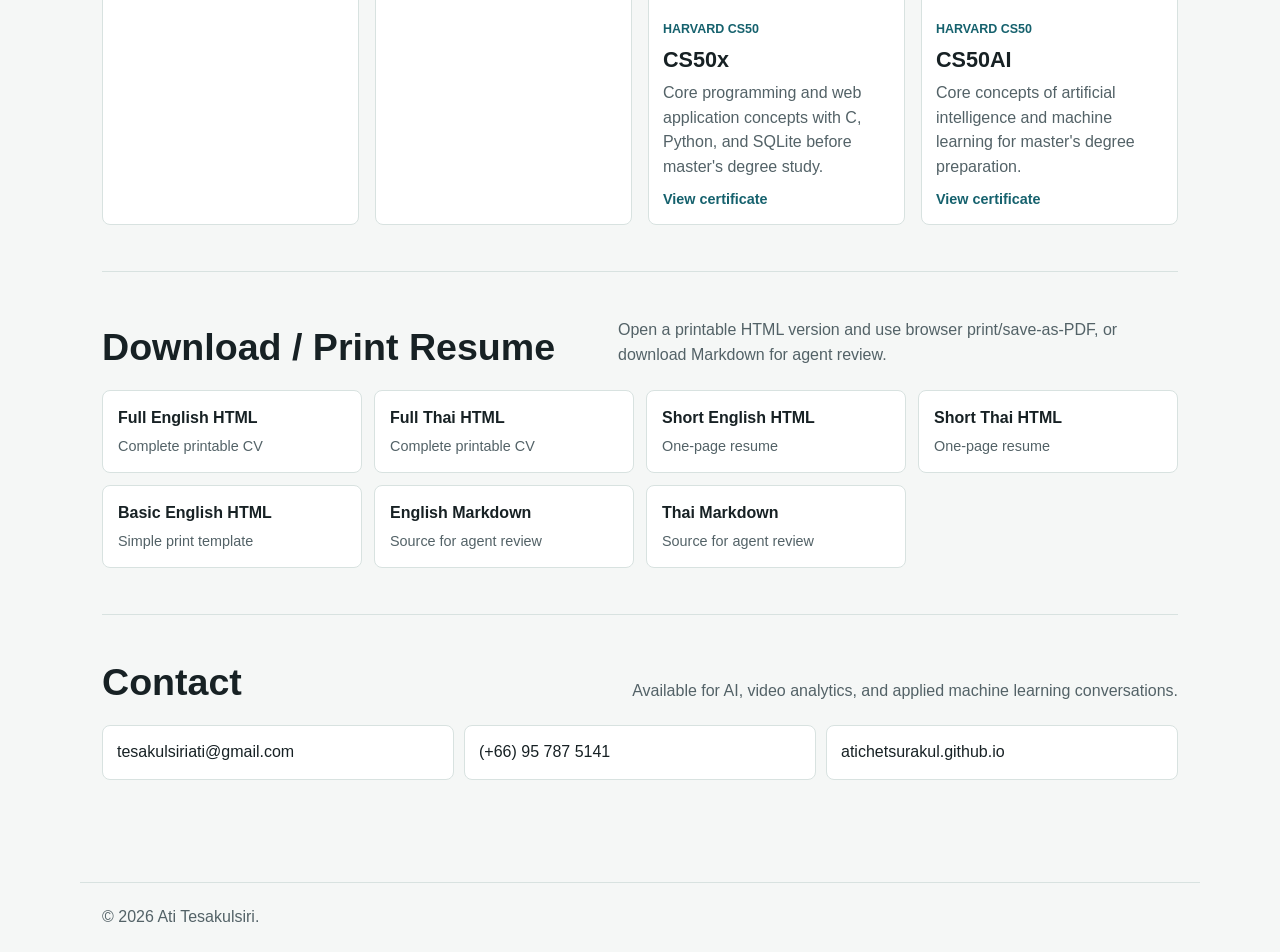
==== commit 3d2af8c5: "update" ====
--- a/index.html
+++ b/index.html
@@ -13,6 +13,32 @@
     <header class="site-header">
       <nav class="nav" aria-label="Primary navigation">
         <a class="brand" href="#">Ati Tesakulsiri</a>
+        <div class="markdown-action nav-markdown" data-markdown-source="downloads/cv-inen.md" data-markdown-source-en="downloads/cv-inen.md" data-markdown-source-th="downloads/cv-inth.md">
+          <button class="markdown-copy" type="button" data-copy-markdown>
+            <svg aria-hidden="true" viewBox="0 0 24 24">
+              <path d="M8 7V5a2 2 0 0 1 2-2h9a2 2 0 0 1 2 2v9a2 2 0 0 1-2 2h-2M5 8h9a2 2 0 0 1 2 2v9a2 2 0 0 1-2 2H5a2 2 0 0 1-2-2v-9a2 2 0 0 1 2-2Z"></path>
+            </svg>
+            <span data-copy-label data-label-en="Copy Markdown" data-label-th="คัดลอก Markdown">Copy Markdown</span>
+          </button>
+          <details class="markdown-menu">
+            <summary aria-label="More Markdown options">
+              <svg aria-hidden="true" viewBox="0 0 24 24">
+                <path d="m7 10 5 5 5-5"></path>
+              </svg>
+            </summary>
+            <div class="markdown-menu-panel">
+              <a href="downloads/cv-inen.md" target="_blank" rel="noopener" data-markdown-view>
+                <strong data-label-en="View as Markdown" data-label-th="ดูเป็น Markdown">View as Markdown</strong>
+                <span data-label-en="Open the LLM-friendly source" data-label-th="เปิด source สำหรับ LLM">Open the LLM-friendly source</span>
+              </a>
+              <a href="downloads/cv-inen.md" download data-markdown-download>
+                <strong data-label-en="Download Markdown" data-label-th="ดาวน์โหลด Markdown">Download Markdown</strong>
+                <span data-label-en="Save the source file" data-label-th="บันทึกไฟล์ source">Save the source file</span>
+              </a>
+            </div>
+          </details>
+          <span class="sr-only" role="status" aria-live="polite" data-copy-status></span>
+        </div>
         <div class="nav-links">
           <a href="#projects" data-scroll-section="projects" data-label-en="Projects" data-label-th="ผลงาน">Projects</a>
           <a href="#certifications" data-scroll-section="certifications" data-label-en="Certifications" data-label-th="ใบรับรอง">Certifications</a>
@@ -44,37 +70,14 @@
             <div class="hero-actions">
               <a class="button" href="#projects" data-scroll-section="projects">View Projects</a>
               <a class="button secondary" href="downloads/cv-en-short.html">Print Short Resume</a>
-              <div class="markdown-action" data-markdown-source="downloads/cv-inen.md">
-                <button class="markdown-copy" type="button" data-copy-markdown>
-                  <svg aria-hidden="true" viewBox="0 0 24 24">
-                    <path d="M8 7V5a2 2 0 0 1 2-2h9a2 2 0 0 1 2 2v9a2 2 0 0 1-2 2h-2M5 8h9a2 2 0 0 1 2 2v9a2 2 0 0 1-2 2H5a2 2 0 0 1-2-2v-9a2 2 0 0 1 2-2Z"></path>
-                  </svg>
-                  <span data-copy-label>Copy page</span>
-                </button>
-                <details class="markdown-menu">
-                  <summary aria-label="More Markdown options">
-                    <svg aria-hidden="true" viewBox="0 0 24 24">
-                      <path d="m7 10 5 5 5-5"></path>
-                    </svg>
-                  </summary>
-                  <div class="markdown-menu-panel">
-                    <a href="downloads/cv-inen.md" target="_blank" rel="noopener">
-                      <strong>View as Markdown</strong>
-                      <span>Open the LLM-friendly source</span>
-                    </a>
-                    <a href="downloads/cv-inen.md" download>
-                      <strong>Download Markdown</strong>
-                      <span>Save the source file</span>
-                    </a>
-                  </div>
-                </details>
-                <span class="sr-only" role="status" aria-live="polite" data-copy-status></span>
-              </div>
             </div>
           </div>
           <aside class="profile-card" aria-label="Profile details">
-            <img class="theme-profile theme-profile-light" src="assets/images/profile.png" alt="Ati Tesakulsiri portrait">
-            <img class="theme-profile theme-profile-dark" src="assets/images/profile-dark.png" alt="Ati Tesakulsiri portrait">
+            <div class="profile-image-wrap">
+              <img class="theme-profile theme-profile-light" src="assets/images/profile.png" alt="Ati Tesakulsiri portrait">
+              <img class="theme-profile theme-profile-dark" src="assets/images/profile-dark.png" alt="Ati Tesakulsiri portrait">
+              <button class="profile-reveal" type="button" aria-pressed="false" data-profile-reveal>Tap to unblur</button>
+            </div>
             <dl>
               <dt>Email</dt>
               <dd><a href="mailto:tesakulsiriati@gmail.com">tesakulsiriati@gmail.com</a></dd>
@@ -199,6 +202,18 @@
             <div class="certification-badge" aria-label="Credly certification badge">
               <div data-iframe-width="150" data-iframe-height="270" data-share-badge-id="9b8fa800-9750-4112-a1b1-28ba5f8a7105" data-share-badge-host="https://www.credly.com"></div>
             </div>
+            <a class="certification-card" href="https://certificates.cs50.io/3754a2b9-0e35-440f-928b-9ff6959c5992.pdf?size=letter" target="_blank" rel="noopener">
+              <span>Harvard CS50</span>
+              <h3>CS50x</h3>
+              <p>Core programming and web application concepts with C, Python, and SQLite before master's degree study.</p>
+              <strong>View certificate</strong>
+            </a>
+            <a class="certification-card" href="https://certificates.cs50.io/dab00252-47f3-417e-a438-5988f85d8ee1.pdf?size=letter" target="_blank" rel="noopener">
+              <span>Harvard CS50</span>
+              <h3>CS50AI</h3>
+              <p>Core concepts of artificial intelligence and machine learning for master's degree preparation.</p>
+              <strong>View certificate</strong>
+            </a>
           </div>
         </section>
 
@@ -249,37 +264,14 @@
             <div class="hero-actions">
               <a class="button" href="#projects" data-scroll-section="projects">ดูผลงาน</a>
               <a class="button secondary" href="downloads/cv-th-short.html">พิมพ์เรซูเม่แบบสั้น</a>
-              <div class="markdown-action" data-markdown-source="downloads/cv-inth.md">
-                <button class="markdown-copy" type="button" data-copy-markdown>
-                  <svg aria-hidden="true" viewBox="0 0 24 24">
-                    <path d="M8 7V5a2 2 0 0 1 2-2h9a2 2 0 0 1 2 2v9a2 2 0 0 1-2 2h-2M5 8h9a2 2 0 0 1 2 2v9a2 2 0 0 1-2 2H5a2 2 0 0 1-2-2v-9a2 2 0 0 1 2-2Z"></path>
-                  </svg>
-                  <span data-copy-label>คัดลอก Markdown</span>
-                </button>
-                <details class="markdown-menu">
-                  <summary aria-label="ตัวเลือก Markdown เพิ่มเติม">
-                    <svg aria-hidden="true" viewBox="0 0 24 24">
-                      <path d="m7 10 5 5 5-5"></path>
-                    </svg>
-                  </summary>
-                  <div class="markdown-menu-panel">
-                    <a href="downloads/cv-inth.md" target="_blank" rel="noopener">
-                      <strong>ดูเป็น Markdown</strong>
-                      <span>เปิด source สำหรับ LLM</span>
-                    </a>
-                    <a href="downloads/cv-inth.md" download>
-                      <strong>ดาวน์โหลด Markdown</strong>
-                      <span>บันทึกไฟล์ source</span>
-                    </a>
-                  </div>
-                </details>
-                <span class="sr-only" role="status" aria-live="polite" data-copy-status></span>
-              </div>
             </div>
           </div>
           <aside class="profile-card" aria-label="ข้อมูลติดต่อ">
-            <img class="theme-profile theme-profile-light" src="assets/images/profile.png" alt="ภาพถ่ายอธิ เตสกุลศิริ">
-            <img class="theme-profile theme-profile-dark" src="assets/images/profile-dark.png" alt="ภาพถ่ายอธิ เตสกุลศิริ">
+            <div class="profile-image-wrap">
+              <img class="theme-profile theme-profile-light" src="assets/images/profile.png" alt="ภาพถ่ายอธิ เตสกุลศิริ">
+              <img class="theme-profile theme-profile-dark" src="assets/images/profile-dark.png" alt="ภาพถ่ายอธิ เตสกุลศิริ">
+              <button class="profile-reveal" type="button" aria-pressed="false" data-profile-reveal>แตะเพื่อดูภาพ</button>
+            </div>
             <dl>
               <dt>อีเมล</dt>
               <dd><a href="mailto:tesakulsiriati@gmail.com">tesakulsiriati@gmail.com</a></dd>
@@ -404,6 +396,18 @@
             <div class="certification-badge" aria-label="Credly certification badge">
               <div data-iframe-width="150" data-iframe-height="270" data-share-badge-id="9b8fa800-9750-4112-a1b1-28ba5f8a7105" data-share-badge-host="https://www.credly.com"></div>
             </div>
+            <a class="certification-card" href="https://certificates.cs50.io/3754a2b9-0e35-440f-928b-9ff6959c5992.pdf?size=letter" target="_blank" rel="noopener">
+              <span>Harvard CS50</span>
+              <h3>CS50x</h3>
+              <p>พื้นฐาน programming และ web application ด้วย C, Python และ SQLite ก่อนศึกษาต่อระดับปริญญาโท</p>
+              <strong>ดูใบรับรอง</strong>
+            </a>
+            <a class="certification-card" href="https://certificates.cs50.io/dab00252-47f3-417e-a438-5988f85d8ee1.pdf?size=letter" target="_blank" rel="noopener">
+              <span>Harvard CS50</span>
+              <h3>CS50AI</h3>
+              <p>พื้นฐาน Artificial Intelligence และ Machine Learning เพื่อเตรียมความพร้อมสำหรับการศึกษาระดับปริญญาโท</p>
+              <strong>ดูใบรับรอง</strong>
+            </a>
           </div>
         </section>
 
--- a/assets/css/styles.css
+++ b/assets/css/styles.css
@@ -107,6 +107,10 @@
   gap: 12px;
 }
 
+.nav-markdown {
+  flex: 0 0 auto;
+}
+
 .nav-links a,
 .control {
   border: 1px solid var(--line);
@@ -307,11 +311,54 @@
   padding: 14px;
 }
 
+.profile-image-wrap {
+  border-radius: 7px;
+  overflow: hidden;
+  position: relative;
+}
+
 .profile-card img {
   border-radius: 7px;
   aspect-ratio: 633 / 916;
+  filter: blur(14px);
   object-fit: cover;
+  transform: scale(1.04);
+  transition: filter 180ms ease, transform 180ms ease;
   width: 100%;
+}
+
+.profile-card.is-profile-revealed img {
+  filter: none;
+  transform: none;
+}
+
+.profile-reveal {
+  align-items: center;
+  background: color-mix(in srgb, var(--panel) 78%, transparent);
+  border: 1px solid color-mix(in srgb, var(--line) 72%, transparent);
+  border-radius: 7px;
+  color: var(--ink);
+  cursor: pointer;
+  display: flex;
+  font: inherit;
+  font-weight: 850;
+  inset: 12px;
+  justify-content: center;
+  padding: 12px;
+  position: absolute;
+  text-align: center;
+  transition: opacity 160ms ease;
+}
+
+.profile-reveal:hover,
+.profile-reveal:focus-visible {
+  border-color: var(--accent);
+  color: var(--accent);
+}
+
+.profile-card.is-profile-revealed .profile-reveal {
+  opacity: 0;
+  pointer-events: none;
 }
 
 .theme-profile-dark {
@@ -457,19 +504,58 @@
   align-items: stretch;
   display: grid;
   gap: 16px;
-  grid-template-columns: repeat(2, minmax(180px, 1fr));
-  max-width: 460px;
-}
-
-.certification-badge {
+  grid-template-columns: repeat(4, minmax(0, 1fr));
+}
+
+.certification-badge,
+.certification-card {
   align-items: center;
   background: var(--panel);
   border: 1px solid var(--line);
   border-radius: 8px;
   display: flex;
-  justify-content: center;
   min-height: 300px;
   padding: 14px;
+}
+
+.certification-badge {
+  justify-content: center;
+}
+
+.certification-card {
+  align-items: flex-start;
+  flex-direction: column;
+  gap: 8px;
+  justify-content: flex-end;
+  text-decoration: none;
+}
+
+.certification-card:hover,
+.certification-card:focus-visible {
+  border-color: var(--accent);
+}
+
+.certification-card span {
+  color: var(--accent);
+  font-size: 0.78rem;
+  font-weight: 850;
+  text-transform: uppercase;
+}
+
+.certification-card h3 {
+  font-size: 1.35rem;
+  line-height: 1.2;
+  margin: 0;
+}
+
+.certification-card p {
+  color: var(--muted);
+  margin: 0;
+}
+
+.certification-card strong {
+  color: var(--accent);
+  font-size: 0.9rem;
 }
 
 .download-grid {
@@ -546,6 +632,14 @@
     flex-direction: column;
   }
 
+  .nav-markdown {
+    width: 100%;
+  }
+
+  .nav-markdown .markdown-copy {
+    flex: 1;
+  }
+
   .nav-links {
     width: 100%;
   }
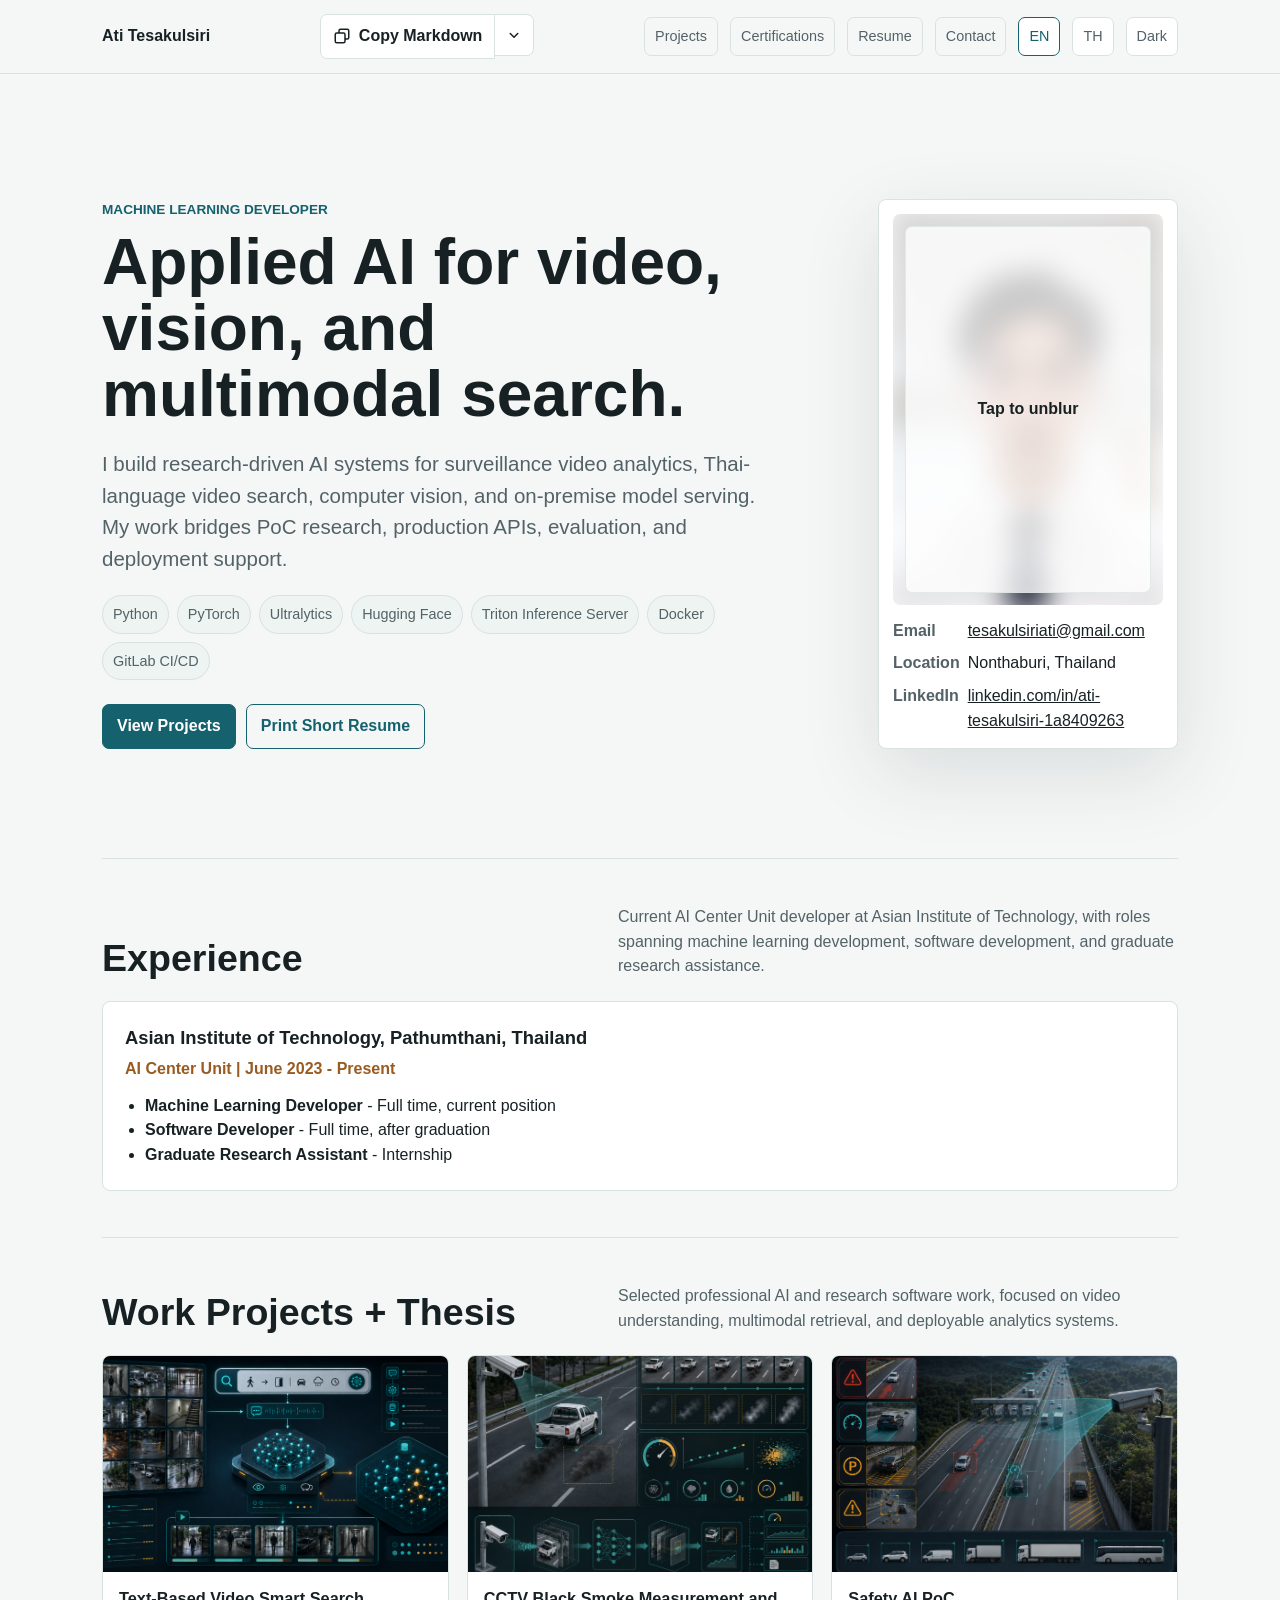
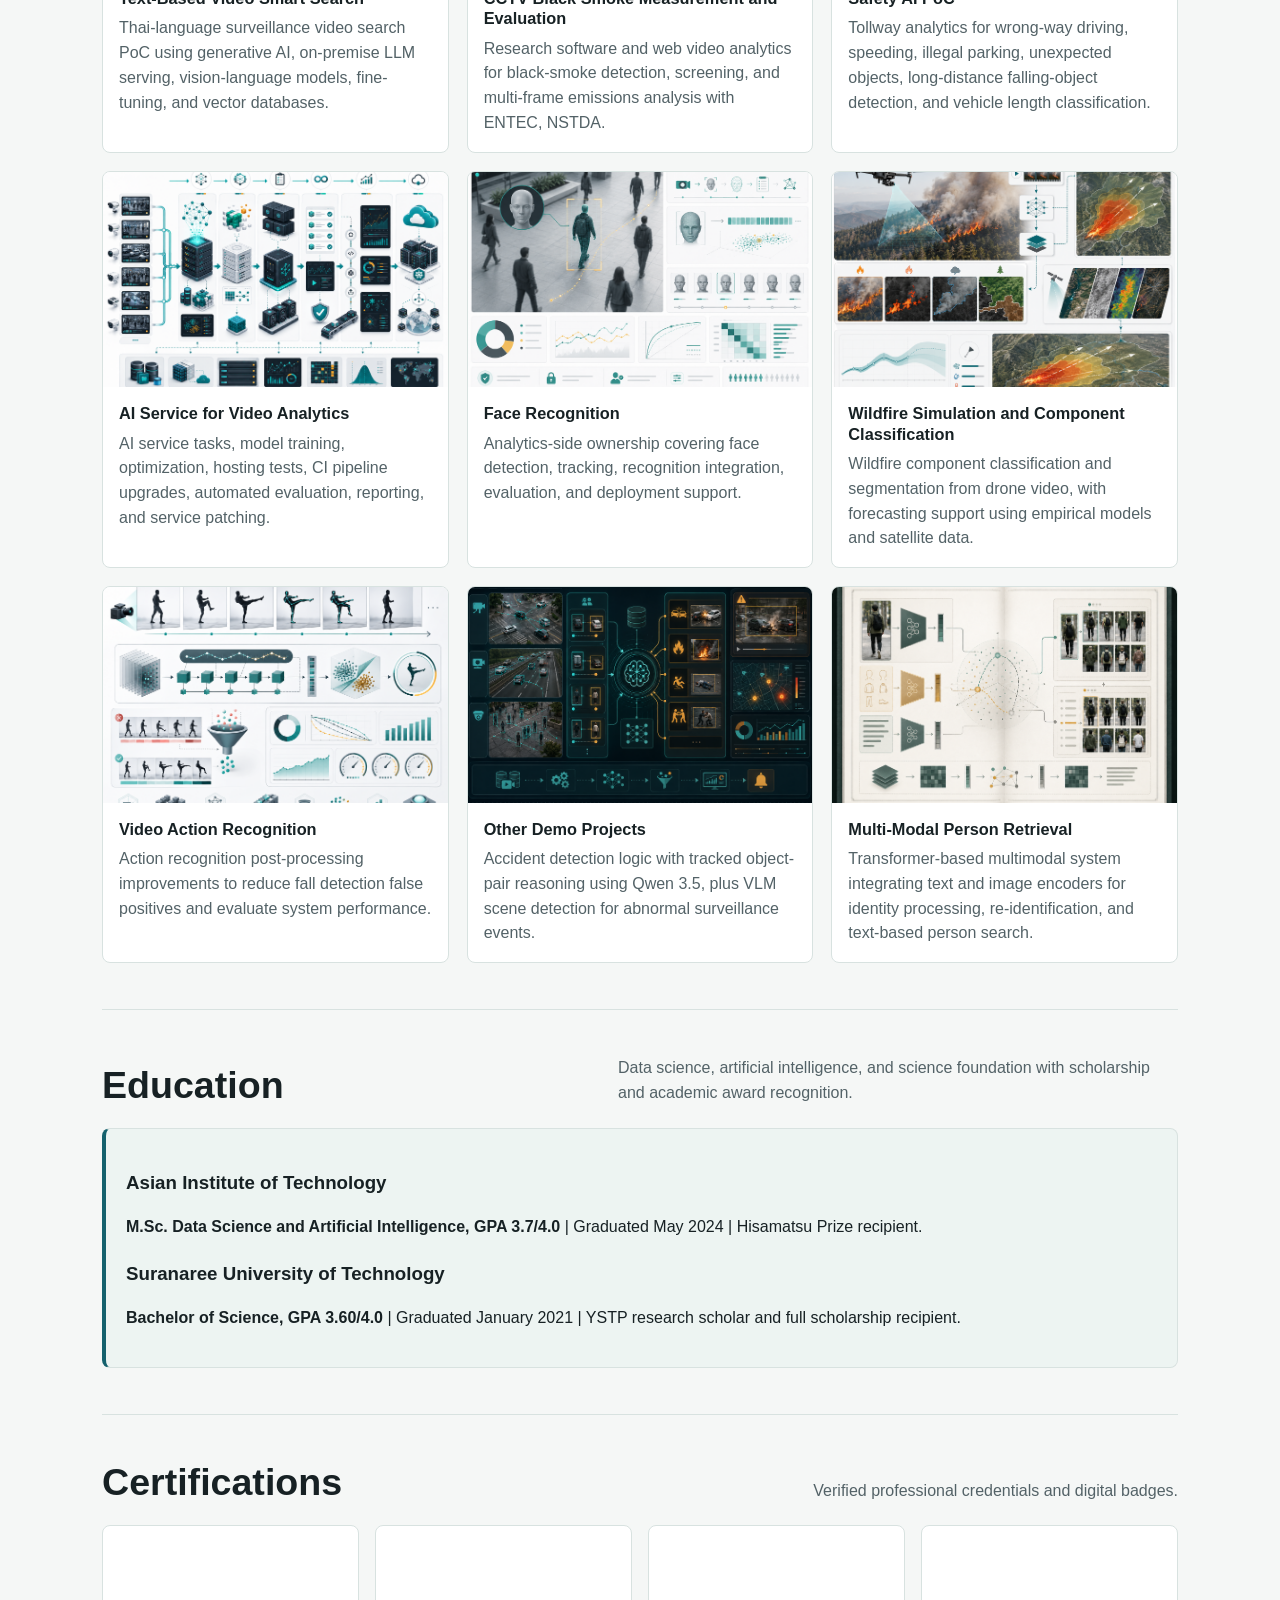
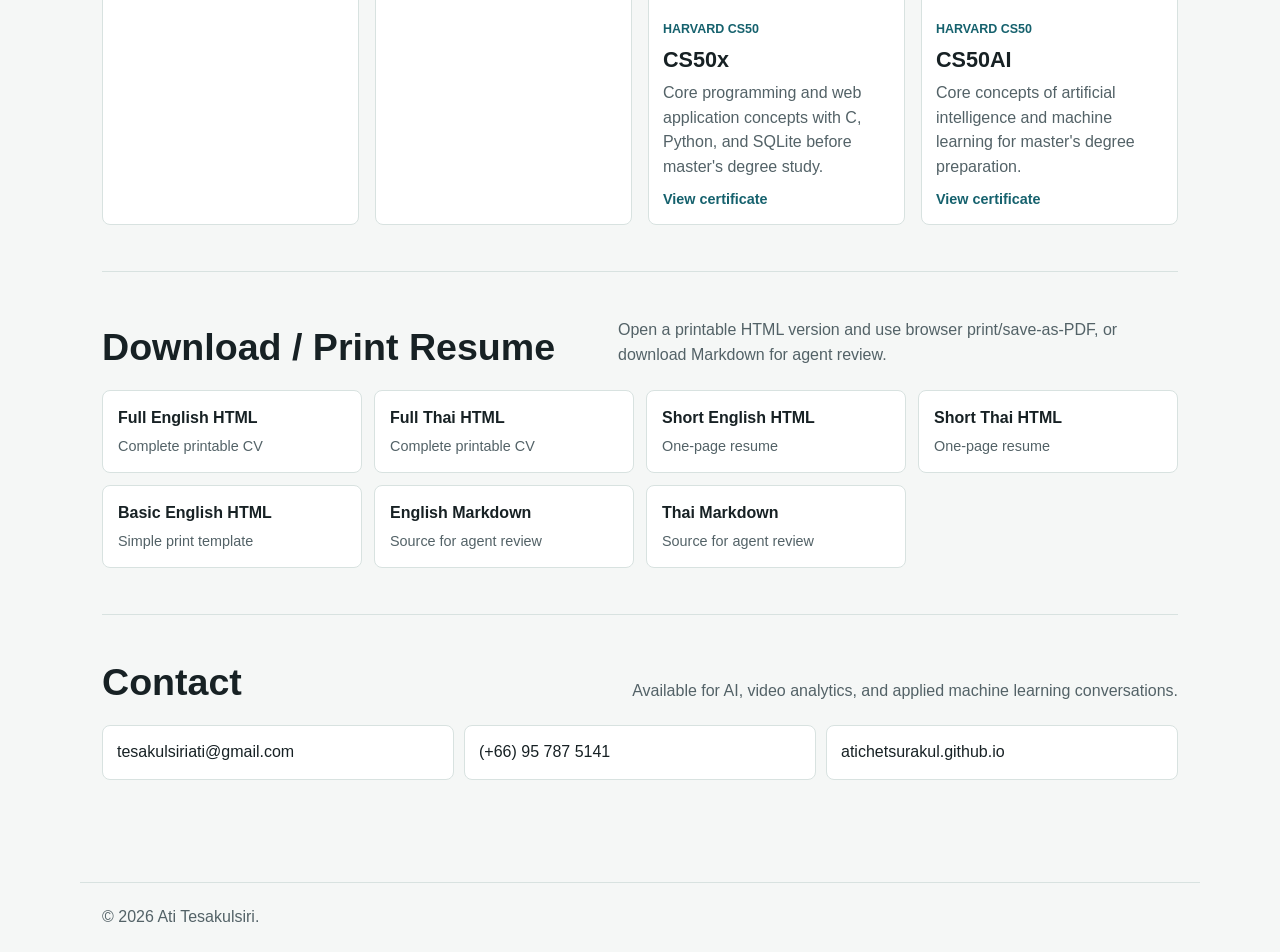
==== commit 6295d315: "update" ====
--- a/index.html
+++ b/index.html
@@ -397,13 +397,13 @@
               <div data-iframe-width="150" data-iframe-height="270" data-share-badge-id="9b8fa800-9750-4112-a1b1-28ba5f8a7105" data-share-badge-host="https://www.credly.com"></div>
             </div>
             <a class="certification-card" href="https://certificates.cs50.io/3754a2b9-0e35-440f-928b-9ff6959c5992.pdf?size=letter" target="_blank" rel="noopener">
-              <span>Harvard CS50</span>
+              <span>CS50</span>
               <h3>CS50x</h3>
               <p>พื้นฐาน programming และ web application ด้วย C, Python และ SQLite ก่อนศึกษาต่อระดับปริญญาโท</p>
               <strong>ดูใบรับรอง</strong>
             </a>
             <a class="certification-card" href="https://certificates.cs50.io/dab00252-47f3-417e-a438-5988f85d8ee1.pdf?size=letter" target="_blank" rel="noopener">
-              <span>Harvard CS50</span>
+              <span>CS50</span>
               <h3>CS50AI</h3>
               <p>พื้นฐาน Artificial Intelligence และ Machine Learning เพื่อเตรียมความพร้อมสำหรับการศึกษาระดับปริญญาโท</p>
               <strong>ดูใบรับรอง</strong>
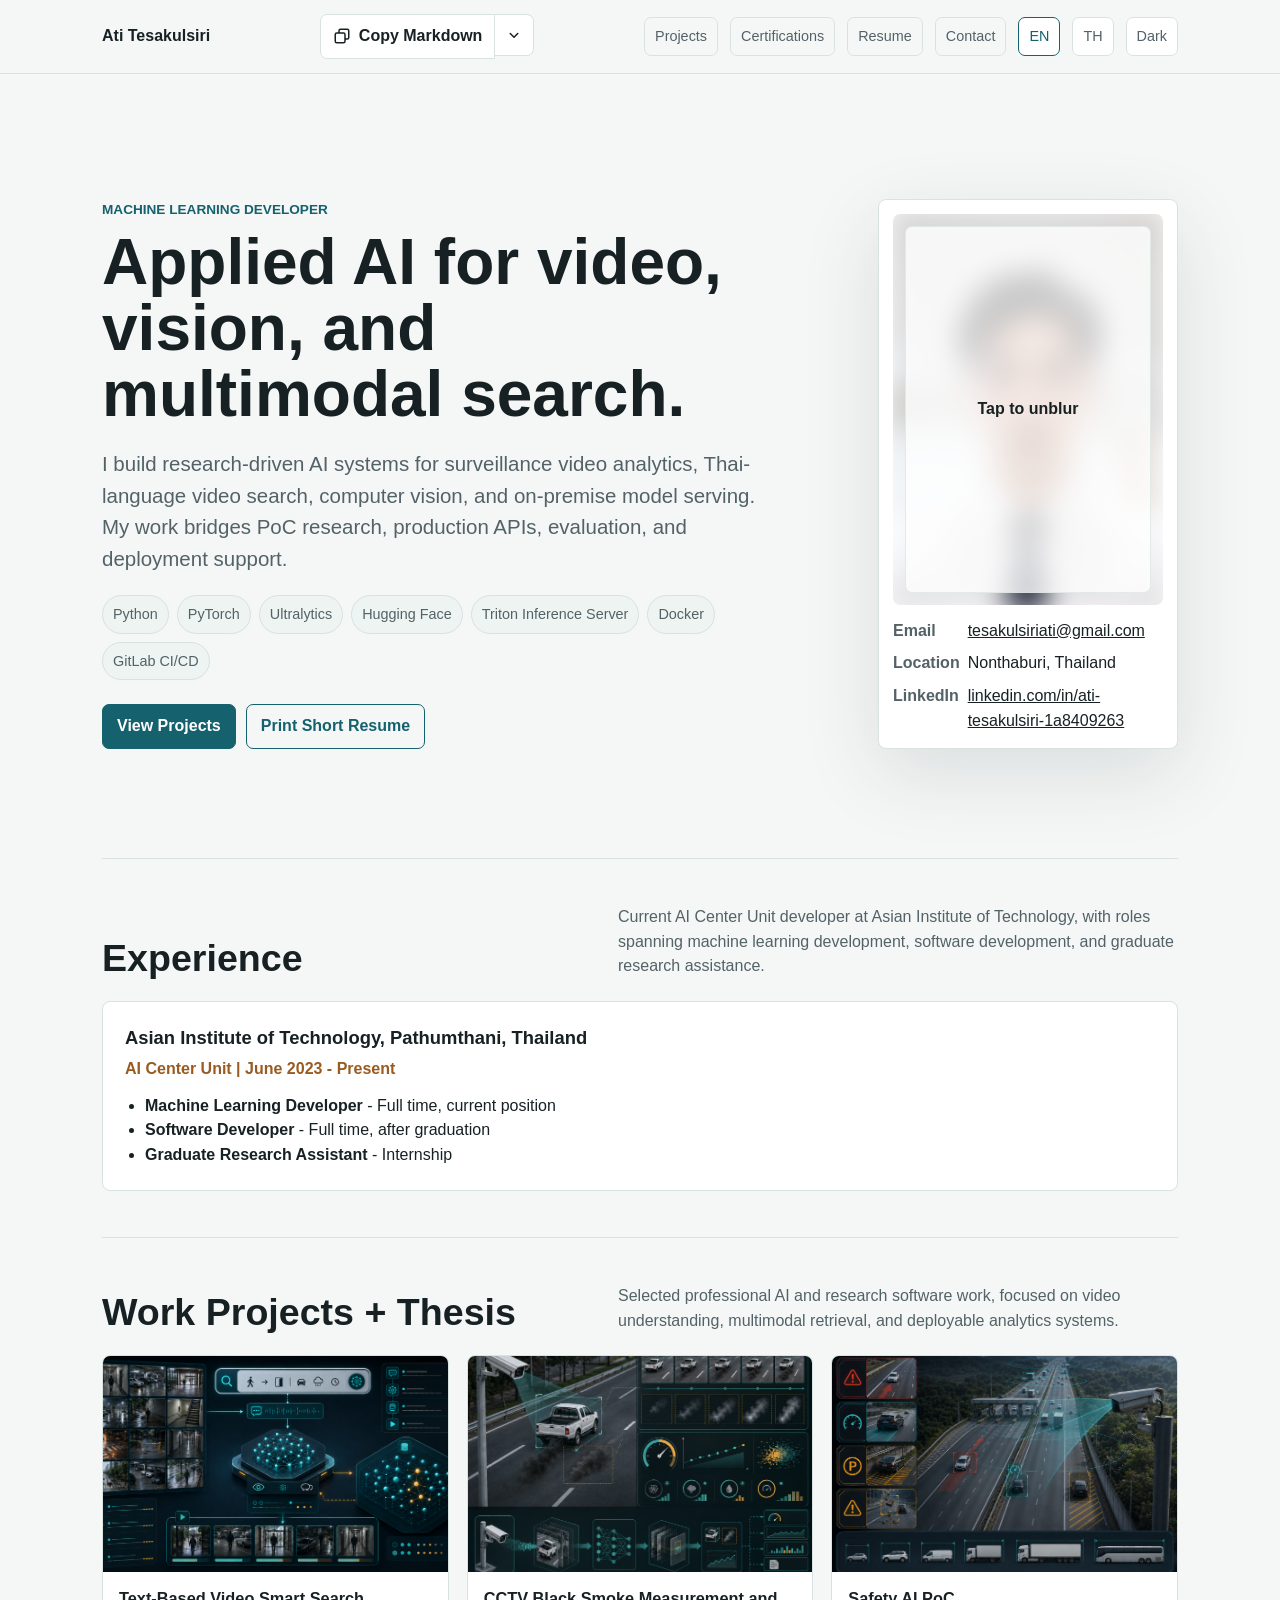
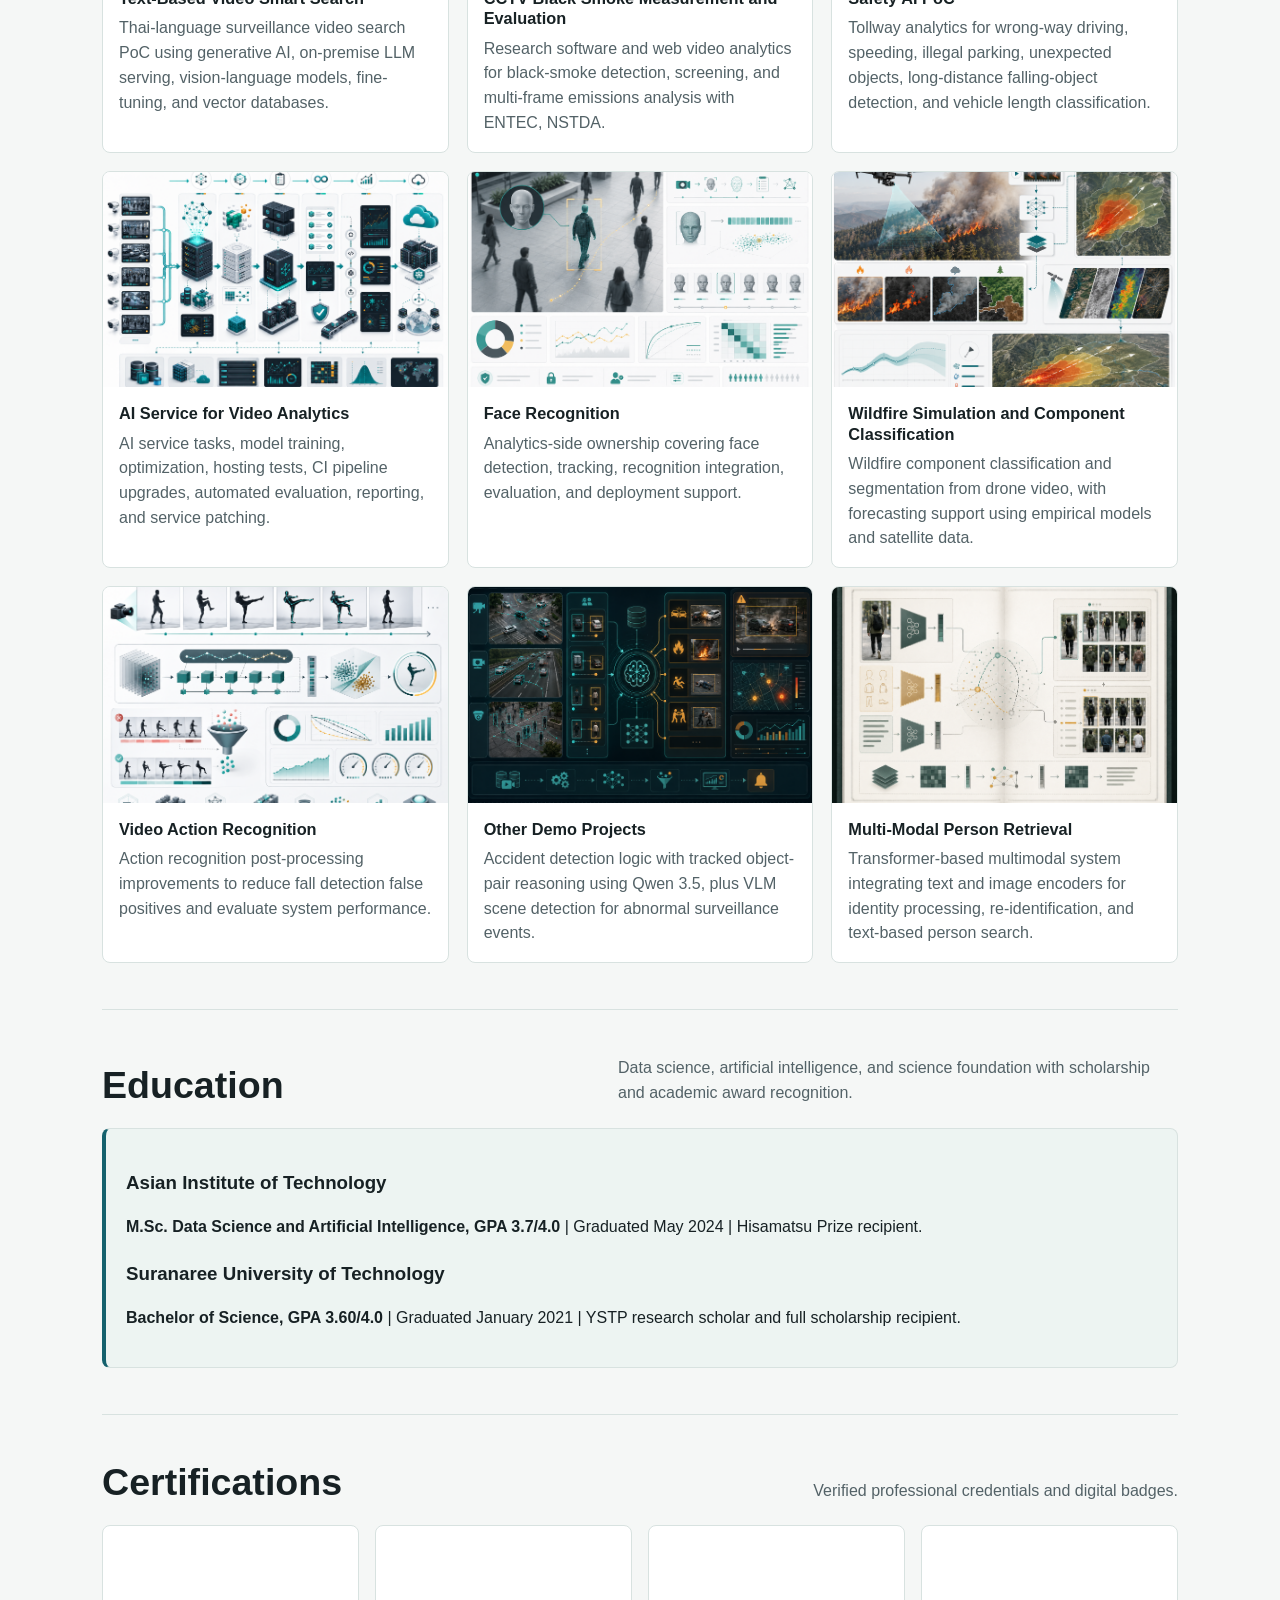
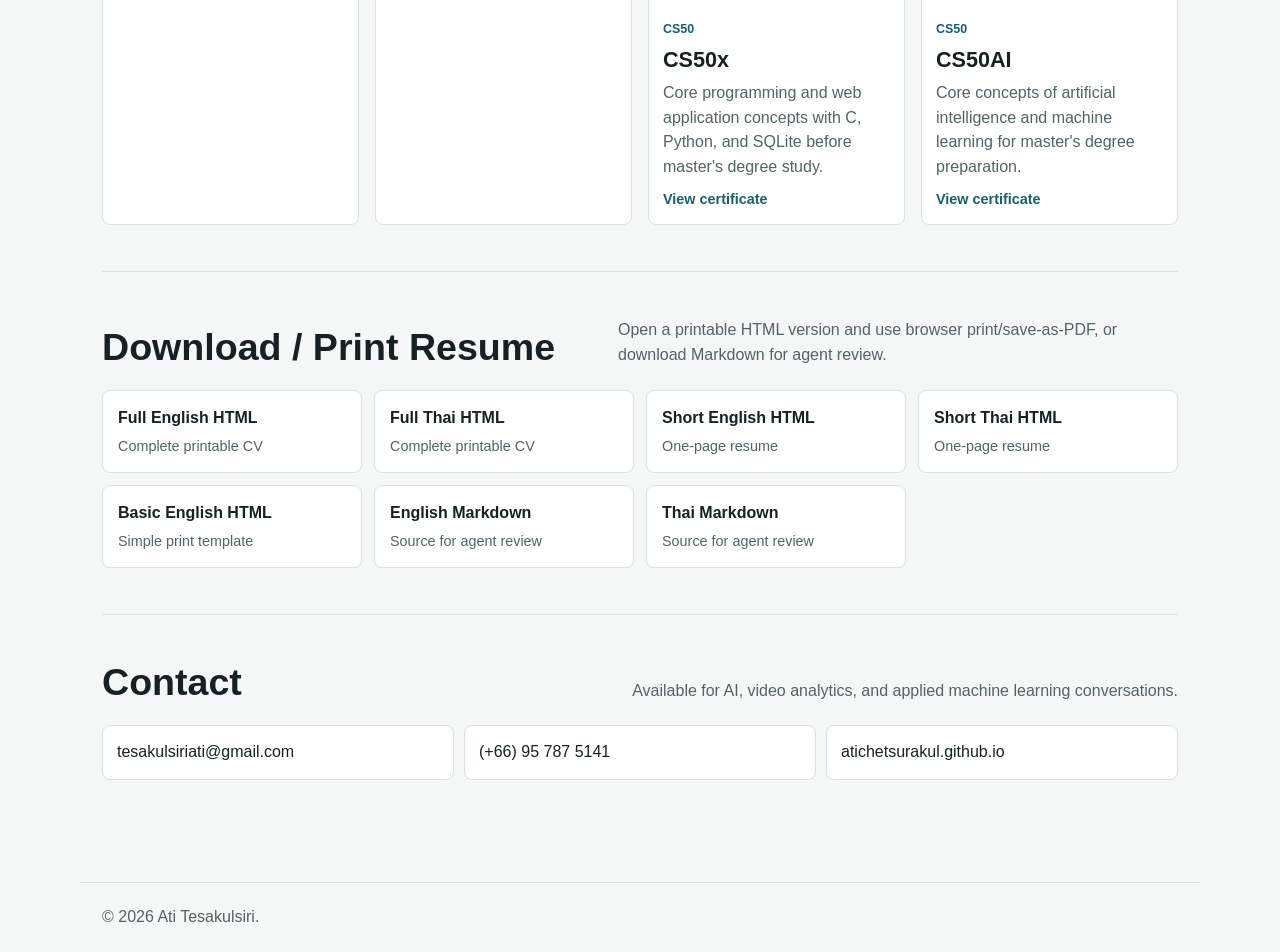
==== commit c6375e73: "update" ====
--- a/index.html
+++ b/index.html
@@ -203,13 +203,13 @@
               <div data-iframe-width="150" data-iframe-height="270" data-share-badge-id="9b8fa800-9750-4112-a1b1-28ba5f8a7105" data-share-badge-host="https://www.credly.com"></div>
             </div>
             <a class="certification-card" href="https://certificates.cs50.io/3754a2b9-0e35-440f-928b-9ff6959c5992.pdf?size=letter" target="_blank" rel="noopener">
-              <span>Harvard CS50</span>
+              <span> CS50</span>
               <h3>CS50x</h3>
               <p>Core programming and web application concepts with C, Python, and SQLite before master's degree study.</p>
               <strong>View certificate</strong>
             </a>
             <a class="certification-card" href="https://certificates.cs50.io/dab00252-47f3-417e-a438-5988f85d8ee1.pdf?size=letter" target="_blank" rel="noopener">
-              <span>Harvard CS50</span>
+              <span> CS50</span>
               <h3>CS50AI</h3>
               <p>Core concepts of artificial intelligence and machine learning for master's degree preparation.</p>
               <strong>View certificate</strong>
